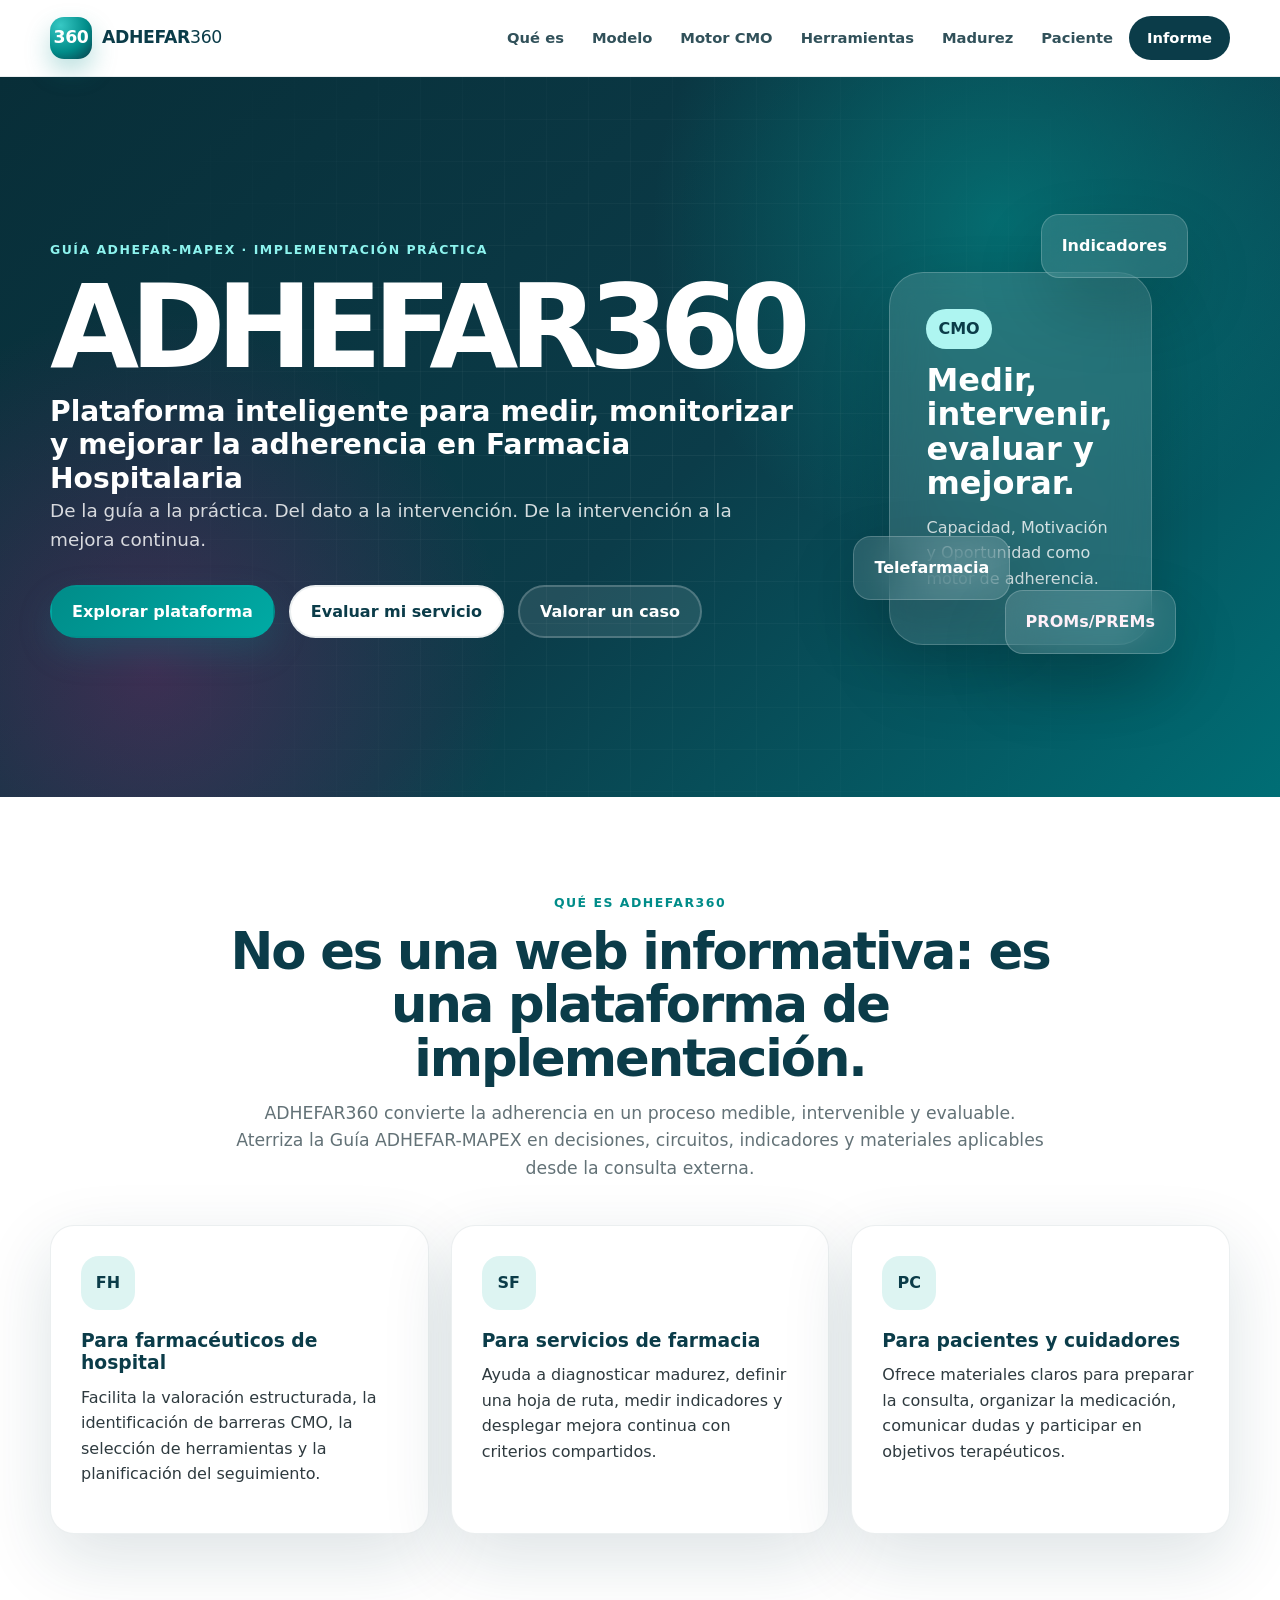
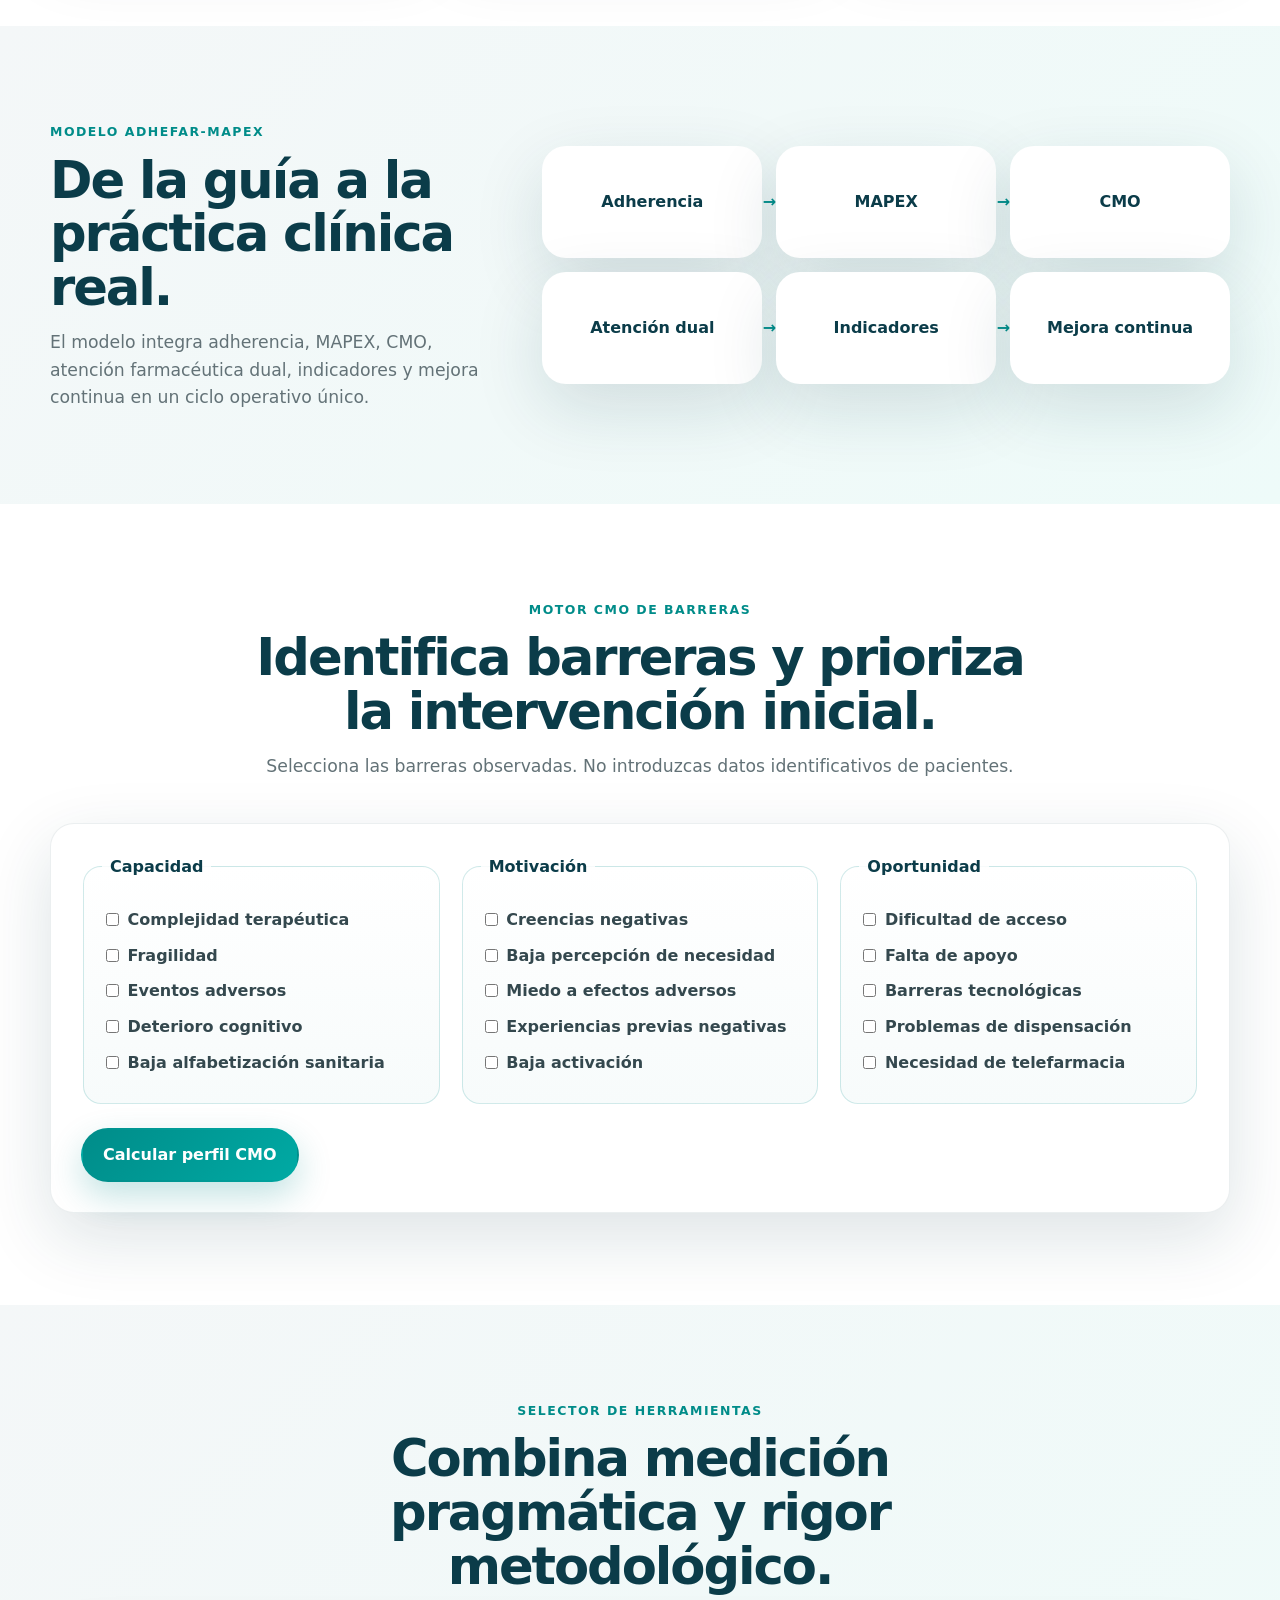
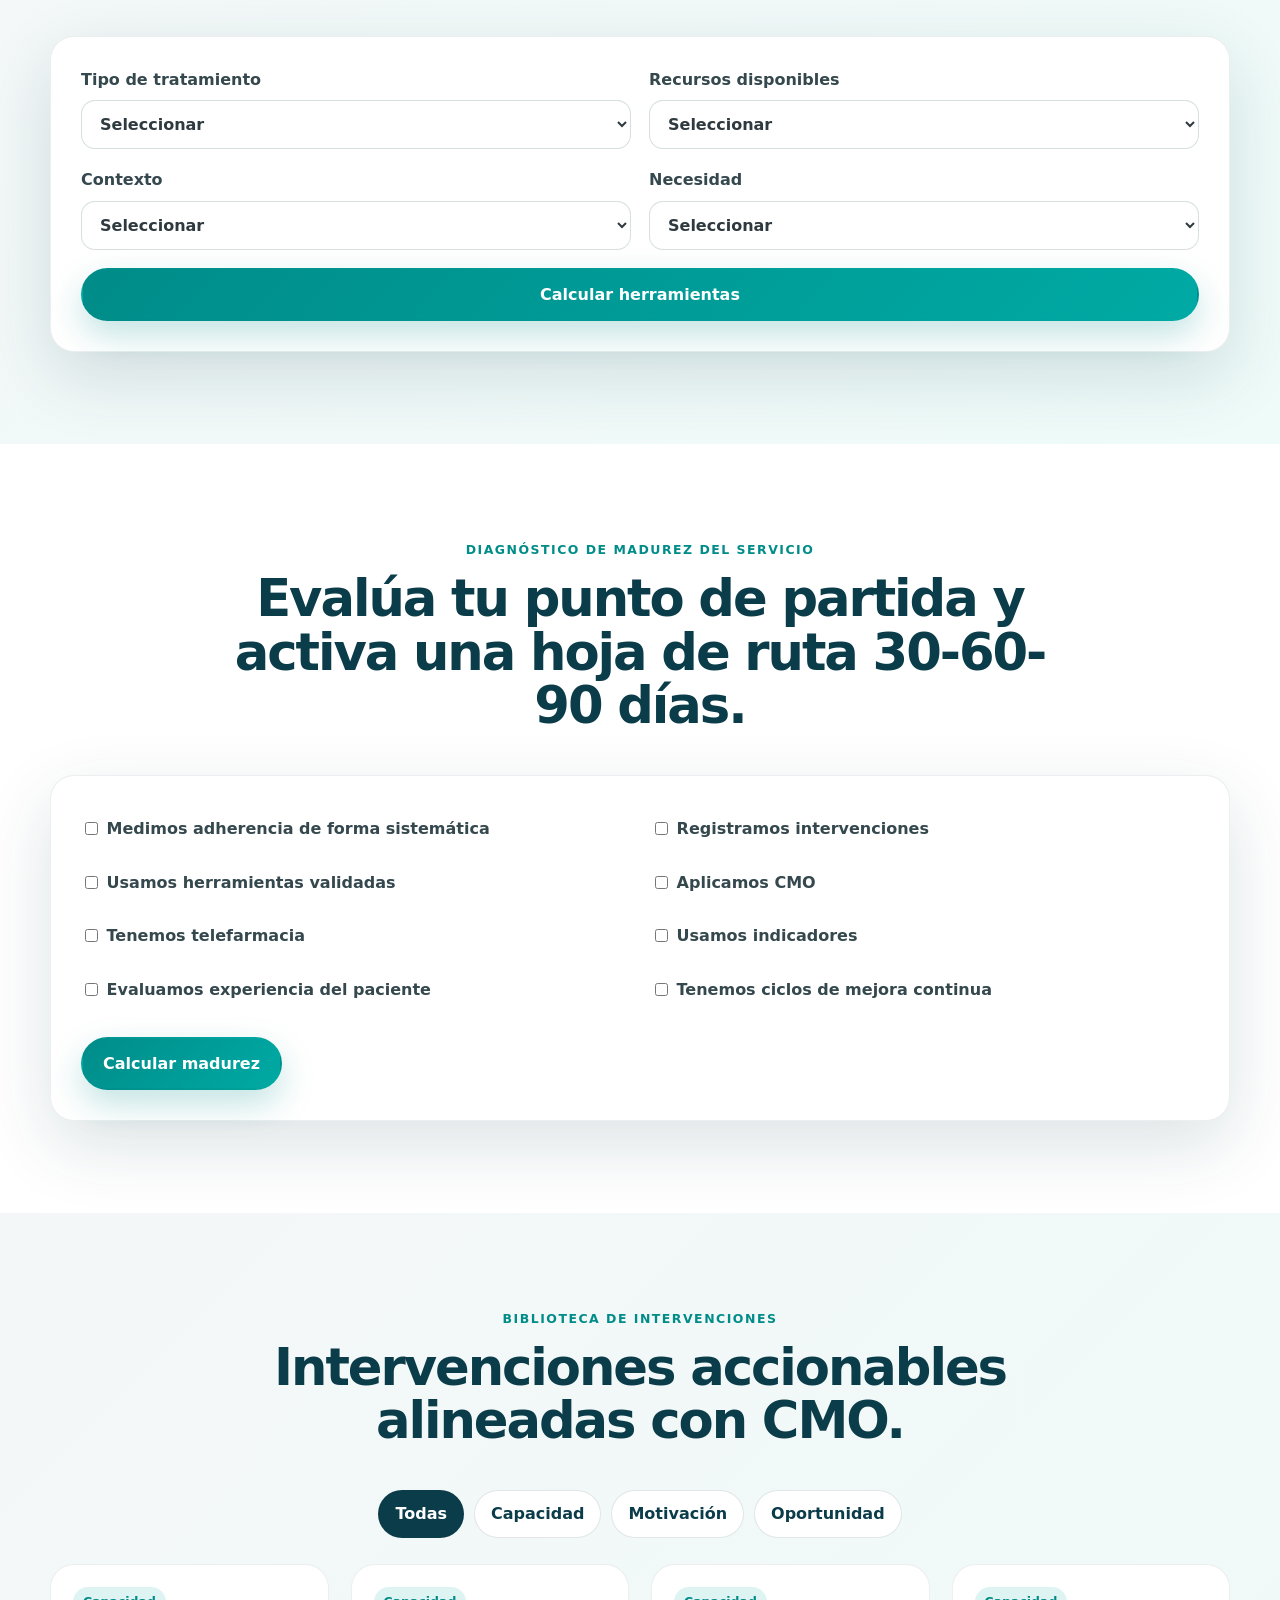
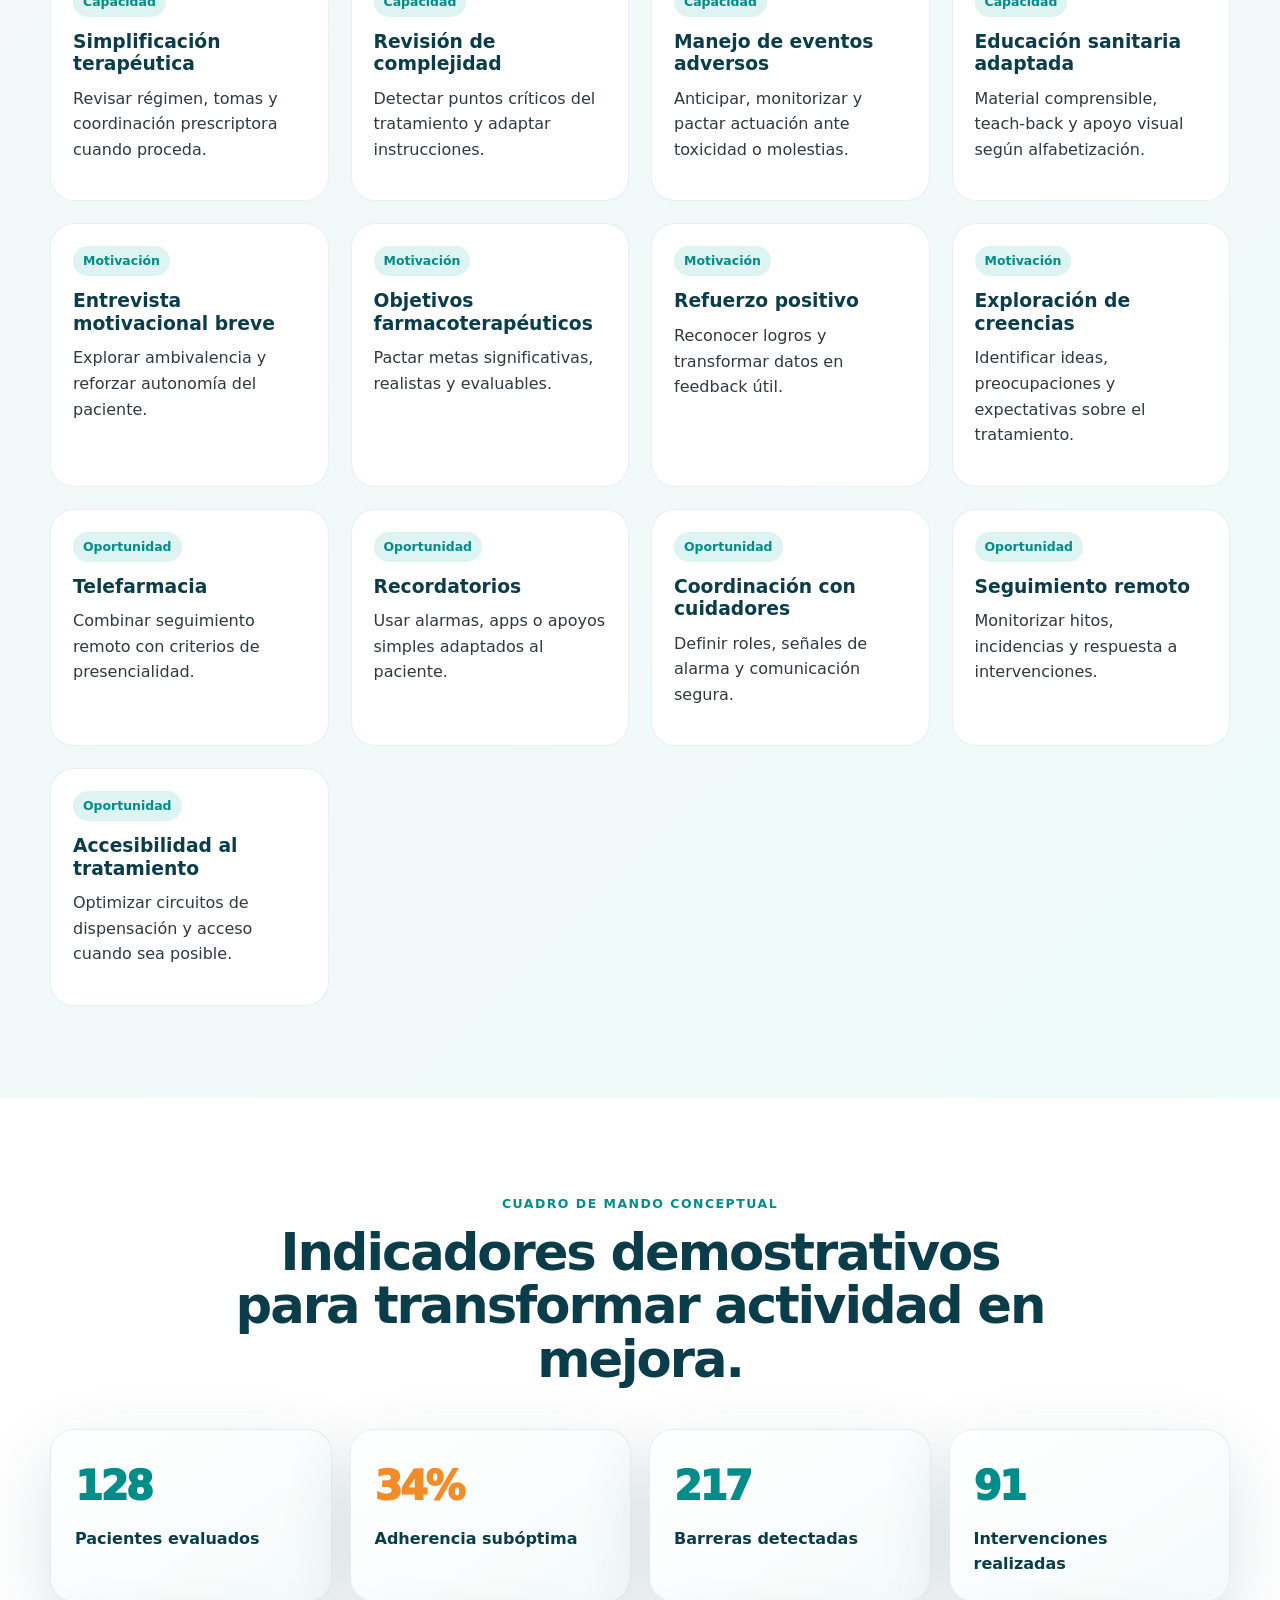
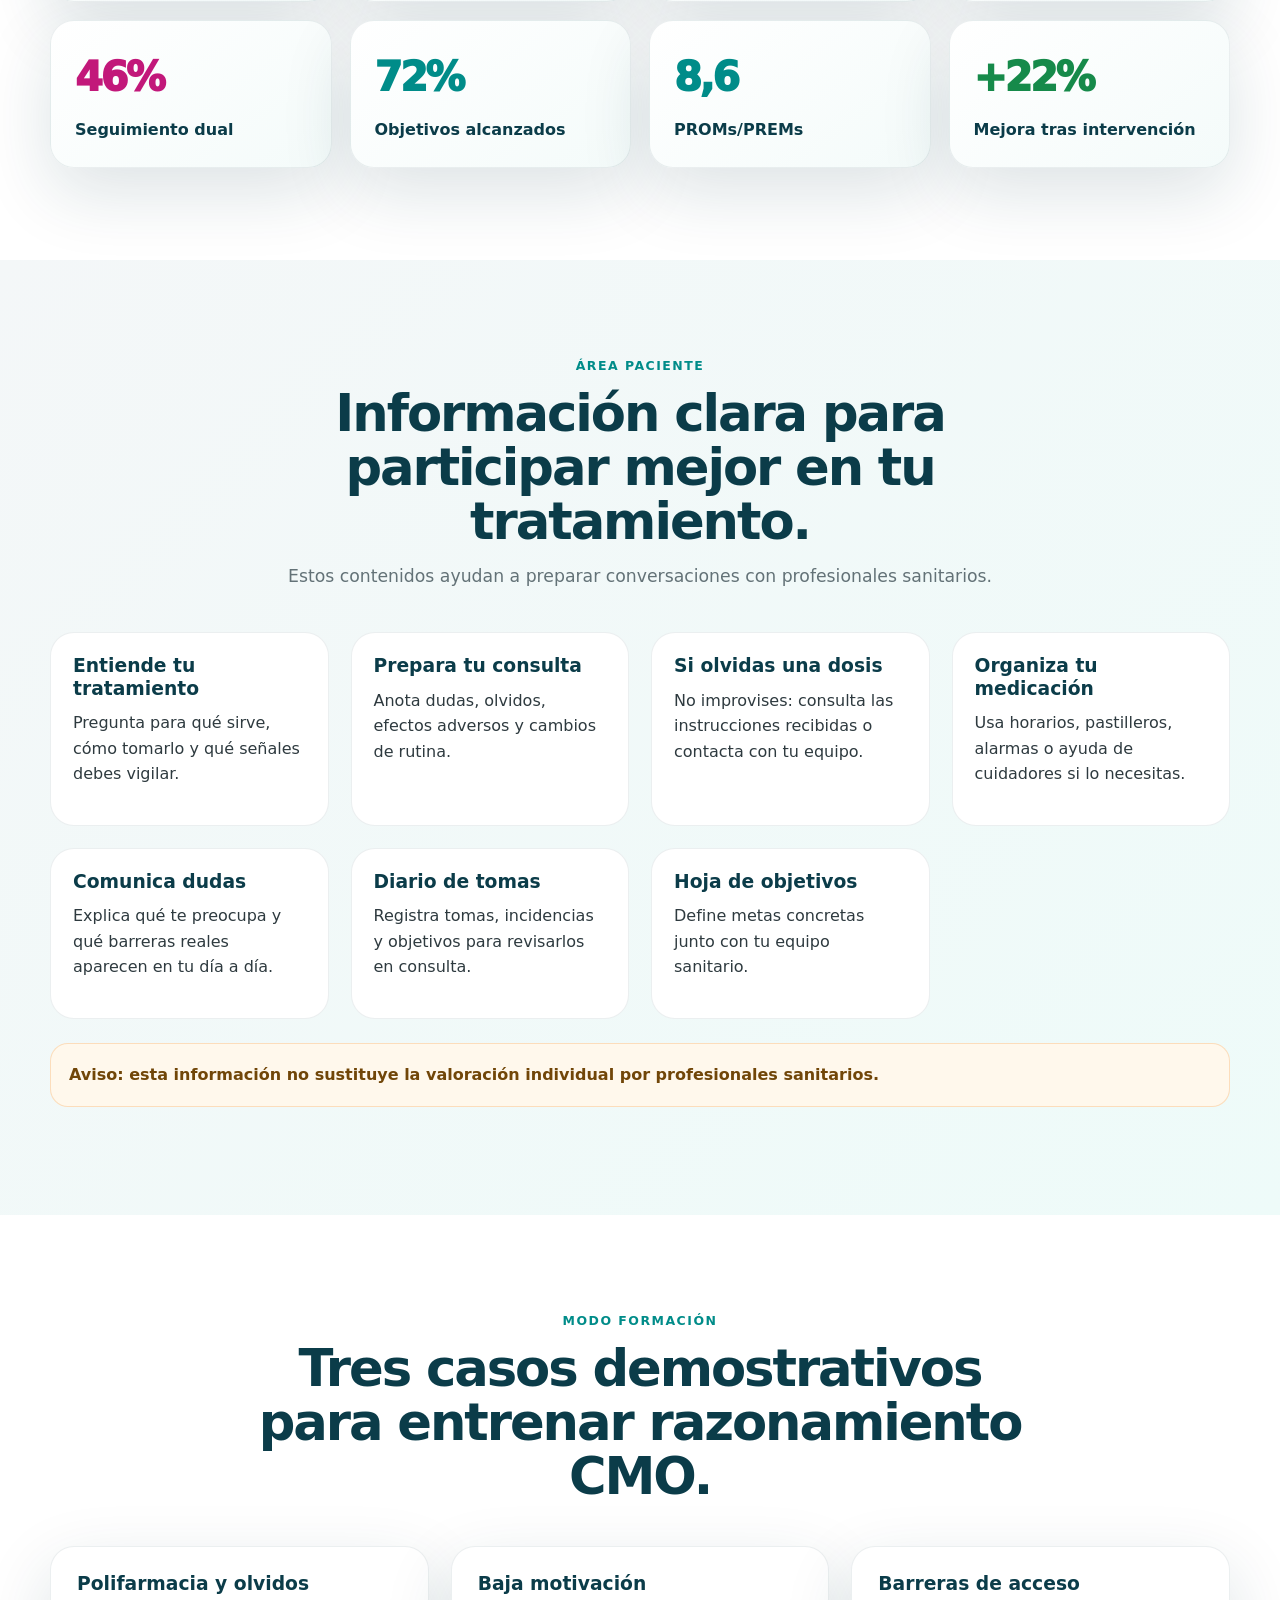
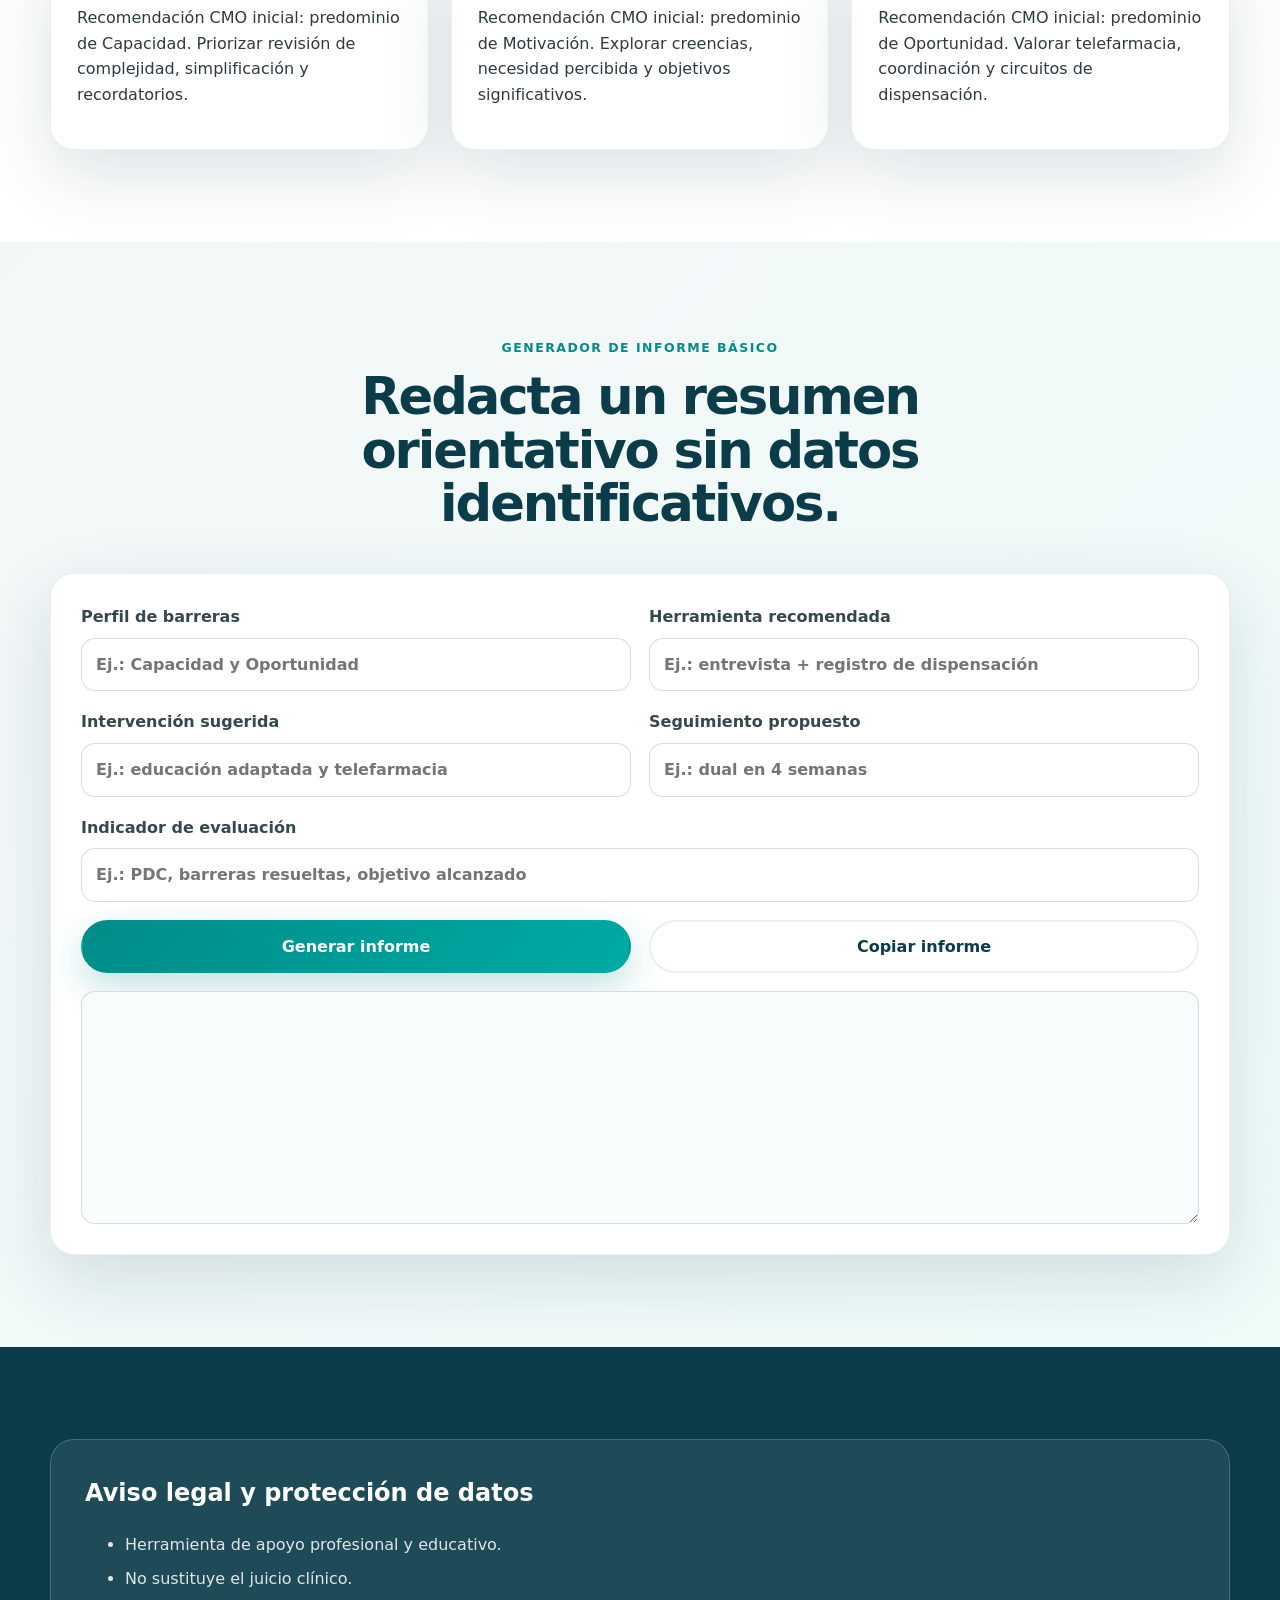
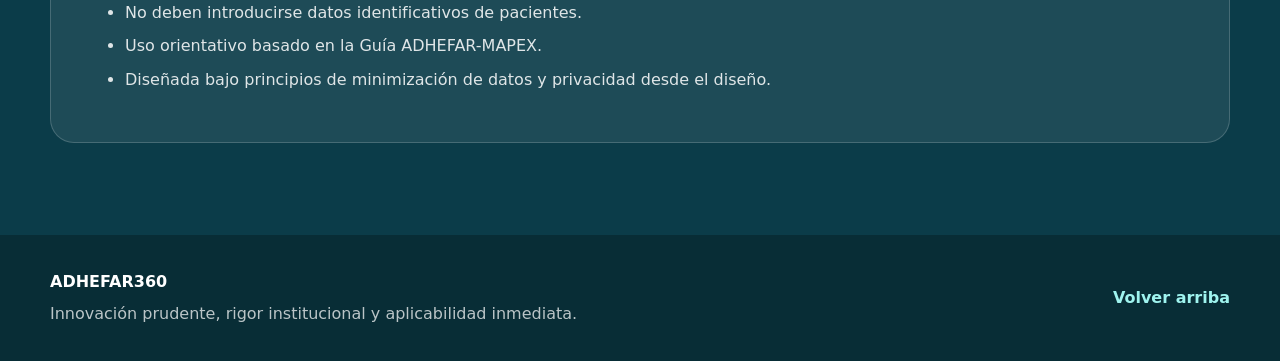
==== index.html @ 3535f15d "Add static ADHEFAR360 GitHub Pages site" ====
<!DOCTYPE html>
<html lang="es">
<head>
  <meta charset="UTF-8">
  <meta name="viewport" content="width=device-width, initial-scale=1.0">
  <meta name="description" content="ADHEFAR360: plataforma inteligente para medir, monitorizar y mejorar la adherencia en consultas externas de Farmacia Hospitalaria.">
  <title>ADHEFAR360 | Adherencia en Farmacia Hospitalaria</title>
  <link rel="stylesheet" href="./styles.css">
</head>
<body>
  <header class="site-header" id="top">
    <nav class="navbar" aria-label="Navegación principal">
      <a class="brand" href="#inicio" aria-label="ADHEFAR360 inicio">
        <span class="brand-mark">360</span>
        <span><strong>ADHEFAR</strong>360</span>
      </a>
      <button class="nav-toggle" type="button" aria-expanded="false" aria-controls="main-menu">
        <span></span><span></span><span></span>
        <span class="sr-only">Abrir menú</span>
      </button>
      <ul class="nav-menu" id="main-menu">
        <li><a href="#que-es">Qué es</a></li>
        <li><a href="#modelo">Modelo</a></li>
        <li><a href="#motor-cmo">Motor CMO</a></li>
        <li><a href="#herramientas">Herramientas</a></li>
        <li><a href="#madurez">Madurez</a></li>
        <li><a href="#paciente">Paciente</a></li>
        <li><a class="nav-cta" href="#informe">Informe</a></li>
      </ul>
    </nav>
  </header>

  <main>
    <section class="hero section" id="inicio">
      <div class="hero-bg"></div>
      <div class="container hero-grid">
        <div class="hero-copy reveal">
          <span class="eyebrow">Guía ADHEFAR-MAPEX · Implementación práctica</span>
          <h1>ADHEFAR360</h1>
          <p class="hero-subtitle">Plataforma inteligente para medir, monitorizar y mejorar la adherencia en Farmacia Hospitalaria</p>
          <p class="hero-text">De la guía a la práctica. Del dato a la intervención. De la intervención a la mejora continua.</p>
          <div class="hero-actions">
            <a class="btn btn-primary" href="#que-es">Explorar plataforma</a>
            <a class="btn btn-secondary" href="#madurez">Evaluar mi servicio</a>
            <a class="btn btn-ghost" href="#motor-cmo">Valorar un caso</a>
          </div>
        </div>
        <div class="hero-panel reveal" aria-label="Resumen visual ADHEFAR360">
          <div class="orbital-card main-card">
            <span class="badge">CMO</span>
            <h2>Medir, intervenir, evaluar y mejorar.</h2>
            <p>Capacidad, Motivación y Oportunidad como motor de adherencia.</p>
          </div>
          <div class="mini-card card-a">Indicadores</div>
          <div class="mini-card card-b">Telefarmacia</div>
          <div class="mini-card card-c">PROMs/PREMs</div>
        </div>
      </div>
    </section>

    <section class="section" id="que-es">
      <div class="container">
        <div class="section-heading reveal">
          <span class="eyebrow">Qué es ADHEFAR360</span>
          <h2>No es una web informativa: es una plataforma de implementación.</h2>
          <p>ADHEFAR360 convierte la adherencia en un proceso medible, intervenible y evaluable. Aterriza la Guía ADHEFAR-MAPEX en decisiones, circuitos, indicadores y materiales aplicables desde la consulta externa.</p>
        </div>
        <div class="card-grid three">
          <article class="feature-card reveal">
            <span class="icon">FH</span>
            <h3>Para farmacéuticos de hospital</h3>
            <p>Facilita la valoración estructurada, la identificación de barreras CMO, la selección de herramientas y la planificación del seguimiento.</p>
          </article>
          <article class="feature-card reveal">
            <span class="icon">SF</span>
            <h3>Para servicios de farmacia</h3>
            <p>Ayuda a diagnosticar madurez, definir una hoja de ruta, medir indicadores y desplegar mejora continua con criterios compartidos.</p>
          </article>
          <article class="feature-card reveal">
            <span class="icon">PC</span>
            <h3>Para pacientes y cuidadores</h3>
            <p>Ofrece materiales claros para preparar la consulta, organizar la medicación, comunicar dudas y participar en objetivos terapéuticos.</p>
          </article>
        </div>
      </div>
    </section>

    <section class="section alt" id="modelo">
      <div class="container">
        <div class="split">
          <div class="section-heading compact reveal">
            <span class="eyebrow">Modelo ADHEFAR-MAPEX</span>
            <h2>De la guía a la práctica clínica real.</h2>
            <p>El modelo integra adherencia, MAPEX, CMO, atención farmacéutica dual, indicadores y mejora continua en un ciclo operativo único.</p>
          </div>
          <div class="model-cycle reveal" aria-label="Ciclo ADHEFAR-MAPEX">
            <div>Adherencia</div><div>MAPEX</div><div>CMO</div><div>Atención dual</div><div>Indicadores</div><div>Mejora continua</div>
          </div>
        </div>
      </div>
    </section>

    <section class="section" id="motor-cmo">
      <div class="container">
        <div class="section-heading reveal">
          <span class="eyebrow">Motor CMO de barreras</span>
          <h2>Identifica barreras y prioriza la intervención inicial.</h2>
          <p>Selecciona las barreras observadas. No introduzcas datos identificativos de pacientes.</p>
        </div>
        <form class="interactive-card reveal" id="cmo-form">
          <div class="barrier-grid">
            <fieldset>
              <legend>Capacidad</legend>
              <label><input type="checkbox" name="capacidad" value="Complejidad terapéutica"> Complejidad terapéutica</label>
              <label><input type="checkbox" name="capacidad" value="Fragilidad"> Fragilidad</label>
              <label><input type="checkbox" name="capacidad" value="Eventos adversos"> Eventos adversos</label>
              <label><input type="checkbox" name="capacidad" value="Deterioro cognitivo"> Deterioro cognitivo</label>
              <label><input type="checkbox" name="capacidad" value="Baja alfabetización sanitaria"> Baja alfabetización sanitaria</label>
            </fieldset>
            <fieldset>
              <legend>Motivación</legend>
              <label><input type="checkbox" name="motivacion" value="Creencias negativas"> Creencias negativas</label>
              <label><input type="checkbox" name="motivacion" value="Baja percepción de necesidad"> Baja percepción de necesidad</label>
              <label><input type="checkbox" name="motivacion" value="Miedo a efectos adversos"> Miedo a efectos adversos</label>
              <label><input type="checkbox" name="motivacion" value="Experiencias previas negativas"> Experiencias previas negativas</label>
              <label><input type="checkbox" name="motivacion" value="Baja activación"> Baja activación</label>
            </fieldset>
            <fieldset>
              <legend>Oportunidad</legend>
              <label><input type="checkbox" name="oportunidad" value="Dificultad de acceso"> Dificultad de acceso</label>
              <label><input type="checkbox" name="oportunidad" value="Falta de apoyo"> Falta de apoyo</label>
              <label><input type="checkbox" name="oportunidad" value="Barreras tecnológicas"> Barreras tecnológicas</label>
              <label><input type="checkbox" name="oportunidad" value="Problemas de dispensación"> Problemas de dispensación</label>
              <label><input type="checkbox" name="oportunidad" value="Necesidad de telefarmacia"> Necesidad de telefarmacia</label>
            </fieldset>
          </div>
          <button class="btn btn-primary" type="submit">Calcular perfil CMO</button>
          <div class="result-box" id="cmo-result" aria-live="polite"></div>
        </form>
      </div>
    </section>

    <section class="section alt" id="herramientas">
      <div class="container">
        <div class="section-heading reveal">
          <span class="eyebrow">Selector de herramientas</span>
          <h2>Combina medición pragmática y rigor metodológico.</h2>
        </div>
        <form class="interactive-card form-grid reveal" id="tools-form">
          <label>Tipo de tratamiento
            <select name="tratamiento" required>
              <option value="">Seleccionar</option><option value="oral">Oral</option><option value="inyectable">Inyectable</option><option value="mixto">Mixto</option>
            </select>
          </label>
          <label>Recursos disponibles
            <select name="recursos" required>
              <option value="">Seleccionar</option><option value="basicos">Básicos</option><option value="intermedios">Intermedios</option><option value="avanzados">Avanzados</option>
            </select>
          </label>
          <label>Contexto
            <select name="contexto" required>
              <option value="">Seleccionar</option><option value="presencial">Presencial</option><option value="telematico">Telemático</option><option value="dual">Dual</option>
            </select>
          </label>
          <label>Necesidad
            <select name="necesidad" required>
              <option value="">Seleccionar</option><option value="cribado">Cribado</option><option value="seguimiento">Seguimiento</option><option value="evaluacion">Evaluación de intervención</option>
            </select>
          </label>
          <button class="btn btn-primary span-all" type="submit">Calcular herramientas</button>
          <div class="result-box span-all" id="tools-result" aria-live="polite"></div>
        </form>
      </div>
    </section>

    <section class="section" id="madurez">
      <div class="container">
        <div class="section-heading reveal">
          <span class="eyebrow">Diagnóstico de madurez del servicio</span>
          <h2>Evalúa tu punto de partida y activa una hoja de ruta 30-60-90 días.</h2>
        </div>
        <form class="interactive-card reveal" id="maturity-form">
          <div class="check-grid">
            <label><input type="checkbox" value="1"> Medimos adherencia de forma sistemática</label>
            <label><input type="checkbox" value="1"> Registramos intervenciones</label>
            <label><input type="checkbox" value="1"> Usamos herramientas validadas</label>
            <label><input type="checkbox" value="1"> Aplicamos CMO</label>
            <label><input type="checkbox" value="1"> Tenemos telefarmacia</label>
            <label><input type="checkbox" value="1"> Usamos indicadores</label>
            <label><input type="checkbox" value="1"> Evaluamos experiencia del paciente</label>
            <label><input type="checkbox" value="1"> Tenemos ciclos de mejora continua</label>
          </div>
          <button class="btn btn-primary" type="submit">Calcular madurez</button>
          <div class="result-box" id="maturity-result" aria-live="polite"></div>
        </form>
      </div>
    </section>

    <section class="section alt" id="intervenciones">
      <div class="container">
        <div class="section-heading reveal">
          <span class="eyebrow">Biblioteca de intervenciones</span>
          <h2>Intervenciones accionables alineadas con CMO.</h2>
        </div>
        <div class="filter-bar reveal" role="group" aria-label="Filtros de intervención">
          <button class="filter-btn active" type="button" data-filter="all">Todas</button>
          <button class="filter-btn" type="button" data-filter="capacidad">Capacidad</button>
          <button class="filter-btn" type="button" data-filter="motivacion">Motivación</button>
          <button class="filter-btn" type="button" data-filter="oportunidad">Oportunidad</button>
        </div>
        <div class="card-grid interventions" id="intervention-grid">
          <article class="intervention-card" data-category="capacidad"><span>Capacidad</span><h3>Simplificación terapéutica</h3><p>Revisar régimen, tomas y coordinación prescriptora cuando proceda.</p></article>
          <article class="intervention-card" data-category="capacidad"><span>Capacidad</span><h3>Revisión de complejidad</h3><p>Detectar puntos críticos del tratamiento y adaptar instrucciones.</p></article>
          <article class="intervention-card" data-category="capacidad"><span>Capacidad</span><h3>Manejo de eventos adversos</h3><p>Anticipar, monitorizar y pactar actuación ante toxicidad o molestias.</p></article>
          <article class="intervention-card" data-category="capacidad"><span>Capacidad</span><h3>Educación sanitaria adaptada</h3><p>Material comprensible, teach-back y apoyo visual según alfabetización.</p></article>
          <article class="intervention-card" data-category="motivacion"><span>Motivación</span><h3>Entrevista motivacional breve</h3><p>Explorar ambivalencia y reforzar autonomía del paciente.</p></article>
          <article class="intervention-card" data-category="motivacion"><span>Motivación</span><h3>Objetivos farmacoterapéuticos</h3><p>Pactar metas significativas, realistas y evaluables.</p></article>
          <article class="intervention-card" data-category="motivacion"><span>Motivación</span><h3>Refuerzo positivo</h3><p>Reconocer logros y transformar datos en feedback útil.</p></article>
          <article class="intervention-card" data-category="motivacion"><span>Motivación</span><h3>Exploración de creencias</h3><p>Identificar ideas, preocupaciones y expectativas sobre el tratamiento.</p></article>
          <article class="intervention-card" data-category="oportunidad"><span>Oportunidad</span><h3>Telefarmacia</h3><p>Combinar seguimiento remoto con criterios de presencialidad.</p></article>
          <article class="intervention-card" data-category="oportunidad"><span>Oportunidad</span><h3>Recordatorios</h3><p>Usar alarmas, apps o apoyos simples adaptados al paciente.</p></article>
          <article class="intervention-card" data-category="oportunidad"><span>Oportunidad</span><h3>Coordinación con cuidadores</h3><p>Definir roles, señales de alarma y comunicación segura.</p></article>
          <article class="intervention-card" data-category="oportunidad"><span>Oportunidad</span><h3>Seguimiento remoto</h3><p>Monitorizar hitos, incidencias y respuesta a intervenciones.</p></article>
          <article class="intervention-card" data-category="oportunidad"><span>Oportunidad</span><h3>Accesibilidad al tratamiento</h3><p>Optimizar circuitos de dispensación y acceso cuando sea posible.</p></article>
        </div>
      </div>
    </section>

    <section class="section" id="dashboard">
      <div class="container">
        <div class="section-heading reveal">
          <span class="eyebrow">Cuadro de mando conceptual</span>
          <h2>Indicadores demostrativos para transformar actividad en mejora.</h2>
        </div>
        <div class="dashboard-grid reveal">
          <div class="metric-card"><span>128</span><p>Pacientes evaluados</p></div>
          <div class="metric-card warning"><span>34%</span><p>Adherencia subóptima</p></div>
          <div class="metric-card"><span>217</span><p>Barreras detectadas</p></div>
          <div class="metric-card"><span>91</span><p>Intervenciones realizadas</p></div>
          <div class="metric-card accent"><span>46%</span><p>Seguimiento dual</p></div>
          <div class="metric-card"><span>72%</span><p>Objetivos alcanzados</p></div>
          <div class="metric-card"><span>8,6</span><p>PROMs/PREMs</p></div>
          <div class="metric-card success"><span>+22%</span><p>Mejora tras intervención</p></div>
        </div>
      </div>
    </section>

    <section class="section alt" id="paciente">
      <div class="container">
        <div class="section-heading reveal">
          <span class="eyebrow">Área paciente</span>
          <h2>Información clara para participar mejor en tu tratamiento.</h2>
          <p>Estos contenidos ayudan a preparar conversaciones con profesionales sanitarios.</p>
        </div>
        <div class="card-grid patient-grid reveal">
          <article><h3>Entiende tu tratamiento</h3><p>Pregunta para qué sirve, cómo tomarlo y qué señales debes vigilar.</p></article>
          <article><h3>Prepara tu consulta</h3><p>Anota dudas, olvidos, efectos adversos y cambios de rutina.</p></article>
          <article><h3>Si olvidas una dosis</h3><p>No improvises: consulta las instrucciones recibidas o contacta con tu equipo.</p></article>
          <article><h3>Organiza tu medicación</h3><p>Usa horarios, pastilleros, alarmas o ayuda de cuidadores si lo necesitas.</p></article>
          <article><h3>Comunica dudas</h3><p>Explica qué te preocupa y qué barreras reales aparecen en tu día a día.</p></article>
          <article><h3>Diario de tomas</h3><p>Registra tomas, incidencias y objetivos para revisarlos en consulta.</p></article>
          <article><h3>Hoja de objetivos</h3><p>Define metas concretas junto con tu equipo sanitario.</p></article>
        </div>
        <p class="notice reveal">Aviso: esta información no sustituye la valoración individual por profesionales sanitarios.</p>
      </div>
    </section>

    <section class="section" id="formacion">
      <div class="container">
        <div class="section-heading reveal">
          <span class="eyebrow">Modo formación</span>
          <h2>Tres casos demostrativos para entrenar razonamiento CMO.</h2>
        </div>
        <div class="card-grid three reveal">
          <article class="case-card"><h3>Polifarmacia y olvidos</h3><p>Recomendación CMO inicial: predominio de Capacidad. Priorizar revisión de complejidad, simplificación y recordatorios.</p></article>
          <article class="case-card"><h3>Baja motivación</h3><p>Recomendación CMO inicial: predominio de Motivación. Explorar creencias, necesidad percibida y objetivos significativos.</p></article>
          <article class="case-card"><h3>Barreras de acceso</h3><p>Recomendación CMO inicial: predominio de Oportunidad. Valorar telefarmacia, coordinación y circuitos de dispensación.</p></article>
        </div>
      </div>
    </section>

    <section class="section alt" id="informe">
      <div class="container">
        <div class="section-heading reveal">
          <span class="eyebrow">Generador de informe básico</span>
          <h2>Redacta un resumen orientativo sin datos identificativos.</h2>
        </div>
        <form class="interactive-card form-grid reveal" id="report-form">
          <label>Perfil de barreras<input name="perfil" type="text" placeholder="Ej.: Capacidad y Oportunidad" required></label>
          <label>Herramienta recomendada<input name="herramienta" type="text" placeholder="Ej.: entrevista + registro de dispensación" required></label>
          <label>Intervención sugerida<input name="intervencion" type="text" placeholder="Ej.: educación adaptada y telefarmacia" required></label>
          <label>Seguimiento propuesto<input name="seguimiento" type="text" placeholder="Ej.: dual en 4 semanas" required></label>
          <label class="span-all">Indicador de evaluación<input name="indicador" type="text" placeholder="Ej.: PDC, barreras resueltas, objetivo alcanzado" required></label>
          <button class="btn btn-primary" type="submit">Generar informe</button>
          <button class="btn btn-secondary" type="button" id="copy-report">Copiar informe</button>
          <textarea class="span-all report-output" id="report-output" rows="8" readonly aria-label="Informe generado"></textarea>
          <div class="result-box span-all" id="report-message" aria-live="polite"></div>
        </form>
      </div>
    </section>

    <section class="section legal" id="legal">
      <div class="container">
        <div class="legal-card reveal">
          <h2>Aviso legal y protección de datos</h2>
          <ul>
            <li>Herramienta de apoyo profesional y educativo.</li>
            <li>No sustituye el juicio clínico.</li>
            <li>No deben introducirse datos identificativos de pacientes.</li>
            <li>Uso orientativo basado en la Guía ADHEFAR-MAPEX.</li>
            <li>Diseñada bajo principios de minimización de datos y privacidad desde el diseño.</li>
          </ul>
        </div>
      </div>
    </section>
  </main>

  <footer class="site-footer">
    <div class="container footer-grid">
      <div><strong>ADHEFAR360</strong><p>Innovación prudente, rigor institucional y aplicabilidad inmediata.</p></div>
      <a href="#top">Volver arriba</a>
    </div>
  </footer>

  <script src="./script.js"></script>
</body>
</html>
---- styles.css ----
:root {
  --turquoise: #008c89;
  --petrol: #0b3c49;
  --light-turquoise: #ddf4f2;
  --light-gray: #f4f7f8;
  --text: #2e3a3f;
  --muted: #637277;
  --magenta: #c2187a;
  --orange: #f28c28;
  --white: #ffffff;
  --shadow: 0 24px 70px rgba(11, 60, 73, 0.14);
  --radius: 24px;
  --max-width: 1180px;
}

* { box-sizing: border-box; }
html { scroll-behavior: smooth; }
body {
  margin: 0;
  color: var(--text);
  font-family: system-ui, -apple-system, BlinkMacSystemFont, "Segoe UI", sans-serif;
  line-height: 1.6;
  background: var(--white);
}
body.menu-open { overflow: hidden; }
a { color: inherit; text-decoration: none; }
button, input, select, textarea { font: inherit; }
.container { width: min(100% - 32px, var(--max-width)); margin: 0 auto; }
.section { padding: 92px 0; position: relative; overflow: hidden; }
.section.alt { background: linear-gradient(135deg, var(--light-gray), #eefbf9); }
.sr-only { position: absolute; width: 1px; height: 1px; padding: 0; margin: -1px; overflow: hidden; clip: rect(0, 0, 0, 0); border: 0; }

.site-header {
  position: sticky;
  top: 0;
  z-index: 50;
  background: rgba(255, 255, 255, 0.9);
  backdrop-filter: blur(18px);
  border-bottom: 1px solid rgba(11, 60, 73, 0.08);
}
.navbar {
  width: min(100% - 32px, var(--max-width));
  min-height: 76px;
  margin: 0 auto;
  display: flex;
  align-items: center;
  justify-content: space-between;
  gap: 20px;
}
.brand { display: inline-flex; align-items: center; gap: 10px; color: var(--petrol); font-size: 1.08rem; letter-spacing: -0.02em; }
.brand-mark {
  display: grid;
  place-items: center;
  width: 42px;
  height: 42px;
  color: var(--white);
  background: radial-gradient(circle at 25% 20%, #37c8c4, var(--turquoise) 58%, var(--petrol));
  border-radius: 14px;
  font-weight: 800;
  box-shadow: 0 12px 26px rgba(0, 140, 137, 0.28);
}
.nav-menu { display: flex; align-items: center; gap: 4px; margin: 0; padding: 0; list-style: none; }
.nav-menu a { display: block; padding: 10px 12px; border-radius: 999px; color: #31515a; font-weight: 650; font-size: 0.92rem; transition: 0.2s ease; }
.nav-menu a:hover, .nav-menu a:focus { background: var(--light-turquoise); color: var(--petrol); }
.nav-menu .nav-cta { background: var(--petrol); color: var(--white); padding-inline: 18px; }
.nav-toggle { display: none; width: 44px; height: 44px; border: 0; background: var(--light-turquoise); border-radius: 12px; cursor: pointer; }
.nav-toggle span:not(.sr-only) { display: block; width: 21px; height: 2px; margin: 5px auto; background: var(--petrol); transition: 0.2s ease; }

.hero { min-height: 720px; display: flex; align-items: center; color: var(--white); background: var(--petrol); }
.hero-bg {
  position: absolute; inset: 0;
  background:
    radial-gradient(circle at 78% 20%, rgba(0, 140, 137, 0.58), transparent 30%),
    radial-gradient(circle at 12% 82%, rgba(194, 24, 122, 0.28), transparent 28%),
    linear-gradient(135deg, #082e38, #0b3c49 54%, #006e75);
}
.hero-bg::after {
  content: "";
  position: absolute; inset: 0;
  background-image: linear-gradient(rgba(255,255,255,0.05) 1px, transparent 1px), linear-gradient(90deg, rgba(255,255,255,0.05) 1px, transparent 1px);
  background-size: 42px 42px;
  mask-image: radial-gradient(circle at center, black, transparent 80%);
}
.hero-grid { position: relative; display: grid; grid-template-columns: 1.1fr 0.9fr; gap: 48px; align-items: center; }
.eyebrow { display: inline-flex; align-items: center; gap: 8px; color: var(--turquoise); text-transform: uppercase; letter-spacing: 0.12em; font-weight: 800; font-size: 0.78rem; }
.hero .eyebrow { color: #8df3ee; }
h1 { margin: 16px 0; font-size: clamp(3.6rem, 9vw, 7.8rem); line-height: 0.88; letter-spacing: -0.08em; }
.hero-subtitle { max-width: 780px; margin: 0; font-size: clamp(1.35rem, 2.2vw, 2.1rem); line-height: 1.2; font-weight: 750; }
.hero-text { max-width: 690px; color: rgba(255,255,255,0.82); font-size: 1.15rem; }
.hero-actions { display: flex; flex-wrap: wrap; gap: 14px; margin-top: 30px; }
.btn {
  display: inline-flex; align-items: center; justify-content: center; gap: 8px;
  min-height: 48px; padding: 12px 20px; border: 2px solid transparent;
  border-radius: 999px; cursor: pointer; font-weight: 800; transition: transform 0.2s ease, box-shadow 0.2s ease, background 0.2s ease;
}
.btn:hover { transform: translateY(-2px); }
.btn-primary { color: var(--white); background: linear-gradient(135deg, var(--turquoise), #00aaa4); box-shadow: 0 14px 34px rgba(0, 140, 137, 0.24); }
.btn-secondary { color: var(--petrol); background: var(--white); border-color: rgba(11, 60, 73, 0.08); }
.btn-ghost { color: var(--white); background: rgba(255,255,255,0.1); border-color: rgba(255,255,255,0.2); }
.hero-panel { min-height: 470px; position: relative; }
.orbital-card, .mini-card { position: absolute; border: 1px solid rgba(255,255,255,0.2); background: rgba(255,255,255,0.13); backdrop-filter: blur(18px); box-shadow: 0 30px 70px rgba(0,0,0,0.16); }
.main-card { inset: 70px 40px auto 40px; padding: 36px; border-radius: 34px; }
.main-card h2 { margin: 14px 0; font-size: 2rem; line-height: 1.08; }
.main-card p { color: rgba(255,255,255,0.8); }
.badge { display: inline-flex; padding: 7px 12px; border-radius: 999px; color: var(--petrol); background: #aef5f1; font-weight: 900; }
.mini-card { padding: 18px 20px; border-radius: 18px; font-weight: 850; }
.card-a { top: 12px; right: 4px; }
.card-b { left: 4px; bottom: 72px; }
.card-c { right: 16px; bottom: 18px; color: #fff0f8; }

.section-heading { max-width: 820px; margin: 0 auto 42px; text-align: center; }
.section-heading.compact { margin: 0; text-align: left; }
.section-heading h2 { margin: 10px 0 14px; color: var(--petrol); font-size: clamp(2rem, 4vw, 3.5rem); line-height: 1.05; letter-spacing: -0.04em; }
.section-heading p { margin: 0; color: var(--muted); font-size: 1.08rem; }
.card-grid { display: grid; grid-template-columns: repeat(3, 1fr); gap: 22px; }
.card-grid.three { grid-template-columns: repeat(3, 1fr); }
.feature-card, .interactive-card, .case-card, .patient-grid article, .legal-card, .intervention-card {
  background: var(--white); border: 1px solid rgba(11, 60, 73, 0.08); border-radius: var(--radius); box-shadow: var(--shadow);
}
.feature-card { padding: 30px; }
.feature-card .icon { display: grid; place-items: center; width: 54px; height: 54px; margin-bottom: 20px; border-radius: 18px; background: var(--light-turquoise); color: var(--petrol); font-weight: 900; }
h3 { margin: 0 0 10px; color: var(--petrol); line-height: 1.2; }
p { margin-top: 0; }
.split { display: grid; grid-template-columns: 0.8fr 1.2fr; gap: 34px; align-items: center; }
.model-cycle { display: grid; grid-template-columns: repeat(3, 1fr); gap: 14px; }
.model-cycle div { min-height: 112px; display: grid; place-items: center; text-align: center; padding: 18px; color: var(--petrol); background: var(--white); border-radius: 24px; box-shadow: var(--shadow); font-weight: 900; position: relative; }
.model-cycle div::after { content: "→"; position: absolute; right: -14px; color: var(--turquoise); }
.model-cycle div:nth-child(3)::after, .model-cycle div:last-child::after { content: ""; }

.interactive-card { padding: 30px; }
.barrier-grid { display: grid; grid-template-columns: repeat(3, 1fr); gap: 18px; margin-bottom: 24px; }
fieldset { border: 1px solid rgba(0, 140, 137, 0.18); border-radius: 18px; padding: 18px; background: linear-gradient(180deg, #fff, #f7fbfb); }
legend { padding: 0 8px; color: var(--petrol); font-weight: 900; }
label { display: block; color: #34484e; font-weight: 650; }
fieldset label, .check-grid label { margin: 10px 0; font-weight: 600; }
input[type="checkbox"] { accent-color: var(--turquoise); transform: translateY(1px); }
.form-grid { display: grid; grid-template-columns: repeat(2, 1fr); gap: 18px; }
.form-grid label { display: grid; gap: 8px; }
input[type="text"], select, textarea { width: 100%; border: 1px solid rgba(11, 60, 73, 0.16); border-radius: 14px; padding: 13px 14px; background: #fff; color: var(--text); outline: none; transition: 0.2s ease; }
input:focus, select:focus, textarea:focus { border-color: var(--turquoise); box-shadow: 0 0 0 4px rgba(0, 140, 137, 0.12); }
.span-all { grid-column: 1 / -1; }
.result-box { display: none; margin-top: 22px; padding: 20px; border-radius: 18px; background: var(--light-turquoise); border-left: 6px solid var(--turquoise); color: var(--petrol); }
.result-box.show { display: block; animation: pop 0.25s ease; }
.result-box.warning { background: #fff5e9; border-left-color: var(--orange); }
.result-box.danger { background: #fff0f6; border-left-color: var(--magenta); }
.result-box ul { margin-bottom: 0; }
.check-grid { display: grid; grid-template-columns: repeat(2, 1fr); gap: 8px 22px; margin-bottom: 24px; }

.filter-bar { display: flex; flex-wrap: wrap; justify-content: center; gap: 10px; margin-bottom: 26px; }
.filter-btn { border: 1px solid rgba(11,60,73,0.12); background: #fff; color: var(--petrol); padding: 10px 16px; border-radius: 999px; cursor: pointer; font-weight: 850; }
.filter-btn.active { background: var(--petrol); color: #fff; }
.interventions { grid-template-columns: repeat(4, 1fr); }
.intervention-card { padding: 22px; box-shadow: none; transition: 0.2s ease; }
.intervention-card:hover { transform: translateY(-4px); box-shadow: var(--shadow); }
.intervention-card span { display: inline-flex; margin-bottom: 14px; padding: 5px 10px; border-radius: 999px; color: var(--turquoise); background: var(--light-turquoise); font-size: 0.78rem; font-weight: 900; }
.intervention-card.hidden { display: none; }
.dashboard-grid { display: grid; grid-template-columns: repeat(4, 1fr); gap: 18px; }
.metric-card { padding: 24px; min-height: 146px; border-radius: 24px; background: linear-gradient(145deg, #fff, #f4fbfa); border: 1px solid rgba(11,60,73,0.08); box-shadow: var(--shadow); }
.metric-card span { color: var(--turquoise); font-size: 2.5rem; font-weight: 950; letter-spacing: -0.06em; }
.metric-card p { margin: 8px 0 0; color: var(--petrol); font-weight: 800; }
.metric-card.warning span { color: var(--orange); }
.metric-card.accent span { color: var(--magenta); }
.metric-card.success span { color: #168a4a; }
.patient-grid { grid-template-columns: repeat(4, 1fr); }
.patient-grid article { padding: 22px; box-shadow: none; }
.notice { margin-top: 24px; padding: 18px; border-radius: 18px; background: #fff8ec; border: 1px solid rgba(242,140,40,0.25); color: #714608; font-weight: 800; }
.case-card { padding: 26px; }
.report-output { min-height: 190px; resize: vertical; background: #f9fcfc; }
.legal { background: var(--petrol); color: var(--white); }
.legal-card { padding: 34px; background: rgba(255,255,255,0.08); border-color: rgba(255,255,255,0.18); box-shadow: none; }
.legal-card h2 { margin-top: 0; color: var(--white); }
.legal-card li { margin: 8px 0; color: rgba(255,255,255,0.86); }
.site-footer { padding: 34px 0; color: var(--white); background: #082d36; }
.footer-grid { display: flex; justify-content: space-between; gap: 20px; align-items: center; }
.footer-grid p { margin: 6px 0 0; color: rgba(255,255,255,0.72); }
.footer-grid a { color: #9ff4ef; font-weight: 850; }
.reveal { opacity: 0; transform: translateY(18px); transition: opacity 0.7s ease, transform 0.7s ease; }
.reveal.visible { opacity: 1; transform: translateY(0); }

@keyframes pop { from { transform: scale(0.98); opacity: 0; } to { transform: scale(1); opacity: 1; } }

@media (max-width: 1024px) {
  .hero-grid, .split { grid-template-columns: 1fr; }
  .hero-panel { min-height: 360px; }
  .main-card { inset: 30px 20px auto; }
  .card-grid, .card-grid.three, .interventions, .dashboard-grid, .patient-grid { grid-template-columns: repeat(2, 1fr); }
  .barrier-grid { grid-template-columns: 1fr; }
}

@media (max-width: 820px) {
  .nav-toggle { display: block; }
  .nav-menu {
    position: fixed; top: 76px; left: 16px; right: 16px;
    display: grid; gap: 8px; padding: 18px; border-radius: 22px;
    background: rgba(255,255,255,0.98); box-shadow: var(--shadow);
    transform: translateY(-16px); opacity: 0; pointer-events: none; transition: 0.2s ease;
  }
  .nav-menu.open { opacity: 1; transform: translateY(0); pointer-events: auto; }
  .nav-menu a { border-radius: 14px; }
  .nav-toggle.active span:nth-child(1) { transform: translateY(7px) rotate(45deg); }
  .nav-toggle.active span:nth-child(2) { opacity: 0; }
  .nav-toggle.active span:nth-child(3) { transform: translateY(-7px) rotate(-45deg); }
  .section { padding: 68px 0; }
  .hero { min-height: auto; padding-top: 40px; }
  .form-grid, .check-grid { grid-template-columns: 1fr; }
  .model-cycle { grid-template-columns: 1fr 1fr; }
  .model-cycle div::after { content: ""; }
}

@media (max-width: 560px) {
  .container, .navbar { width: min(100% - 24px, var(--max-width)); }
  .hero-actions, .footer-grid { align-items: stretch; flex-direction: column; }
  .btn { width: 100%; }
  .card-grid, .card-grid.three, .interventions, .dashboard-grid, .patient-grid, .model-cycle { grid-template-columns: 1fr; }
  .hero-panel { display: none; }
  .interactive-card, .feature-card, .legal-card { padding: 22px; }
  h1 { font-size: 3.5rem; }
}
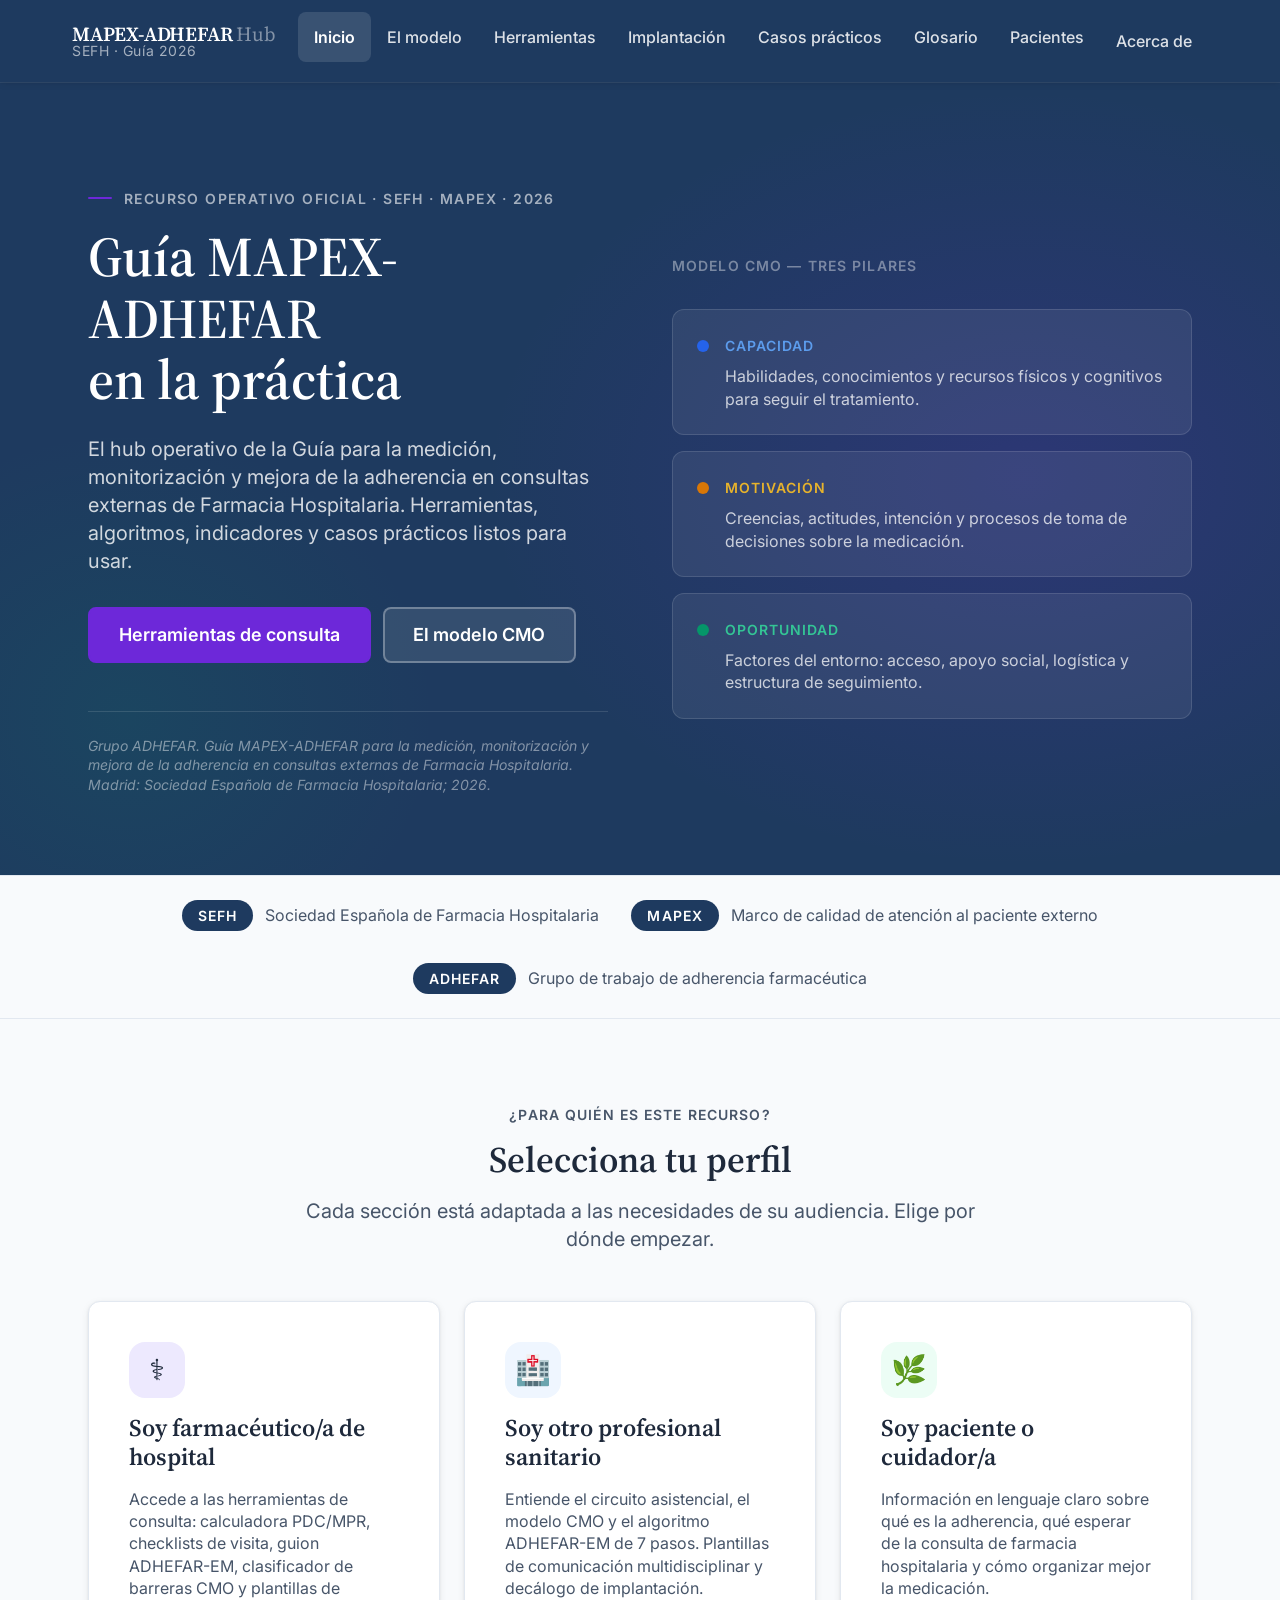
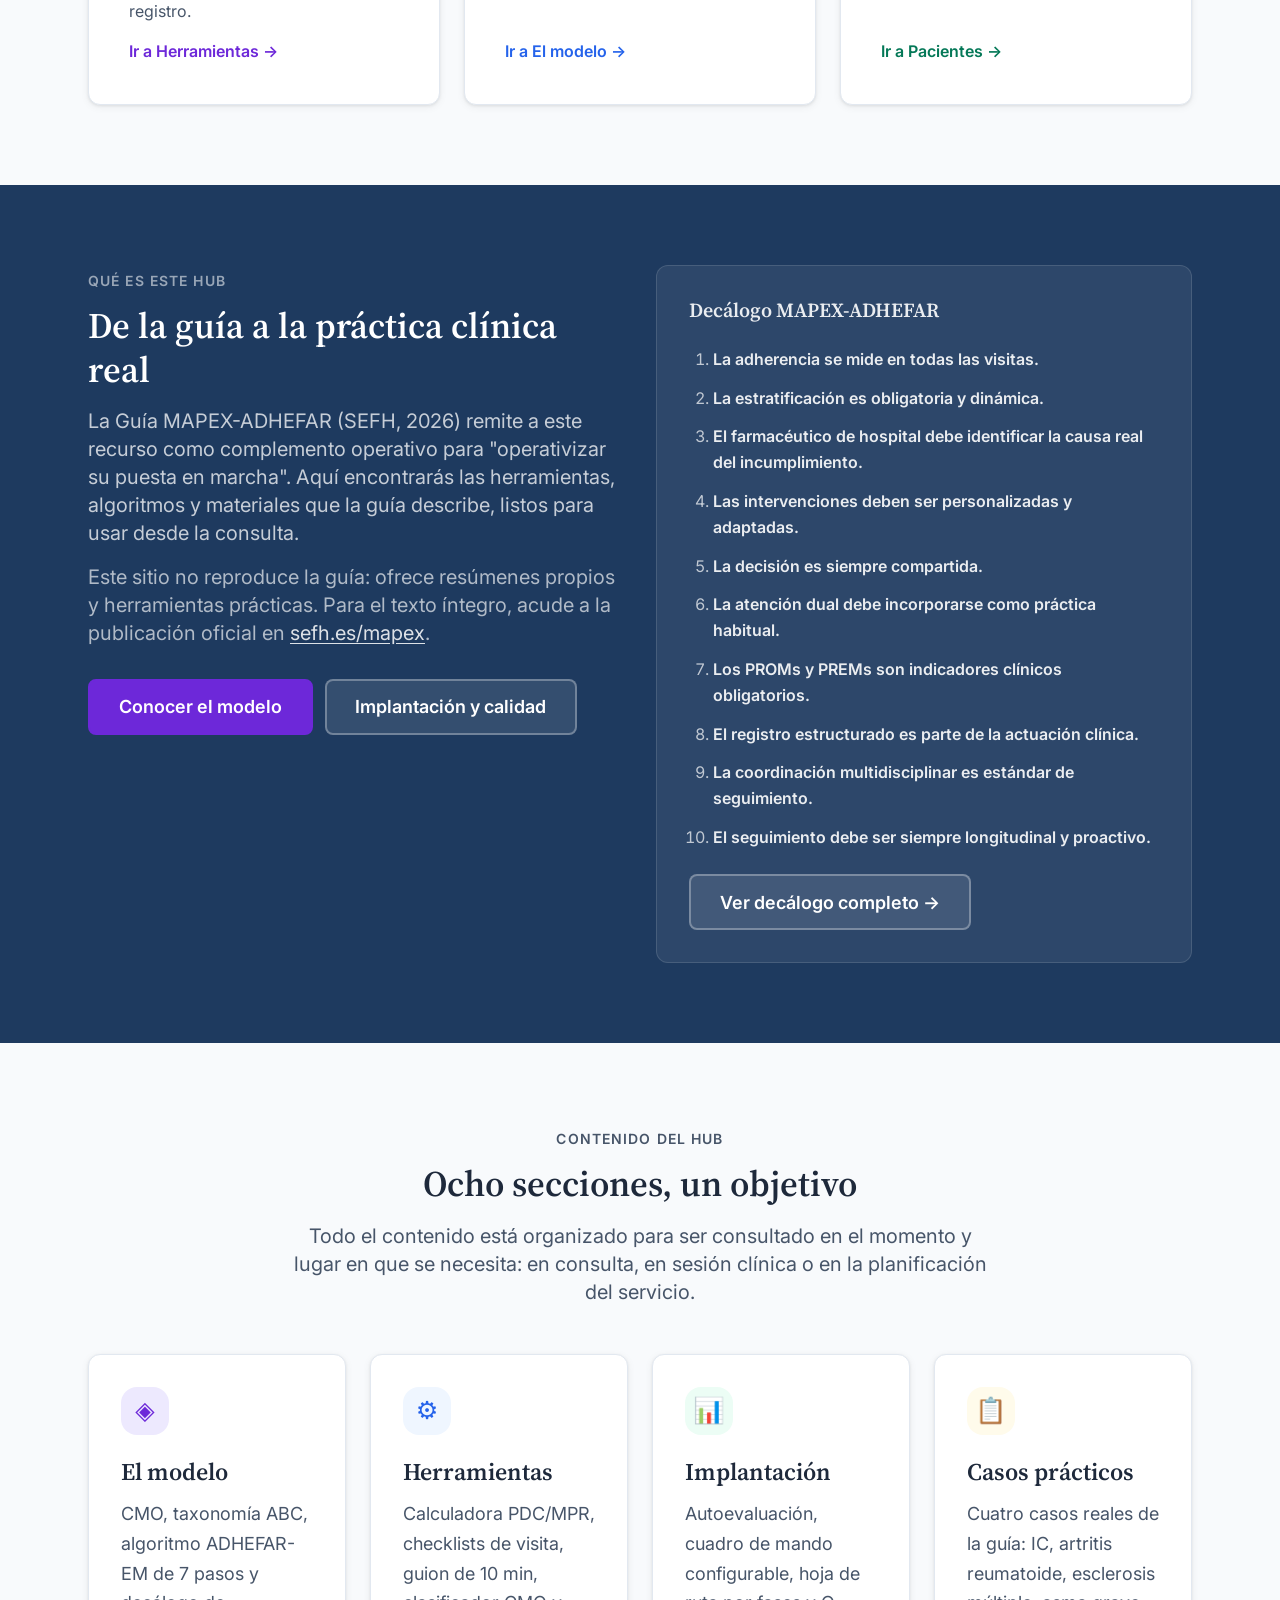
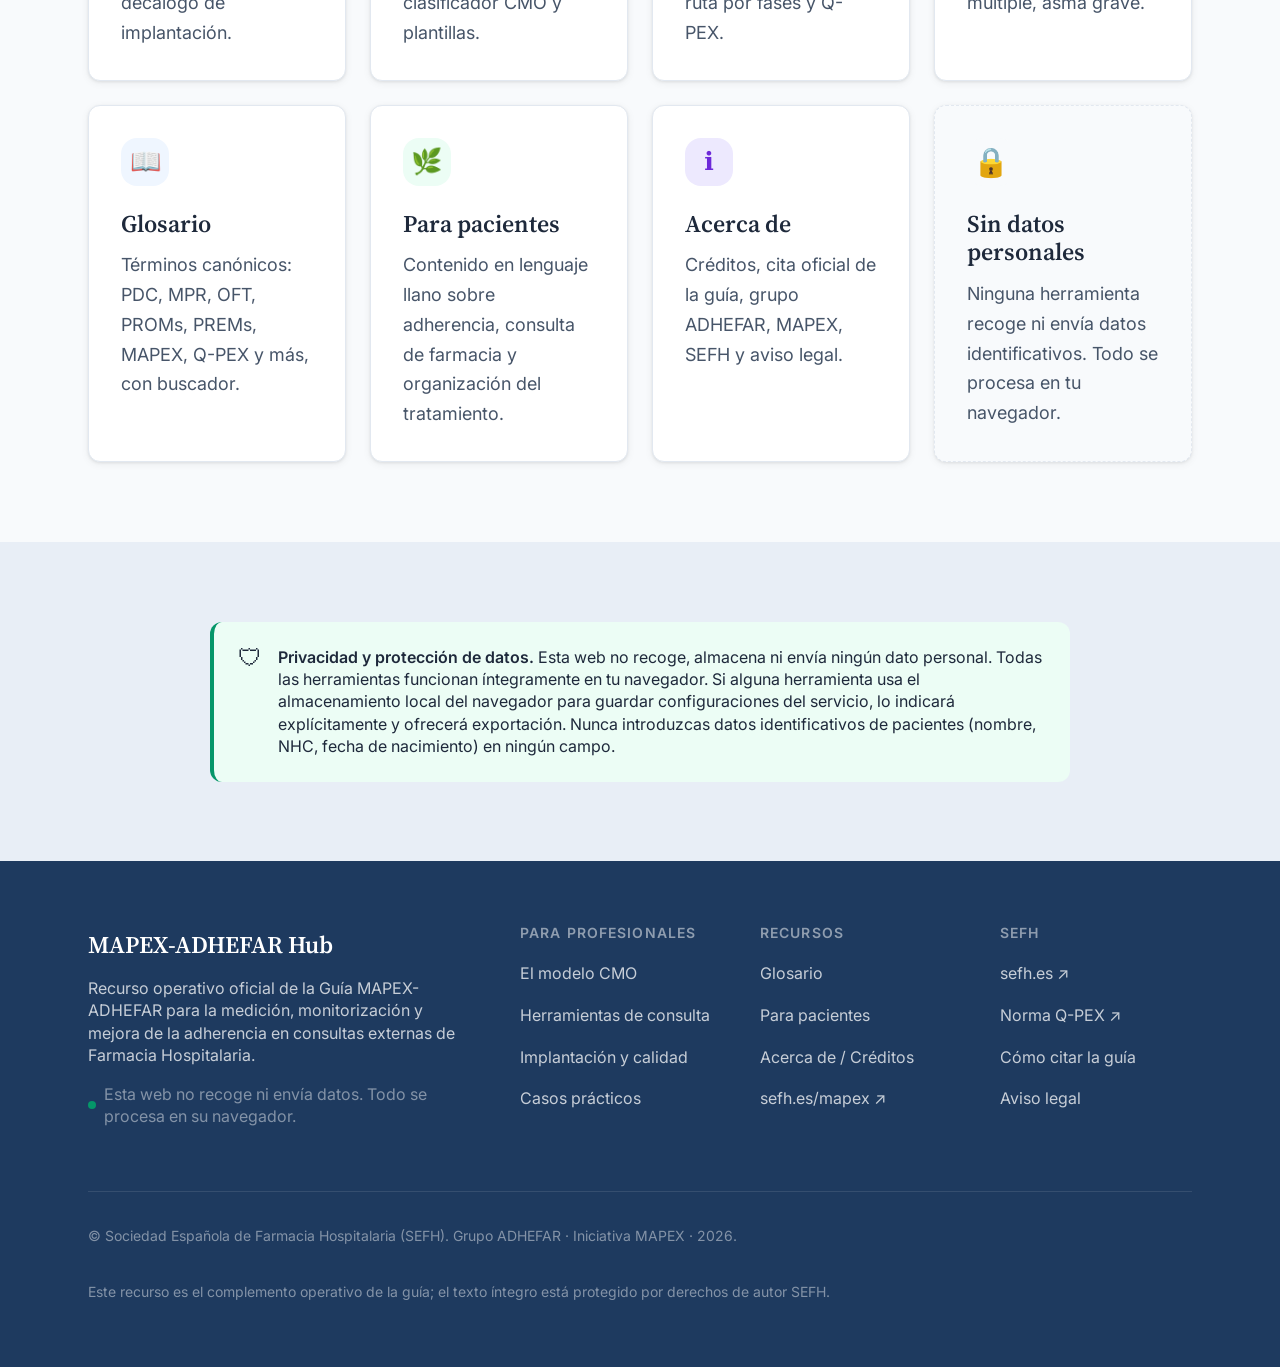
==== commit 14e69b4e: "Tanda 1: esqueleto, sistema de diseño y páginas base - Mueve contenido anterior a legacy/ (sin borra" ====
--- a/index.html
+++ b/index.html
@@ -3,325 +3,506 @@
 <head>
   <meta charset="UTF-8">
   <meta name="viewport" content="width=device-width, initial-scale=1.0">
-  <meta name="description" content="ADHEFAR360: plataforma inteligente para medir, monitorizar y mejorar la adherencia en consultas externas de Farmacia Hospitalaria.">
-  <title>ADHEFAR360 | Adherencia en Farmacia Hospitalaria</title>
-  <link rel="stylesheet" href="./styles.css">
+  <title>MAPEX-ADHEFAR Hub — Adherencia en Farmacia Hospitalaria</title>
+  <meta name="description" content="Recurso operativo oficial de la Guía MAPEX-ADHEFAR para la medición, monitorización y mejora de la adherencia en consultas externas de Farmacia Hospitalaria. SEFH · Grupo ADHEFAR · 2026.">
+  <meta property="og:title" content="MAPEX-ADHEFAR Hub">
+  <meta property="og:description" content="Herramientas operativas, casos prácticos y recursos de implantación de la Guía MAPEX-ADHEFAR (SEFH, 2026).">
+  <meta property="og:type" content="website">
+  <meta property="og:locale" content="es_ES">
+  <link rel="preconnect" href="https://fonts.googleapis.com">
+  <link rel="preconnect" href="https://fonts.gstatic.com" crossorigin>
+  <link href="https://fonts.googleapis.com/css2?family=Inter:wght@400;500;600&family=Source+Serif+4:wght@400;600&display=swap" rel="stylesheet">
+  <link rel="stylesheet" href="css/tokens.css">
+  <link rel="stylesheet" href="css/base.css">
+  <link rel="stylesheet" href="css/layout.css">
+  <link rel="stylesheet" href="css/components.css">
+  <link rel="stylesheet" href="css/print.css">
+  <style>
+    /* Estilos específicos de portada */
+    .hero {
+      background: var(--c-institucional);
+      color: #fff;
+      padding-block: var(--sp-14) var(--sp-12);
+      position: relative;
+      overflow: hidden;
+    }
+    .hero::before {
+      content: '';
+      position: absolute;
+      inset: 0;
+      background:
+        radial-gradient(ellipse 60% 70% at 80% 50%, rgba(109,40,217,.18) 0%, transparent 70%),
+        radial-gradient(ellipse 40% 60% at 10% 80%, rgba(5,150,105,.12) 0%, transparent 60%);
+      pointer-events: none;
+    }
+    .hero-inner {
+      position: relative;
+      display: grid;
+      gap: var(--sp-10);
+      align-items: center;
+    }
+    @media (min-width: 860px) {
+      .hero-inner { grid-template-columns: 1fr 1fr; }
+    }
+    .hero-eyebrow {
+      display: inline-flex;
+      align-items: center;
+      gap: var(--sp-3);
+      font-size: var(--fs-xs);
+      font-weight: var(--fw-semi);
+      text-transform: uppercase;
+      letter-spacing: .1em;
+      color: rgba(255,255,255,.6);
+      margin-bottom: var(--sp-4);
+    }
+    .hero-eyebrow::before {
+      content: '';
+      display: inline-block;
+      width: 24px;
+      height: 2px;
+      background: var(--c-acento);
+      border-radius: var(--radius-pill);
+    }
+    .hero h1 {
+      color: #fff;
+      font-size: clamp(var(--fs-2xl), 5vw, var(--fs-4xl));
+      margin-bottom: var(--sp-5);
+      line-height: 1.1;
+    }
+    .hero-subtitle {
+      font-size: var(--fs-md);
+      color: rgba(255,255,255,.8);
+      line-height: var(--lh-snug);
+      margin-bottom: var(--sp-6);
+      max-width: 52ch;
+    }
+    .hero-actions {
+      display: flex;
+      flex-wrap: wrap;
+      gap: var(--sp-3);
+      margin-bottom: var(--sp-8);
+    }
+    .btn-hero-primary {
+      background: var(--c-acento);
+      color: #fff;
+      border: 2px solid var(--c-acento);
+      padding: 0.75em 1.6em;
+      font-size: var(--fs-base);
+    }
+    .btn-hero-primary:hover {
+      background: var(--c-acento-texto);
+      border-color: var(--c-acento-texto);
+      color: #fff;
+    }
+    .btn-hero-secondary {
+      background: rgba(255,255,255,.1);
+      color: #fff;
+      border: 2px solid rgba(255,255,255,.3);
+      padding: 0.75em 1.6em;
+      font-size: var(--fs-base);
+    }
+    .btn-hero-secondary:hover {
+      background: rgba(255,255,255,.18);
+      border-color: rgba(255,255,255,.5);
+      color: #fff;
+    }
+    .hero-citation {
+      font-size: var(--fs-xs);
+      color: rgba(255,255,255,.45);
+      line-height: var(--lh-snug);
+      border-top: 1px solid rgba(255,255,255,.12);
+      padding-top: var(--sp-5);
+    }
+    .hero-citation cite { font-style: italic; }
+
+    /* Panel CMO lateral */
+    .cmo-panel {
+      display: grid;
+      gap: var(--sp-4);
+    }
+    .cmo-item {
+      background: rgba(255,255,255,.07);
+      border: 1px solid rgba(255,255,255,.12);
+      border-radius: var(--radius-card);
+      padding: var(--sp-5);
+      display: flex;
+      align-items: flex-start;
+      gap: var(--sp-4);
+    }
+    .cmo-dot {
+      width: 12px;
+      height: 12px;
+      border-radius: var(--radius-pill);
+      flex-shrink: 0;
+      margin-top: 6px;
+    }
+    .cmo-item.cap .cmo-dot { background: var(--c-capacidad); }
+    .cmo-item.mot .cmo-dot { background: var(--c-motivacion); }
+    .cmo-item.opp .cmo-dot { background: var(--c-oportunidad); }
+    .cmo-label {
+      font-size: var(--fs-xs);
+      font-weight: var(--fw-semi);
+      text-transform: uppercase;
+      letter-spacing: .07em;
+      color: rgba(255,255,255,.5);
+      margin-bottom: var(--sp-2);
+    }
+    .cmo-item.cap .cmo-label { color: rgba(96,165,250,.9); }
+    .cmo-item.mot .cmo-label { color: rgba(251,191,36,.9); }
+    .cmo-item.opp .cmo-label { color: rgba(52,211,153,.9); }
+    .cmo-desc {
+      color: rgba(255,255,255,.75);
+      font-size: var(--fs-sm);
+      line-height: var(--lh-snug);
+    }
+    .cmo-panel-title {
+      font-size: var(--fs-xs);
+      text-transform: uppercase;
+      letter-spacing: .08em;
+      color: rgba(255,255,255,.4);
+      margin-bottom: var(--sp-4);
+      font-weight: var(--fw-semi);
+    }
+
+    /* Tres puertas de entrada */
+    .puertas {
+      padding-block: var(--sp-12);
+    }
+    .puertas-grid {
+      display: grid;
+      gap: var(--sp-5);
+    }
+    @media (min-width: 768px) {
+      .puertas-grid { grid-template-columns: repeat(3, 1fr); }
+    }
+    .puerta {
+      background: var(--c-superficie);
+      border-radius: var(--radius-card);
+      padding: var(--sp-7);
+      border: 1.5px solid var(--c-borde-claro);
+      box-shadow: var(--shadow-sm);
+      text-decoration: none;
+      color: var(--c-texto);
+      display: flex;
+      flex-direction: column;
+      gap: var(--sp-4);
+      transition: box-shadow var(--t-base), transform var(--t-base), border-color var(--t-base);
+    }
+    .puerta:hover {
+      box-shadow: var(--shadow-md);
+      transform: translateY(-3px);
+      color: var(--c-texto);
+    }
+    .puerta.farmaceutico:hover { border-color: var(--c-acento); }
+    .puerta.profesional:hover { border-color: var(--c-capacidad); }
+    .puerta.paciente:hover { border-color: var(--c-oportunidad); }
+    .puerta-icon {
+      width: 56px;
+      height: 56px;
+      border-radius: var(--radius-lg);
+      display: flex;
+      align-items: center;
+      justify-content: center;
+      font-size: 1.6rem;
+    }
+    .puerta.farmaceutico .puerta-icon { background: var(--c-acento-claro); }
+    .puerta.profesional .puerta-icon { background: var(--c-capacidad-claro); }
+    .puerta.paciente .puerta-icon { background: var(--c-oportunidad-claro); }
+    .puerta h3 {
+      font-size: var(--fs-lg);
+      margin: 0;
+    }
+    .puerta p {
+      color: var(--c-texto-secundario);
+      font-size: var(--fs-sm);
+      line-height: var(--lh-snug);
+      margin: 0;
+      flex: 1;
+    }
+    .puerta-cta {
+      font-size: var(--fs-sm);
+      font-weight: var(--fw-semi);
+      color: var(--c-acento);
+      display: flex;
+      align-items: center;
+      gap: var(--sp-2);
+    }
+    .puerta.farmaceutico .puerta-cta { color: var(--c-acento); }
+    .puerta.profesional .puerta-cta { color: var(--c-capacidad); }
+    .puerta.paciente .puerta-cta { color: var(--c-oportunidad-oscuro); }
+
+    /* Qué es */
+    .que-es {
+      background: var(--c-institucional);
+      color: #fff;
+      padding-block: var(--sp-12);
+    }
+    .que-es .section-header { color: #fff; }
+    .que-es .section-header h2 { color: #fff; }
+    .que-es .eyebrow { color: rgba(255,255,255,.55); }
+    .que-es .lead { color: rgba(255,255,255,.75); }
+    .decalogo-preview {
+      background: rgba(255,255,255,.07);
+      border: 1px solid rgba(255,255,255,.12);
+      border-radius: var(--radius-card);
+      padding: var(--sp-6);
+    }
+    .decalogo-preview h3 {
+      color: rgba(255,255,255,.9);
+      font-size: var(--fs-md);
+      margin-bottom: var(--sp-5);
+    }
+    .decalogo-preview ol {
+      padding-left: var(--sp-5);
+      margin: 0;
+    }
+    .decalogo-preview li {
+      color: rgba(255,255,255,.7);
+      font-size: var(--fs-sm);
+      margin-bottom: var(--sp-3);
+    }
+    .decalogo-preview li strong { color: rgba(255,255,255,.9); }
+
+    /* Qué ofrece la web */
+    .que-ofrece {
+      padding-block: var(--sp-12);
+    }
+
+    /* Sello SEFH */
+    .sello-strip {
+      background: var(--c-fondo);
+      border-top: 1px solid var(--c-borde-claro);
+      border-bottom: 1px solid var(--c-borde-claro);
+      padding-block: var(--sp-5);
+    }
+    .sello-inner {
+      display: flex;
+      flex-wrap: wrap;
+      align-items: center;
+      gap: var(--sp-6);
+      justify-content: center;
+    }
+    .sello-item {
+      display: flex;
+      align-items: center;
+      gap: var(--sp-3);
+      font-size: var(--fs-sm);
+      color: var(--c-texto-secundario);
+    }
+    .sello-badge {
+      font-size: var(--fs-xs);
+      font-weight: var(--fw-semi);
+      text-transform: uppercase;
+      letter-spacing: .08em;
+      padding: var(--sp-1) var(--sp-4);
+      border-radius: var(--radius-pill);
+      background: var(--c-institucional);
+      color: #fff;
+    }
+  </style>
 </head>
 <body>
-  <header class="site-header" id="top">
-    <nav class="navbar" aria-label="Navegación principal">
-      <a class="brand" href="#inicio" aria-label="ADHEFAR360 inicio">
-        <span class="brand-mark">360</span>
-        <span><strong>ADHEFAR</strong>360</span>
-      </a>
-      <button class="nav-toggle" type="button" aria-expanded="false" aria-controls="main-menu">
-        <span></span><span></span><span></span>
-        <span class="sr-only">Abrir menú</span>
-      </button>
-      <ul class="nav-menu" id="main-menu">
-        <li><a href="#que-es">Qué es</a></li>
-        <li><a href="#modelo">Modelo</a></li>
-        <li><a href="#motor-cmo">Motor CMO</a></li>
-        <li><a href="#herramientas">Herramientas</a></li>
-        <li><a href="#madurez">Madurez</a></li>
-        <li><a href="#paciente">Paciente</a></li>
-        <li><a class="nav-cta" href="#informe">Informe</a></li>
-      </ul>
-    </nav>
-  </header>
-
-  <main>
-    <section class="hero section" id="inicio">
-      <div class="hero-bg"></div>
-      <div class="container hero-grid">
-        <div class="hero-copy reveal">
-          <span class="eyebrow">Guía ADHEFAR-MAPEX · Implementación práctica</span>
-          <h1>ADHEFAR360</h1>
-          <p class="hero-subtitle">Plataforma inteligente para medir, monitorizar y mejorar la adherencia en Farmacia Hospitalaria</p>
-          <p class="hero-text">De la guía a la práctica. Del dato a la intervención. De la intervención a la mejora continua.</p>
+  <div id="site-header-placeholder"></div>
+
+  <main id="contenido-principal">
+
+    <!-- Hero -->
+    <section class="hero" aria-labelledby="hero-titulo">
+      <div class="container hero-inner">
+        <div>
+          <div class="hero-eyebrow">Recurso operativo oficial · SEFH · MAPEX · 2026</div>
+          <h1 id="hero-titulo">Guía MAPEX-ADHEFAR<br>en la práctica</h1>
+          <p class="hero-subtitle">
+            El hub operativo de la Guía para la medición, monitorización y mejora de la adherencia en consultas externas de Farmacia Hospitalaria. Herramientas, algoritmos, indicadores y casos prácticos listos para usar.
+          </p>
           <div class="hero-actions">
-            <a class="btn btn-primary" href="#que-es">Explorar plataforma</a>
-            <a class="btn btn-secondary" href="#madurez">Evaluar mi servicio</a>
-            <a class="btn btn-ghost" href="#motor-cmo">Valorar un caso</a>
-          </div>
-        </div>
-        <div class="hero-panel reveal" aria-label="Resumen visual ADHEFAR360">
-          <div class="orbital-card main-card">
-            <span class="badge">CMO</span>
-            <h2>Medir, intervenir, evaluar y mejorar.</h2>
-            <p>Capacidad, Motivación y Oportunidad como motor de adherencia.</p>
-          </div>
-          <div class="mini-card card-a">Indicadores</div>
-          <div class="mini-card card-b">Telefarmacia</div>
-          <div class="mini-card card-c">PROMs/PREMs</div>
+            <a class="btn btn-hero-primary" href="herramientas.html">Herramientas de consulta</a>
+            <a class="btn btn-hero-secondary" href="modelo.html">El modelo CMO</a>
+          </div>
+          <div class="hero-citation">
+            <cite>Grupo ADHEFAR. Guía MAPEX-ADHEFAR para la medición, monitorización y mejora de la adherencia en consultas externas de Farmacia Hospitalaria. Madrid: Sociedad Española de Farmacia Hospitalaria; 2026.</cite>
+          </div>
+        </div>
+        <div class="cmo-panel" aria-label="Los tres pilares del modelo CMO">
+          <p class="cmo-panel-title">Modelo CMO — tres pilares</p>
+          <div class="cmo-item cap">
+            <div class="cmo-dot"></div>
+            <div>
+              <div class="cmo-label">Capacidad</div>
+              <div class="cmo-desc">Habilidades, conocimientos y recursos físicos y cognitivos para seguir el tratamiento.</div>
+            </div>
+          </div>
+          <div class="cmo-item mot">
+            <div class="cmo-dot"></div>
+            <div>
+              <div class="cmo-label">Motivación</div>
+              <div class="cmo-desc">Creencias, actitudes, intención y procesos de toma de decisiones sobre la medicación.</div>
+            </div>
+          </div>
+          <div class="cmo-item opp">
+            <div class="cmo-dot"></div>
+            <div>
+              <div class="cmo-label">Oportunidad</div>
+              <div class="cmo-desc">Factores del entorno: acceso, apoyo social, logística y estructura de seguimiento.</div>
+            </div>
+          </div>
         </div>
       </div>
     </section>
 
-    <section class="section" id="que-es">
+    <!-- Sello institucional -->
+    <div class="sello-strip">
+      <div class="container sello-inner">
+        <div class="sello-item">
+          <span class="sello-badge">SEFH</span>
+          <span>Sociedad Española de Farmacia Hospitalaria</span>
+        </div>
+        <div class="sello-item">
+          <span class="sello-badge">MAPEX</span>
+          <span>Marco de calidad de atención al paciente externo</span>
+        </div>
+        <div class="sello-item">
+          <span class="sello-badge">ADHEFAR</span>
+          <span>Grupo de trabajo de adherencia farmacéutica</span>
+        </div>
+      </div>
+    </div>
+
+    <!-- Tres puertas de entrada -->
+    <section class="puertas section" aria-labelledby="puertas-titulo">
       <div class="container">
-        <div class="section-heading reveal">
-          <span class="eyebrow">Qué es ADHEFAR360</span>
-          <h2>No es una web informativa: es una plataforma de implementación.</h2>
-          <p>ADHEFAR360 convierte la adherencia en un proceso medible, intervenible y evaluable. Aterriza la Guía ADHEFAR-MAPEX en decisiones, circuitos, indicadores y materiales aplicables desde la consulta externa.</p>
-        </div>
-        <div class="card-grid three">
-          <article class="feature-card reveal">
-            <span class="icon">FH</span>
-            <h3>Para farmacéuticos de hospital</h3>
-            <p>Facilita la valoración estructurada, la identificación de barreras CMO, la selección de herramientas y la planificación del seguimiento.</p>
-          </article>
-          <article class="feature-card reveal">
-            <span class="icon">SF</span>
-            <h3>Para servicios de farmacia</h3>
-            <p>Ayuda a diagnosticar madurez, definir una hoja de ruta, medir indicadores y desplegar mejora continua con criterios compartidos.</p>
-          </article>
-          <article class="feature-card reveal">
-            <span class="icon">PC</span>
-            <h3>Para pacientes y cuidadores</h3>
-            <p>Ofrece materiales claros para preparar la consulta, organizar la medicación, comunicar dudas y participar en objetivos terapéuticos.</p>
-          </article>
+        <div class="section-header centered">
+          <span class="eyebrow">¿Para quién es este recurso?</span>
+          <h2 id="puertas-titulo">Selecciona tu perfil</h2>
+          <p class="lead">Cada sección está adaptada a las necesidades de su audiencia. Elige por dónde empezar.</p>
+        </div>
+        <div class="puertas-grid">
+          <a class="puerta farmaceutico" href="herramientas.html">
+            <div class="puerta-icon" aria-hidden="true">⚕</div>
+            <h3>Soy farmacéutico/a de hospital</h3>
+            <p>Accede a las herramientas de consulta: calculadora PDC/MPR, checklists de visita, guion ADHEFAR-EM, clasificador de barreras CMO y plantillas de registro.</p>
+            <span class="puerta-cta">Ir a Herramientas →</span>
+          </a>
+          <a class="puerta profesional" href="modelo.html">
+            <div class="puerta-icon" aria-hidden="true">🏥</div>
+            <h3>Soy otro profesional sanitario</h3>
+            <p>Entiende el circuito asistencial, el modelo CMO y el algoritmo ADHEFAR-EM de 7 pasos. Plantillas de comunicación multidisciplinar y decálogo de implantación.</p>
+            <span class="puerta-cta">Ir a El modelo →</span>
+          </a>
+          <a class="puerta paciente" href="pacientes.html">
+            <div class="puerta-icon" aria-hidden="true">🌿</div>
+            <h3>Soy paciente o cuidador/a</h3>
+            <p>Información en lenguaje claro sobre qué es la adherencia, qué esperar de la consulta de farmacia hospitalaria y cómo organizar mejor la medicación.</p>
+            <span class="puerta-cta">Ir a Pacientes →</span>
+          </a>
         </div>
       </div>
     </section>
 
-    <section class="section alt" id="modelo">
+    <!-- Qué es -->
+    <section class="que-es section" aria-labelledby="que-es-titulo">
       <div class="container">
-        <div class="split">
-          <div class="section-heading compact reveal">
-            <span class="eyebrow">Modelo ADHEFAR-MAPEX</span>
-            <h2>De la guía a la práctica clínica real.</h2>
-            <p>El modelo integra adherencia, MAPEX, CMO, atención farmacéutica dual, indicadores y mejora continua en un ciclo operativo único.</p>
-          </div>
-          <div class="model-cycle reveal" aria-label="Ciclo ADHEFAR-MAPEX">
-            <div>Adherencia</div><div>MAPEX</div><div>CMO</div><div>Atención dual</div><div>Indicadores</div><div>Mejora continua</div>
+        <div class="grid-2">
+          <div class="section-header">
+            <span class="eyebrow">Qué es este hub</span>
+            <h2 id="que-es-titulo">De la guía a la práctica clínica real</h2>
+            <p class="lead">La Guía MAPEX-ADHEFAR (SEFH, 2026) remite a este recurso como complemento operativo para "operativizar su puesta en marcha". Aquí encontrarás las herramientas, algoritmos y materiales que la guía describe, listos para usar desde la consulta.</p>
+            <p class="lead" style="color:rgba(255,255,255,.65)">Este sitio no reproduce la guía: ofrece resúmenes propios y herramientas prácticas. Para el texto íntegro, acude a la publicación oficial en <a href="https://www.sefh.es/mapex" target="_blank" rel="noopener" style="color:rgba(255,255,255,.85)">sefh.es/mapex</a>.</p>
+            <div class="btn-group" style="margin-top:var(--sp-6)">
+              <a class="btn btn-hero-primary" href="modelo.html">Conocer el modelo</a>
+              <a class="btn btn-hero-secondary" href="implantacion.html">Implantación y calidad</a>
+            </div>
+          </div>
+          <div class="decalogo-preview" aria-labelledby="decalogo-preview-titulo">
+            <h3 id="decalogo-preview-titulo">Decálogo MAPEX-ADHEFAR</h3>
+            <ol>
+              <li><strong>La adherencia se mide en todas las visitas.</strong></li>
+              <li><strong>La estratificación es obligatoria y dinámica.</strong></li>
+              <li><strong>El farmacéutico de hospital debe identificar la causa real del incumplimiento.</strong></li>
+              <li><strong>Las intervenciones deben ser personalizadas y adaptadas.</strong></li>
+              <li><strong>La decisión es siempre compartida.</strong></li>
+              <li><strong>La atención dual debe incorporarse como práctica habitual.</strong></li>
+              <li><strong>Los PROMs y PREMs son indicadores clínicos obligatorios.</strong></li>
+              <li><strong>El registro estructurado es parte de la actuación clínica.</strong></li>
+              <li><strong>La coordinación multidisciplinar es estándar de seguimiento.</strong></li>
+              <li><strong>El seguimiento debe ser siempre longitudinal y proactivo.</strong></li>
+            </ol>
+            <div style="margin-top:var(--sp-5)">
+              <a class="btn btn-hero-secondary btn-sm" href="modelo.html#decalogo">Ver decálogo completo →</a>
+            </div>
           </div>
         </div>
       </div>
     </section>
 
-    <section class="section" id="motor-cmo">
+    <!-- Qué ofrece -->
+    <section class="que-ofrece section" aria-labelledby="ofrece-titulo">
       <div class="container">
-        <div class="section-heading reveal">
-          <span class="eyebrow">Motor CMO de barreras</span>
-          <h2>Identifica barreras y prioriza la intervención inicial.</h2>
-          <p>Selecciona las barreras observadas. No introduzcas datos identificativos de pacientes.</p>
-        </div>
-        <form class="interactive-card reveal" id="cmo-form">
-          <div class="barrier-grid">
-            <fieldset>
-              <legend>Capacidad</legend>
-              <label><input type="checkbox" name="capacidad" value="Complejidad terapéutica"> Complejidad terapéutica</label>
-              <label><input type="checkbox" name="capacidad" value="Fragilidad"> Fragilidad</label>
-              <label><input type="checkbox" name="capacidad" value="Eventos adversos"> Eventos adversos</label>
-              <label><input type="checkbox" name="capacidad" value="Deterioro cognitivo"> Deterioro cognitivo</label>
-              <label><input type="checkbox" name="capacidad" value="Baja alfabetización sanitaria"> Baja alfabetización sanitaria</label>
-            </fieldset>
-            <fieldset>
-              <legend>Motivación</legend>
-              <label><input type="checkbox" name="motivacion" value="Creencias negativas"> Creencias negativas</label>
-              <label><input type="checkbox" name="motivacion" value="Baja percepción de necesidad"> Baja percepción de necesidad</label>
-              <label><input type="checkbox" name="motivacion" value="Miedo a efectos adversos"> Miedo a efectos adversos</label>
-              <label><input type="checkbox" name="motivacion" value="Experiencias previas negativas"> Experiencias previas negativas</label>
-              <label><input type="checkbox" name="motivacion" value="Baja activación"> Baja activación</label>
-            </fieldset>
-            <fieldset>
-              <legend>Oportunidad</legend>
-              <label><input type="checkbox" name="oportunidad" value="Dificultad de acceso"> Dificultad de acceso</label>
-              <label><input type="checkbox" name="oportunidad" value="Falta de apoyo"> Falta de apoyo</label>
-              <label><input type="checkbox" name="oportunidad" value="Barreras tecnológicas"> Barreras tecnológicas</label>
-              <label><input type="checkbox" name="oportunidad" value="Problemas de dispensación"> Problemas de dispensación</label>
-              <label><input type="checkbox" name="oportunidad" value="Necesidad de telefarmacia"> Necesidad de telefarmacia</label>
-            </fieldset>
-          </div>
-          <button class="btn btn-primary" type="submit">Calcular perfil CMO</button>
-          <div class="result-box" id="cmo-result" aria-live="polite"></div>
-        </form>
+        <div class="section-header centered">
+          <span class="eyebrow">Contenido del hub</span>
+          <h2 id="ofrece-titulo">Ocho secciones, un objetivo</h2>
+          <p class="lead">Todo el contenido está organizado para ser consultado en el momento y lugar en que se necesita: en consulta, en sesión clínica o en la planificación del servicio.</p>
+        </div>
+        <div class="grid-4">
+          <a class="feature-card" href="modelo.html" style="text-decoration:none">
+            <div class="feature-icon violeta" aria-hidden="true">◈</div>
+            <h3>El modelo</h3>
+            <p>CMO, taxonomía ABC, algoritmo ADHEFAR-EM de 7 pasos y decálogo de implantación.</p>
+          </a>
+          <a class="feature-card" href="herramientas.html" style="text-decoration:none">
+            <div class="feature-icon azul" aria-hidden="true">⚙</div>
+            <h3>Herramientas</h3>
+            <p>Calculadora PDC/MPR, checklists de visita, guion de 10 min, clasificador CMO y plantillas.</p>
+          </a>
+          <a class="feature-card" href="implantacion.html" style="text-decoration:none">
+            <div class="feature-icon verde" aria-hidden="true">📊</div>
+            <h3>Implantación</h3>
+            <p>Autoevaluación, cuadro de mando configurable, hoja de ruta por fases y Q-PEX.</p>
+          </a>
+          <a class="feature-card" href="casos.html" style="text-decoration:none">
+            <div class="feature-icon ambar" aria-hidden="true">📋</div>
+            <h3>Casos prácticos</h3>
+            <p>Cuatro casos reales de la guía: IC, artritis reumatoide, esclerosis múltiple, asma grave.</p>
+          </a>
+          <a class="feature-card" href="glosario.html" style="text-decoration:none">
+            <div class="feature-icon azul" aria-hidden="true">📖</div>
+            <h3>Glosario</h3>
+            <p>Términos canónicos: PDC, MPR, OFT, PROMs, PREMs, MAPEX, Q-PEX y más, con buscador.</p>
+          </a>
+          <a class="feature-card" href="pacientes.html" style="text-decoration:none">
+            <div class="feature-icon verde" aria-hidden="true">🌿</div>
+            <h3>Para pacientes</h3>
+            <p>Contenido en lenguaje llano sobre adherencia, consulta de farmacia y organización del tratamiento.</p>
+          </a>
+          <a class="feature-card" href="acerca.html" style="text-decoration:none">
+            <div class="feature-icon violeta" aria-hidden="true">ℹ</div>
+            <h3>Acerca de</h3>
+            <p>Créditos, cita oficial de la guía, grupo ADHEFAR, MAPEX, SEFH y aviso legal.</p>
+          </a>
+          <div class="feature-card" style="background:var(--c-fondo);border-style:dashed">
+            <div class="feature-icon" style="background:var(--c-fondo);font-size:1.6rem" aria-hidden="true">🔒</div>
+            <h3>Sin datos personales</h3>
+            <p>Ninguna herramienta recoge ni envía datos identificativos. Todo se procesa en tu navegador.</p>
+          </div>
+        </div>
       </div>
     </section>
 
-    <section class="section alt" id="herramientas">
+    <!-- Aviso de privacidad -->
+    <section class="section section-alt" aria-label="Aviso de privacidad y uso">
       <div class="container">
-        <div class="section-heading reveal">
-          <span class="eyebrow">Selector de herramientas</span>
-          <h2>Combina medición pragmática y rigor metodológico.</h2>
-        </div>
-        <form class="interactive-card form-grid reveal" id="tools-form">
-          <label>Tipo de tratamiento
-            <select name="tratamiento" required>
-              <option value="">Seleccionar</option><option value="oral">Oral</option><option value="inyectable">Inyectable</option><option value="mixto">Mixto</option>
-            </select>
-          </label>
-          <label>Recursos disponibles
-            <select name="recursos" required>
-              <option value="">Seleccionar</option><option value="basicos">Básicos</option><option value="intermedios">Intermedios</option><option value="avanzados">Avanzados</option>
-            </select>
-          </label>
-          <label>Contexto
-            <select name="contexto" required>
-              <option value="">Seleccionar</option><option value="presencial">Presencial</option><option value="telematico">Telemático</option><option value="dual">Dual</option>
-            </select>
-          </label>
-          <label>Necesidad
-            <select name="necesidad" required>
-              <option value="">Seleccionar</option><option value="cribado">Cribado</option><option value="seguimiento">Seguimiento</option><option value="evaluacion">Evaluación de intervención</option>
-            </select>
-          </label>
-          <button class="btn btn-primary span-all" type="submit">Calcular herramientas</button>
-          <div class="result-box span-all" id="tools-result" aria-live="polite"></div>
-        </form>
+        <div class="notice notice-privacidad" style="max-width:860px;margin-inline:auto">
+          <div class="notice-icon" aria-hidden="true">🛡</div>
+          <div>
+            <strong>Privacidad y protección de datos.</strong> Esta web no recoge, almacena ni envía ningún dato personal. Todas las herramientas funcionan íntegramente en tu navegador. Si alguna herramienta usa el almacenamiento local del navegador para guardar configuraciones del servicio, lo indicará explícitamente y ofrecerá exportación. Nunca introduzcas datos identificativos de pacientes (nombre, NHC, fecha de nacimiento) en ningún campo.
+          </div>
+        </div>
       </div>
     </section>
 
-    <section class="section" id="madurez">
-      <div class="container">
-        <div class="section-heading reveal">
-          <span class="eyebrow">Diagnóstico de madurez del servicio</span>
-          <h2>Evalúa tu punto de partida y activa una hoja de ruta 30-60-90 días.</h2>
-        </div>
-        <form class="interactive-card reveal" id="maturity-form">
-          <div class="check-grid">
-            <label><input type="checkbox" value="1"> Medimos adherencia de forma sistemática</label>
-            <label><input type="checkbox" value="1"> Registramos intervenciones</label>
-            <label><input type="checkbox" value="1"> Usamos herramientas validadas</label>
-            <label><input type="checkbox" value="1"> Aplicamos CMO</label>
-            <label><input type="checkbox" value="1"> Tenemos telefarmacia</label>
-            <label><input type="checkbox" value="1"> Usamos indicadores</label>
-            <label><input type="checkbox" value="1"> Evaluamos experiencia del paciente</label>
-            <label><input type="checkbox" value="1"> Tenemos ciclos de mejora continua</label>
-          </div>
-          <button class="btn btn-primary" type="submit">Calcular madurez</button>
-          <div class="result-box" id="maturity-result" aria-live="polite"></div>
-        </form>
-      </div>
-    </section>
-
-    <section class="section alt" id="intervenciones">
-      <div class="container">
-        <div class="section-heading reveal">
-          <span class="eyebrow">Biblioteca de intervenciones</span>
-          <h2>Intervenciones accionables alineadas con CMO.</h2>
-        </div>
-        <div class="filter-bar reveal" role="group" aria-label="Filtros de intervención">
-          <button class="filter-btn active" type="button" data-filter="all">Todas</button>
-          <button class="filter-btn" type="button" data-filter="capacidad">Capacidad</button>
-          <button class="filter-btn" type="button" data-filter="motivacion">Motivación</button>
-          <button class="filter-btn" type="button" data-filter="oportunidad">Oportunidad</button>
-        </div>
-        <div class="card-grid interventions" id="intervention-grid">
-          <article class="intervention-card" data-category="capacidad"><span>Capacidad</span><h3>Simplificación terapéutica</h3><p>Revisar régimen, tomas y coordinación prescriptora cuando proceda.</p></article>
-          <article class="intervention-card" data-category="capacidad"><span>Capacidad</span><h3>Revisión de complejidad</h3><p>Detectar puntos críticos del tratamiento y adaptar instrucciones.</p></article>
-          <article class="intervention-card" data-category="capacidad"><span>Capacidad</span><h3>Manejo de eventos adversos</h3><p>Anticipar, monitorizar y pactar actuación ante toxicidad o molestias.</p></article>
-          <article class="intervention-card" data-category="capacidad"><span>Capacidad</span><h3>Educación sanitaria adaptada</h3><p>Material comprensible, teach-back y apoyo visual según alfabetización.</p></article>
-          <article class="intervention-card" data-category="motivacion"><span>Motivación</span><h3>Entrevista motivacional breve</h3><p>Explorar ambivalencia y reforzar autonomía del paciente.</p></article>
-          <article class="intervention-card" data-category="motivacion"><span>Motivación</span><h3>Objetivos farmacoterapéuticos</h3><p>Pactar metas significativas, realistas y evaluables.</p></article>
-          <article class="intervention-card" data-category="motivacion"><span>Motivación</span><h3>Refuerzo positivo</h3><p>Reconocer logros y transformar datos en feedback útil.</p></article>
-          <article class="intervention-card" data-category="motivacion"><span>Motivación</span><h3>Exploración de creencias</h3><p>Identificar ideas, preocupaciones y expectativas sobre el tratamiento.</p></article>
-          <article class="intervention-card" data-category="oportunidad"><span>Oportunidad</span><h3>Telefarmacia</h3><p>Combinar seguimiento remoto con criterios de presencialidad.</p></article>
-          <article class="intervention-card" data-category="oportunidad"><span>Oportunidad</span><h3>Recordatorios</h3><p>Usar alarmas, apps o apoyos simples adaptados al paciente.</p></article>
-          <article class="intervention-card" data-category="oportunidad"><span>Oportunidad</span><h3>Coordinación con cuidadores</h3><p>Definir roles, señales de alarma y comunicación segura.</p></article>
-          <article class="intervention-card" data-category="oportunidad"><span>Oportunidad</span><h3>Seguimiento remoto</h3><p>Monitorizar hitos, incidencias y respuesta a intervenciones.</p></article>
-          <article class="intervention-card" data-category="oportunidad"><span>Oportunidad</span><h3>Accesibilidad al tratamiento</h3><p>Optimizar circuitos de dispensación y acceso cuando sea posible.</p></article>
-        </div>
-      </div>
-    </section>
-
-    <section class="section" id="dashboard">
-      <div class="container">
-        <div class="section-heading reveal">
-          <span class="eyebrow">Cuadro de mando conceptual</span>
-          <h2>Indicadores demostrativos para transformar actividad en mejora.</h2>
-        </div>
-        <div class="dashboard-grid reveal">
-          <div class="metric-card"><span>128</span><p>Pacientes evaluados</p></div>
-          <div class="metric-card warning"><span>34%</span><p>Adherencia subóptima</p></div>
-          <div class="metric-card"><span>217</span><p>Barreras detectadas</p></div>
-          <div class="metric-card"><span>91</span><p>Intervenciones realizadas</p></div>
-          <div class="metric-card accent"><span>46%</span><p>Seguimiento dual</p></div>
-          <div class="metric-card"><span>72%</span><p>Objetivos alcanzados</p></div>
-          <div class="metric-card"><span>8,6</span><p>PROMs/PREMs</p></div>
-          <div class="metric-card success"><span>+22%</span><p>Mejora tras intervención</p></div>
-        </div>
-      </div>
-    </section>
-
-    <section class="section alt" id="paciente">
-      <div class="container">
-        <div class="section-heading reveal">
-          <span class="eyebrow">Área paciente</span>
-          <h2>Información clara para participar mejor en tu tratamiento.</h2>
-          <p>Estos contenidos ayudan a preparar conversaciones con profesionales sanitarios.</p>
-        </div>
-        <div class="card-grid patient-grid reveal">
-          <article><h3>Entiende tu tratamiento</h3><p>Pregunta para qué sirve, cómo tomarlo y qué señales debes vigilar.</p></article>
-          <article><h3>Prepara tu consulta</h3><p>Anota dudas, olvidos, efectos adversos y cambios de rutina.</p></article>
-          <article><h3>Si olvidas una dosis</h3><p>No improvises: consulta las instrucciones recibidas o contacta con tu equipo.</p></article>
-          <article><h3>Organiza tu medicación</h3><p>Usa horarios, pastilleros, alarmas o ayuda de cuidadores si lo necesitas.</p></article>
-          <article><h3>Comunica dudas</h3><p>Explica qué te preocupa y qué barreras reales aparecen en tu día a día.</p></article>
-          <article><h3>Diario de tomas</h3><p>Registra tomas, incidencias y objetivos para revisarlos en consulta.</p></article>
-          <article><h3>Hoja de objetivos</h3><p>Define metas concretas junto con tu equipo sanitario.</p></article>
-        </div>
-        <p class="notice reveal">Aviso: esta información no sustituye la valoración individual por profesionales sanitarios.</p>
-      </div>
-    </section>
-
-    <section class="section" id="formacion">
-      <div class="container">
-        <div class="section-heading reveal">
-          <span class="eyebrow">Modo formación</span>
-          <h2>Tres casos demostrativos para entrenar razonamiento CMO.</h2>
-        </div>
-        <div class="card-grid three reveal">
-          <article class="case-card"><h3>Polifarmacia y olvidos</h3><p>Recomendación CMO inicial: predominio de Capacidad. Priorizar revisión de complejidad, simplificación y recordatorios.</p></article>
-          <article class="case-card"><h3>Baja motivación</h3><p>Recomendación CMO inicial: predominio de Motivación. Explorar creencias, necesidad percibida y objetivos significativos.</p></article>
-          <article class="case-card"><h3>Barreras de acceso</h3><p>Recomendación CMO inicial: predominio de Oportunidad. Valorar telefarmacia, coordinación y circuitos de dispensación.</p></article>
-        </div>
-      </div>
-    </section>
-
-    <section class="section alt" id="informe">
-      <div class="container">
-        <div class="section-heading reveal">
-          <span class="eyebrow">Generador de informe básico</span>
-          <h2>Redacta un resumen orientativo sin datos identificativos.</h2>
-        </div>
-        <form class="interactive-card form-grid reveal" id="report-form">
-          <label>Perfil de barreras<input name="perfil" type="text" placeholder="Ej.: Capacidad y Oportunidad" required></label>
-          <label>Herramienta recomendada<input name="herramienta" type="text" placeholder="Ej.: entrevista + registro de dispensación" required></label>
-          <label>Intervención sugerida<input name="intervencion" type="text" placeholder="Ej.: educación adaptada y telefarmacia" required></label>
-          <label>Seguimiento propuesto<input name="seguimiento" type="text" placeholder="Ej.: dual en 4 semanas" required></label>
-          <label class="span-all">Indicador de evaluación<input name="indicador" type="text" placeholder="Ej.: PDC, barreras resueltas, objetivo alcanzado" required></label>
-          <button class="btn btn-primary" type="submit">Generar informe</button>
-          <button class="btn btn-secondary" type="button" id="copy-report">Copiar informe</button>
-          <textarea class="span-all report-output" id="report-output" rows="8" readonly aria-label="Informe generado"></textarea>
-          <div class="result-box span-all" id="report-message" aria-live="polite"></div>
-        </form>
-      </div>
-    </section>
-
-    <section class="section legal" id="legal">
-      <div class="container">
-        <div class="legal-card reveal">
-          <h2>Aviso legal y protección de datos</h2>
-          <ul>
-            <li>Herramienta de apoyo profesional y educativo.</li>
-            <li>No sustituye el juicio clínico.</li>
-            <li>No deben introducirse datos identificativos de pacientes.</li>
-            <li>Uso orientativo basado en la Guía ADHEFAR-MAPEX.</li>
-            <li>Diseñada bajo principios de minimización de datos y privacidad desde el diseño.</li>
-          </ul>
-        </div>
-      </div>
-    </section>
   </main>
 
-  <footer class="site-footer">
-    <div class="container footer-grid">
-      <div><strong>ADHEFAR360</strong><p>Innovación prudente, rigor institucional y aplicabilidad inmediata.</p></div>
-      <a href="#top">Volver arriba</a>
-    </div>
-  </footer>
-
-  <script src="./script.js"></script>
+  <div id="site-footer-placeholder"></div>
+  <script src="js/nav.js"></script>
 </body>
 </html>
--- a/css/tokens.css
+++ b/css/tokens.css
@@ -0,0 +1,108 @@
+:root {
+  /* Pilares CMO */
+  --c-capacidad: #2563EB;
+  --c-capacidad-claro: #EFF6FF;
+  --c-capacidad-oscuro: #1D4ED8;
+  --c-capacidad-texto: #1E40AF;
+
+  --c-motivacion: #D97706;
+  --c-motivacion-claro: #FFFBEB;
+  --c-motivacion-oscuro: #B45309;
+  --c-motivacion-texto: #92400E;
+
+  --c-oportunidad: #059669;
+  --c-oportunidad-claro: #ECFDF5;
+  --c-oportunidad-oscuro: #047857;
+  --c-oportunidad-texto: #065F46;
+
+  /* Institucional */
+  --c-institucional: #1E3A5F;
+  --c-institucional-claro: #E8EEF6;
+  --c-acento: #6D28D9;
+  --c-acento-claro: #EDE9FE;
+  --c-acento-texto: #4C1D95;
+
+  /* Semáforo */
+  --c-ok: #059669;
+  --c-ok-claro: #D1FAE5;
+  --c-parcial: #D97706;
+  --c-parcial-claro: #FEF3C7;
+  --c-no: #DC2626;
+  --c-no-claro: #FEE2E2;
+
+  /* Neutros */
+  --c-fondo: #F8FAFC;
+  --c-superficie: #FFFFFF;
+  --c-texto: #1E293B;
+  --c-texto-secundario: #475569;
+  --c-texto-tenue: #94A3B8;
+  --c-borde: #CBD5E1;
+  --c-borde-claro: #E2E8F0;
+
+  /* Tipografía */
+  --ff-display: 'Source Serif 4', Georgia, serif;
+  --ff-body: 'Inter', system-ui, -apple-system, sans-serif;
+
+  --fs-xs:   0.778rem;  /* ~14px */
+  --fs-sm:   0.889rem;  /* ~16px */
+  --fs-base: 1rem;      /* 18px  */
+  --fs-md:   1.111rem;  /* ~20px */
+  --fs-lg:   1.333rem;  /* ~24px */
+  --fs-xl:   1.556rem;  /* ~28px */
+  --fs-2xl:  2rem;      /* ~36px */
+  --fs-3xl:  2.444rem;  /* ~44px */
+  --fs-4xl:  3.111rem;  /* ~56px */
+
+  --fw-regular: 400;
+  --fw-medium:  500;
+  --fw-semi:    600;
+
+  --lh-tight:  1.2;
+  --lh-snug:   1.4;
+  --lh-base:   1.65;
+  --lh-loose:  1.8;
+
+  /* Espaciado (base 4px) */
+  --sp-1:  0.222rem;  /* 4px  */
+  --sp-2:  0.444rem;  /* 8px  */
+  --sp-3:  0.667rem;  /* 12px */
+  --sp-4:  0.889rem;  /* 16px */
+  --sp-5:  1.333rem;  /* 24px */
+  --sp-6:  1.778rem;  /* 32px */
+  --sp-7:  2.222rem;  /* 40px */
+  --sp-8:  2.667rem;  /* 48px */
+  --sp-10: 3.556rem;  /* 64px */
+  --sp-12: 4.444rem;  /* 80px */
+  --sp-14: 5.333rem;  /* 96px */
+  --sp-16: 7.111rem;  /* 128px */
+
+  /* Radios */
+  --radius-sm:    4px;
+  --radius:       8px;
+  --radius-card:  12px;
+  --radius-lg:    16px;
+  --radius-pill:  999px;
+
+  /* Sombras */
+  --shadow-xs: 0 1px 2px rgba(0,0,0,.06);
+  --shadow-sm: 0 1px 3px rgba(0,0,0,.08), 0 2px 8px rgba(0,0,0,.06);
+  --shadow-md: 0 2px 6px rgba(0,0,0,.08), 0 8px 24px rgba(0,0,0,.08);
+  --shadow-lg: 0 4px 12px rgba(0,0,0,.08), 0 16px 48px rgba(0,0,0,.1);
+
+  /* Anchura máxima */
+  --max-w: 1200px;
+  --max-w-prose: 72ch;
+
+  /* Transiciones */
+  --t-fast:   150ms ease;
+  --t-base:   250ms ease;
+  --t-slow:   400ms ease;
+}
+
+@media (prefers-reduced-motion: reduce) {
+  :root {
+    --t-fast: 0ms;
+    --t-base: 0ms;
+    --t-slow: 0ms;
+  }
+}
--- a/css/base.css
+++ b/css/base.css
@@ -0,0 +1,181 @@
+/* Reset y base */
+*, *::before, *::after {
+  box-sizing: border-box;
+  margin: 0;
+  padding: 0;
+}
+
+html {
+  font-size: 18px;
+  scroll-behavior: smooth;
+  -webkit-text-size-adjust: 100%;
+}
+
+body {
+  font-family: var(--ff-body);
+  font-size: var(--fs-base);
+  line-height: var(--lh-base);
+  color: var(--c-texto);
+  background-color: var(--c-fondo);
+  min-height: 100vh;
+  display: flex;
+  flex-direction: column;
+}
+
+main { flex: 1; }
+
+/* Tipografía */
+h1, h2, h3, h4, h5, h6 {
+  font-family: var(--ff-display);
+  font-weight: var(--fw-semi);
+  line-height: var(--lh-tight);
+  color: var(--c-texto);
+}
+
+h1 { font-size: var(--fs-3xl); }
+h2 { font-size: var(--fs-2xl); }
+h3 { font-size: var(--fs-xl); }
+h4 { font-size: var(--fs-lg); }
+h5 { font-size: var(--fs-md); }
+h6 { font-size: var(--fs-base); }
+
+p { margin-bottom: var(--sp-4); }
+p:last-child { margin-bottom: 0; }
+
+a {
+  color: var(--c-capacidad);
+  text-decoration: underline;
+  text-underline-offset: 3px;
+  transition: color var(--t-fast);
+}
+a:hover { color: var(--c-capacidad-oscuro); }
+
+strong { font-weight: var(--fw-semi); }
+
+/* Listas */
+ul, ol {
+  padding-left: var(--sp-5);
+}
+li { margin-bottom: var(--sp-2); }
+li:last-child { margin-bottom: 0; }
+
+/* Imágenes */
+img, svg {
+  display: block;
+  max-width: 100%;
+}
+
+/* Inputs base */
+input, select, textarea, button {
+  font-family: inherit;
+  font-size: inherit;
+}
+
+/* Accesibilidad: foco visible */
+:focus-visible {
+  outline: 3px solid var(--c-acento);
+  outline-offset: 2px;
+  border-radius: var(--radius-sm);
+}
+
+/* Skip link */
+.skip-link {
+  position: absolute;
+  top: -100%;
+  left: var(--sp-4);
+  background: var(--c-acento);
+  color: #fff;
+  padding: var(--sp-3) var(--sp-5);
+  border-radius: var(--radius);
+  font-weight: var(--fw-semi);
+  z-index: 9999;
+  text-decoration: none;
+  transition: top var(--t-fast);
+}
+.skip-link:focus { top: var(--sp-4); }
+
+/* Visualmente oculto pero accesible */
+.sr-only {
+  position: absolute;
+  width: 1px;
+  height: 1px;
+  padding: 0;
+  margin: -1px;
+  overflow: hidden;
+  clip: rect(0,0,0,0);
+  white-space: nowrap;
+  border: 0;
+}
+
+/* Contenedor */
+.container {
+  width: 100%;
+  max-width: var(--max-w);
+  margin-inline: auto;
+  padding-inline: var(--sp-5);
+}
+
+@media (min-width: 768px) {
+  .container { padding-inline: var(--sp-6); }
+}
+@media (min-width: 1200px) {
+  .container { padding-inline: var(--sp-8); }
+}
+
+/* Sección base */
+.section {
+  padding-block: var(--sp-12);
+}
+.section-alt {
+  background-color: var(--c-institucional-claro);
+}
+
+/* Encabezado de sección */
+.section-header {
+  max-width: 64ch;
+  margin-bottom: var(--sp-8);
+}
+.section-header.centered {
+  margin-inline: auto;
+  text-align: center;
+}
+.eyebrow {
+  display: inline-block;
+  font-family: var(--ff-body);
+  font-size: var(--fs-xs);
+  font-weight: var(--fw-semi);
+  letter-spacing: .08em;
+  text-transform: uppercase;
+  color: var(--c-texto-secundario);
+  margin-bottom: var(--sp-3);
+}
+.section-header h2 {
+  margin-bottom: var(--sp-4);
+}
+.lead {
+  font-size: var(--fs-md);
+  color: var(--c-texto-secundario);
+  line-height: var(--lh-snug);
+  max-width: var(--max-w-prose);
+}
+
+/* Tabla base */
+table {
+  width: 100%;
+  border-collapse: collapse;
+  font-size: var(--fs-sm);
+}
+th, td {
+  padding: var(--sp-3) var(--sp-4);
+  text-align: left;
+  border-bottom: 1px solid var(--c-borde-claro);
+}
+th {
+  font-weight: var(--fw-semi);
+  background: var(--c-fondo);
+  color: var(--c-texto-secundario);
+  font-size: var(--fs-xs);
+  text-transform: uppercase;
+  letter-spacing: .05em;
+}
+tr:last-child td { border-bottom: none; }
--- a/css/layout.css
+++ b/css/layout.css
@@ -0,0 +1,299 @@
+/* ===== HEADER / NAV ===== */
+.site-header {
+  position: sticky;
+  top: 0;
+  z-index: 100;
+  background: var(--c-institucional);
+  box-shadow: 0 1px 0 rgba(255,255,255,.08), var(--shadow-sm);
+}
+
+.navbar {
+  display: flex;
+  align-items: center;
+  gap: var(--sp-4);
+  padding-block: var(--sp-3);
+  max-width: var(--max-w);
+  margin-inline: auto;
+  padding-inline: var(--sp-5);
+}
+
+.nav-brand {
+  display: flex;
+  align-items: center;
+  gap: var(--sp-3);
+  text-decoration: none;
+  flex-shrink: 0;
+}
+.nav-logo {
+  display: flex;
+  flex-direction: column;
+  line-height: 1;
+}
+.nav-logo-title {
+  font-family: var(--ff-display);
+  font-size: var(--fs-md);
+  font-weight: var(--fw-semi);
+  color: #fff;
+  letter-spacing: -.01em;
+}
+.nav-logo-sub {
+  font-size: var(--fs-xs);
+  color: rgba(255,255,255,.6);
+  letter-spacing: .04em;
+}
+
+.nav-menu {
+  display: none;
+  list-style: none;
+  padding: 0;
+  margin: 0;
+  gap: 0;
+}
+
+.nav-menu a {
+  display: block;
+  padding: var(--sp-3) var(--sp-4);
+  font-size: var(--fs-sm);
+  font-weight: var(--fw-medium);
+  color: rgba(255,255,255,.85);
+  text-decoration: none;
+  border-radius: var(--radius);
+  transition: color var(--t-fast), background var(--t-fast);
+  white-space: nowrap;
+}
+.nav-menu a:hover,
+.nav-menu a[aria-current="page"] {
+  color: #fff;
+  background: rgba(255,255,255,.12);
+}
+.nav-menu a[aria-current="page"] {
+  font-weight: var(--fw-semi);
+}
+
+.nav-toggle {
+  display: flex;
+  flex-direction: column;
+  justify-content: center;
+  gap: 5px;
+  width: 40px;
+  height: 40px;
+  background: none;
+  border: none;
+  cursor: pointer;
+  padding: var(--sp-2);
+  border-radius: var(--radius);
+  margin-left: auto;
+  flex-shrink: 0;
+}
+.nav-toggle span {
+  display: block;
+  width: 22px;
+  height: 2px;
+  background: #fff;
+  border-radius: var(--radius-pill);
+  transition: transform var(--t-base), opacity var(--t-base);
+}
+.nav-toggle[aria-expanded="true"] span:nth-child(1) {
+  transform: translateY(7px) rotate(45deg);
+}
+.nav-toggle[aria-expanded="true"] span:nth-child(2) {
+  opacity: 0;
+}
+.nav-toggle[aria-expanded="true"] span:nth-child(3) {
+  transform: translateY(-7px) rotate(-45deg);
+}
+
+/* Mobile nav open */
+.nav-menu.is-open {
+  display: flex;
+  flex-direction: column;
+  position: absolute;
+  top: 100%;
+  left: 0;
+  right: 0;
+  background: var(--c-institucional);
+  padding: var(--sp-4) var(--sp-5) var(--sp-5);
+  border-top: 1px solid rgba(255,255,255,.1);
+  box-shadow: var(--shadow-lg);
+}
+.nav-menu.is-open li { border-bottom: 1px solid rgba(255,255,255,.06); }
+.nav-menu.is-open li:last-child { border-bottom: none; }
+
+@media (min-width: 900px) {
+  .navbar { padding-inline: var(--sp-6); }
+  .nav-menu {
+    display: flex;
+    flex-direction: row;
+    align-items: center;
+    margin-left: auto;
+  }
+  .nav-toggle { display: none; }
+}
+
+/* ===== FOOTER ===== */
+.site-footer {
+  background: var(--c-institucional);
+  color: rgba(255,255,255,.75);
+  padding-block: var(--sp-10);
+  margin-top: auto;
+}
+
+.footer-grid {
+  display: grid;
+  gap: var(--sp-8);
+}
+@media (min-width: 640px) {
+  .footer-grid { grid-template-columns: 1fr 1fr; }
+}
+@media (min-width: 960px) {
+  .footer-grid { grid-template-columns: 2fr 1fr 1fr 1fr; }
+}
+
+.footer-brand .footer-logo {
+  font-family: var(--ff-display);
+  font-size: var(--fs-lg);
+  font-weight: var(--fw-semi);
+  color: #fff;
+  text-decoration: none;
+  display: inline-block;
+  margin-bottom: var(--sp-3);
+}
+.footer-brand p {
+  font-size: var(--fs-sm);
+  line-height: var(--lh-snug);
+  margin-bottom: var(--sp-4);
+}
+
+.footer-col h4 {
+  font-family: var(--ff-body);
+  font-size: var(--fs-xs);
+  font-weight: var(--fw-semi);
+  text-transform: uppercase;
+  letter-spacing: .08em;
+  color: rgba(255,255,255,.5);
+  margin-bottom: var(--sp-4);
+}
+.footer-col ul {
+  list-style: none;
+  padding: 0;
+  margin: 0;
+}
+.footer-col li { margin-bottom: var(--sp-3); }
+.footer-col a {
+  font-size: var(--fs-sm);
+  color: rgba(255,255,255,.75);
+  text-decoration: none;
+  transition: color var(--t-fast);
+}
+.footer-col a:hover { color: #fff; }
+
+.footer-bottom {
+  margin-top: var(--sp-8);
+  padding-top: var(--sp-6);
+  border-top: 1px solid rgba(255,255,255,.1);
+  display: flex;
+  flex-wrap: wrap;
+  gap: var(--sp-4);
+  justify-content: space-between;
+  align-items: center;
+}
+.footer-bottom p, .footer-bottom a {
+  font-size: var(--fs-xs);
+  color: rgba(255,255,255,.45);
+}
+.footer-bottom a:hover { color: rgba(255,255,255,.75); }
+.footer-privacy-notice {
+  font-size: var(--fs-xs);
+  color: rgba(255,255,255,.45);
+  display: flex;
+  align-items: center;
+  gap: var(--sp-2);
+}
+.footer-privacy-notice::before {
+  content: '';
+  display: inline-block;
+  width: 8px;
+  height: 8px;
+  border-radius: var(--radius-pill);
+  background: var(--c-oportunidad);
+  flex-shrink: 0;
+}
+
+/* ===== GRIDS ===== */
+.grid-2 {
+  display: grid;
+  gap: var(--sp-6);
+}
+.grid-3 {
+  display: grid;
+  gap: var(--sp-5);
+}
+.grid-4 {
+  display: grid;
+  gap: var(--sp-5);
+}
+
+@media (min-width: 640px) {
+  .grid-2 { grid-template-columns: repeat(2, 1fr); }
+  .grid-4 { grid-template-columns: repeat(2, 1fr); }
+}
+@media (min-width: 768px) {
+  .grid-3 { grid-template-columns: repeat(3, 1fr); }
+}
+@media (min-width: 960px) {
+  .grid-4 { grid-template-columns: repeat(4, 1fr); }
+}
+
+/* Span helpers */
+@media (min-width: 640px) {
+  .span-2 { grid-column: span 2; }
+}
+@media (min-width: 768px) {
+  .span-3 { grid-column: span 3; }
+}
+
+/* Prose */
+.prose {
+  max-width: var(--max-w-prose);
+}
+.prose h2, .prose h3, .prose h4 {
+  margin-top: var(--sp-7);
+  margin-bottom: var(--sp-4);
+}
+.prose h2:first-child { margin-top: 0; }
+.prose p { margin-bottom: var(--sp-4); }
+.prose ul, .prose ol { margin-bottom: var(--sp-4); }
+
+/* Breadcrumb */
+.breadcrumb {
+  display: flex;
+  align-items: center;
+  gap: var(--sp-2);
+  font-size: var(--fs-sm);
+  color: var(--c-texto-secundario);
+  margin-bottom: var(--sp-6);
+  flex-wrap: wrap;
+}
+.breadcrumb a {
+  color: var(--c-texto-secundario);
+}
+.breadcrumb a:hover { color: var(--c-texto); }
+.breadcrumb-sep { color: var(--c-borde); }
+
+/* Page hero (interior pages) */
+.page-hero {
+  background: var(--c-institucional);
+  color: #fff;
+  padding-block: var(--sp-10) var(--sp-8);
+}
+.page-hero .eyebrow { color: rgba(255,255,255,.6); }
+.page-hero h1 {
+  color: #fff;
+  margin-bottom: var(--sp-4);
+  font-size: var(--fs-2xl);
+}
+.page-hero .lead { color: rgba(255,255,255,.8); }
+
+@media (min-width: 768px) {
+  .page-hero h1 { font-size: var(--fs-3xl); }
+}
--- a/css/components.css
+++ b/css/components.css
@@ -0,0 +1,447 @@
+/* ===== BOTONES ===== */
+.btn {
+  display: inline-flex;
+  align-items: center;
+  justify-content: center;
+  gap: var(--sp-2);
+  padding: 0.667em 1.333em;
+  font-family: var(--ff-body);
+  font-size: var(--fs-sm);
+  font-weight: var(--fw-semi);
+  line-height: 1.4;
+  border-radius: var(--radius);
+  border: 2px solid transparent;
+  cursor: pointer;
+  text-decoration: none;
+  white-space: nowrap;
+  transition: background var(--t-fast), color var(--t-fast), border-color var(--t-fast), box-shadow var(--t-fast);
+}
+
+.btn-primary {
+  background: var(--c-acento);
+  color: #fff;
+  border-color: var(--c-acento);
+}
+.btn-primary:hover {
+  background: var(--c-acento-texto);
+  border-color: var(--c-acento-texto);
+  color: #fff;
+}
+
+.btn-secondary {
+  background: transparent;
+  color: var(--c-acento);
+  border-color: var(--c-acento);
+}
+.btn-secondary:hover {
+  background: var(--c-acento-claro);
+}
+
+.btn-ghost {
+  background: transparent;
+  color: var(--c-texto-secundario);
+  border-color: var(--c-borde);
+}
+.btn-ghost:hover {
+  background: var(--c-fondo);
+  color: var(--c-texto);
+  border-color: var(--c-texto-secundario);
+}
+
+.btn-sm {
+  font-size: var(--fs-xs);
+  padding: 0.4em 0.9em;
+}
+.btn-lg {
+  font-size: var(--fs-md);
+  padding: 0.75em 1.5em;
+}
+
+.btn[disabled], .btn:disabled {
+  opacity: .45;
+  cursor: not-allowed;
+}
+
+/* Grupo de botones */
+.btn-group {
+  display: flex;
+  flex-wrap: wrap;
+  gap: var(--sp-3);
+  align-items: center;
+}
+
+/* ===== TARJETAS ===== */
+.card {
+  background: var(--c-superficie);
+  border-radius: var(--radius-card);
+  box-shadow: var(--shadow-sm);
+  padding: var(--sp-6);
+  border: 1px solid var(--c-borde-claro);
+}
+
+.card-bordered {
+  box-shadow: none;
+  border: 1.5px solid var(--c-borde);
+}
+
+/* Tarjeta de pilar CMO */
+.pillar-card {
+  border-radius: var(--radius-card);
+  padding: var(--sp-6);
+  border: 1.5px solid transparent;
+}
+.pillar-card.capacidad {
+  background: var(--c-capacidad-claro);
+  border-color: rgba(37,99,235,.2);
+}
+.pillar-card.motivacion {
+  background: var(--c-motivacion-claro);
+  border-color: rgba(217,119,6,.2);
+}
+.pillar-card.oportunidad {
+  background: var(--c-oportunidad-claro);
+  border-color: rgba(5,150,105,.2);
+}
+
+.pillar-badge {
+  display: inline-flex;
+  align-items: center;
+  gap: var(--sp-2);
+  font-size: var(--fs-xs);
+  font-weight: var(--fw-semi);
+  text-transform: uppercase;
+  letter-spacing: .07em;
+  padding: var(--sp-1) var(--sp-3);
+  border-radius: var(--radius-pill);
+  margin-bottom: var(--sp-4);
+}
+.pillar-badge.capacidad {
+  background: var(--c-capacidad);
+  color: #fff;
+}
+.pillar-badge.motivacion {
+  background: var(--c-motivacion);
+  color: #fff;
+}
+.pillar-badge.oportunidad {
+  background: var(--c-oportunidad);
+  color: #fff;
+}
+.pillar-badge.institucional {
+  background: var(--c-institucional);
+  color: #fff;
+}
+.pillar-badge.acento {
+  background: var(--c-acento);
+  color: #fff;
+}
+
+.pillar-card h3 {
+  margin-bottom: var(--sp-3);
+}
+.pillar-card.capacidad h3 { color: var(--c-capacidad-texto); }
+.pillar-card.motivacion h3 { color: var(--c-motivacion-texto); }
+.pillar-card.oportunidad h3 { color: var(--c-oportunidad-texto); }
+
+/* Tarjeta de característica (inicio) */
+.feature-card {
+  background: var(--c-superficie);
+  border-radius: var(--radius-card);
+  padding: var(--sp-6);
+  border: 1.5px solid var(--c-borde-claro);
+  box-shadow: var(--shadow-sm);
+  transition: box-shadow var(--t-base), transform var(--t-base);
+}
+.feature-card:hover {
+  box-shadow: var(--shadow-md);
+  transform: translateY(-2px);
+}
+.feature-icon {
+  width: 48px;
+  height: 48px;
+  border-radius: var(--radius-lg);
+  display: flex;
+  align-items: center;
+  justify-content: center;
+  margin-bottom: var(--sp-5);
+  font-size: 1.4rem;
+}
+.feature-icon.azul { background: var(--c-capacidad-claro); color: var(--c-capacidad); }
+.feature-icon.ambar { background: var(--c-motivacion-claro); color: var(--c-motivacion-oscuro); }
+.feature-icon.verde { background: var(--c-oportunidad-claro); color: var(--c-oportunidad-oscuro); }
+.feature-icon.violeta { background: var(--c-acento-claro); color: var(--c-acento); }
+
+.feature-card h3 { margin-bottom: var(--sp-3); font-size: var(--fs-lg); }
+.feature-card p { color: var(--c-texto-secundario); margin: 0; }
+
+/* ===== FORMULARIOS ===== */
+.form-group {
+  display: flex;
+  flex-direction: column;
+  gap: var(--sp-2);
+}
+.form-group label {
+  font-size: var(--fs-sm);
+  font-weight: var(--fw-medium);
+  color: var(--c-texto);
+}
+.form-group .hint {
+  font-size: var(--fs-xs);
+  color: var(--c-texto-secundario);
+}
+
+.input,
+.select,
+.textarea {
+  width: 100%;
+  padding: var(--sp-3) var(--sp-4);
+  font-size: var(--fs-sm);
+  color: var(--c-texto);
+  background: var(--c-superficie);
+  border: 1.5px solid var(--c-borde);
+  border-radius: var(--radius);
+  transition: border-color var(--t-fast), box-shadow var(--t-fast);
+  line-height: var(--lh-snug);
+}
+.input:focus, .select:focus, .textarea:focus {
+  outline: none;
+  border-color: var(--c-acento);
+  box-shadow: 0 0 0 3px rgba(109,40,217,.15);
+}
+.input::placeholder, .textarea::placeholder {
+  color: var(--c-texto-tenue);
+}
+.textarea { resize: vertical; min-height: 100px; }
+
+/* Checkbox y radio */
+.check-label {
+  display: flex;
+  align-items: flex-start;
+  gap: var(--sp-3);
+  cursor: pointer;
+  padding: var(--sp-3);
+  border-radius: var(--radius);
+  border: 1.5px solid transparent;
+  transition: background var(--t-fast), border-color var(--t-fast);
+}
+.check-label:hover {
+  background: var(--c-fondo);
+  border-color: var(--c-borde);
+}
+.check-label input[type="checkbox"],
+.check-label input[type="radio"] {
+  margin-top: 3px;
+  width: 18px;
+  height: 18px;
+  accent-color: var(--c-acento);
+  flex-shrink: 0;
+}
+.check-label.checked {
+  background: var(--c-acento-claro);
+  border-color: var(--c-acento);
+}
+
+/* Fieldset */
+fieldset {
+  border: none;
+  padding: 0;
+  margin: 0;
+}
+legend {
+  font-size: var(--fs-sm);
+  font-weight: var(--fw-semi);
+  color: var(--c-texto);
+  margin-bottom: var(--sp-4);
+  padding: 0;
+  width: 100%;
+}
+
+/* ===== RESULT BOX ===== */
+.result-box {
+  display: none;
+  background: var(--c-fondo);
+  border: 1.5px solid var(--c-borde);
+  border-radius: var(--radius-card);
+  padding: var(--sp-5);
+  font-size: var(--fs-sm);
+}
+.result-box.visible { display: block; }
+.result-box.ok { border-color: var(--c-ok); background: var(--c-ok-claro); }
+.result-box.alerta { border-color: var(--c-parcial); background: var(--c-parcial-claro); }
+.result-box.error { border-color: var(--c-no); background: var(--c-no-claro); }
+
+/* ===== BADGE/CHIP ===== */
+.badge {
+  display: inline-block;
+  font-size: var(--fs-xs);
+  font-weight: var(--fw-semi);
+  padding: 2px var(--sp-3);
+  border-radius: var(--radius-pill);
+  letter-spacing: .04em;
+}
+.badge-neutral { background: var(--c-fondo); color: var(--c-texto-secundario); border: 1px solid var(--c-borde); }
+.badge-ok { background: var(--c-ok-claro); color: var(--c-oportunidad-texto); }
+.badge-alerta { background: var(--c-parcial-claro); color: var(--c-motivacion-texto); }
+.badge-error { background: var(--c-no-claro); color: #991B1B; }
+
+/* ===== SEMÁFORO ===== */
+.semaforo-item {
+  display: flex;
+  align-items: center;
+  gap: var(--sp-4);
+  padding: var(--sp-4);
+  border-radius: var(--radius);
+  border-left: 4px solid;
+  background: var(--c-superficie);
+}
+.semaforo-item.ok { border-color: var(--c-ok); }
+.semaforo-item.parcial { border-color: var(--c-parcial); }
+.semaforo-item.no { border-color: var(--c-no); }
+.semaforo-dot {
+  width: 14px;
+  height: 14px;
+  border-radius: var(--radius-pill);
+  flex-shrink: 0;
+}
+.semaforo-item.ok .semaforo-dot { background: var(--c-ok); }
+.semaforo-item.parcial .semaforo-dot { background: var(--c-parcial); }
+.semaforo-item.no .semaforo-dot { background: var(--c-no); }
+
+/* ===== TABS ===== */
+.tabs {
+  border-bottom: 2px solid var(--c-borde-claro);
+  display: flex;
+  flex-wrap: wrap;
+  gap: 0;
+  margin-bottom: var(--sp-6);
+}
+.tab-btn {
+  background: none;
+  border: none;
+  padding: var(--sp-4) var(--sp-5);
+  font-size: var(--fs-sm);
+  font-weight: var(--fw-medium);
+  color: var(--c-texto-secundario);
+  cursor: pointer;
+  border-bottom: 2px solid transparent;
+  margin-bottom: -2px;
+  transition: color var(--t-fast), border-color var(--t-fast);
+  white-space: nowrap;
+}
+.tab-btn:hover { color: var(--c-texto); }
+.tab-btn[aria-selected="true"] {
+  color: var(--c-acento);
+  border-bottom-color: var(--c-acento);
+  font-weight: var(--fw-semi);
+}
+.tab-panel { display: none; }
+.tab-panel.active { display: block; }
+
+/* ===== NOTICE/AVISO ===== */
+.notice {
+  display: flex;
+  gap: var(--sp-4);
+  padding: var(--sp-5);
+  border-radius: var(--radius-card);
+  font-size: var(--fs-sm);
+  line-height: var(--lh-snug);
+}
+.notice-info {
+  background: var(--c-institucional-claro);
+  border-left: 4px solid var(--c-institucional);
+}
+.notice-warning {
+  background: var(--c-parcial-claro);
+  border-left: 4px solid var(--c-parcial);
+}
+.notice-privacidad {
+  background: var(--c-oportunidad-claro);
+  border-left: 4px solid var(--c-oportunidad);
+}
+.notice-disclaimer {
+  background: var(--c-capacidad-claro);
+  border-left: 4px solid var(--c-capacidad);
+}
+.notice-icon {
+  font-size: var(--fs-lg);
+  flex-shrink: 0;
+  line-height: 1;
+}
+
+/* ===== PASO / STEP ===== */
+.step {
+  display: flex;
+  gap: var(--sp-5);
+  align-items: flex-start;
+}
+.step-number {
+  display: flex;
+  align-items: center;
+  justify-content: center;
+  width: 36px;
+  height: 36px;
+  border-radius: var(--radius-pill);
+  background: var(--c-acento);
+  color: #fff;
+  font-size: var(--fs-sm);
+  font-weight: var(--fw-semi);
+  flex-shrink: 0;
+  font-family: var(--ff-body);
+}
+.step-content h4 { margin-bottom: var(--sp-2); font-size: var(--fs-md); }
+.step-content p { color: var(--c-texto-secundario); margin: 0; font-size: var(--fs-sm); }
+
+/* ===== TABLA DE CONTENIDOS (interior) ===== */
+.toc {
+  background: var(--c-fondo);
+  border: 1.5px solid var(--c-borde-claro);
+  border-radius: var(--radius-card);
+  padding: var(--sp-5);
+  margin-bottom: var(--sp-8);
+}
+.toc h3 {
+  font-size: var(--fs-sm);
+  font-weight: var(--fw-semi);
+  text-transform: uppercase;
+  letter-spacing: .07em;
+  color: var(--c-texto-secundario);
+  margin-bottom: var(--sp-4);
+}
+.toc ol {
+  margin: 0;
+  padding-left: var(--sp-5);
+}
+.toc li { margin-bottom: var(--sp-2); }
+.toc a {
+  font-size: var(--fs-sm);
+  color: var(--c-texto-secundario);
+  text-decoration: none;
+}
+.toc a:hover { color: var(--c-acento); text-decoration: underline; }
+
+/* Línea divisora */
+.divider {
+  border: none;
+  border-top: 1px solid var(--c-borde-claro);
+  margin-block: var(--sp-8);
+}
+
+/* Cita destacada */
+.blockquote-ref {
+  border-left: 4px solid var(--c-acento);
+  padding: var(--sp-4) var(--sp-5);
+  background: var(--c-acento-claro);
+  border-radius: 0 var(--radius) var(--radius) 0;
+  font-style: italic;
+  color: var(--c-texto-secundario);
+  font-size: var(--fs-sm);
+  line-height: var(--lh-snug);
+}
+.blockquote-ref cite {
+  display: block;
+  margin-top: var(--sp-3);
+  font-style: normal;
+  font-weight: var(--fw-semi);
+  font-size: var(--fs-xs);
+  color: var(--c-texto);
+}
--- a/css/print.css
+++ b/css/print.css
@@ -0,0 +1,107 @@
+@media print {
+  /* Ocultar navegación y controles */
+  .site-header,
+  .site-footer,
+  .nav-toggle,
+  .btn-group,
+  .no-print,
+  .btn:not(.print-visible) {
+    display: none !important;
+  }
+
+  /* Base de impresión */
+  body {
+    font-size: 11pt;
+    line-height: 1.5;
+    color: #000;
+    background: #fff;
+    font-family: Georgia, serif;
+  }
+
+  h1, h2, h3, h4 {
+    font-family: Georgia, serif;
+    color: #000;
+    page-break-after: avoid;
+  }
+
+  /* Mostrar URL en enlaces */
+  a::after {
+    content: " (" attr(href) ")";
+    font-size: 9pt;
+    color: #555;
+  }
+  a[href^="#"]::after,
+  a[href^="javascript"]::after {
+    content: "";
+  }
+
+  /* Tarjetas: sin sombra ni borde decorativo */
+  .card, .pillar-card, .feature-card {
+    box-shadow: none;
+    border: 1pt solid #ccc;
+    break-inside: avoid;
+  }
+
+  /* Evitar saltos de página dentro de elementos */
+  .step, .notice, .semaforo-item, tr {
+    break-inside: avoid;
+  }
+
+  /* Ocultar resultados vacíos */
+  .result-box:not(.visible) { display: none !important; }
+
+  /* Márgenes de página */
+  @page {
+    margin: 2cm 1.5cm;
+  }
+
+  /* Pie de impresión */
+  .print-footer {
+    display: block !important;
+    font-size: 9pt;
+    color: #666;
+    border-top: 1pt solid #ccc;
+    padding-top: 6pt;
+    margin-top: 24pt;
+  }
+
+  /* Herramientas de consulta: cabecera de impresión */
+  .print-header {
+    display: block !important;
+    margin-bottom: 16pt;
+    padding-bottom: 8pt;
+    border-bottom: 2pt solid #000;
+  }
+
+  /* Checklist: mostrar casillas claramente */
+  .check-label input[type="checkbox"] {
+    appearance: none;
+    -webkit-appearance: none;
+    width: 12pt;
+    height: 12pt;
+    border: 1.5pt solid #000;
+    display: inline-block;
+    vertical-align: middle;
+    margin-right: 6pt;
+  }
+  .check-label input[type="checkbox"]:checked::before {
+    content: "✓";
+    font-size: 10pt;
+    line-height: 1;
+  }
+
+  /* Tabla de indicadores */
+  table { font-size: 9pt; }
+  th { background: #f0f0f0 !important; }
+}
+
+/* Clase utilitaria para elementos solo visibles en impresión */
+.print-only {
+  display: none;
+}
+.print-footer { display: none; }
+.print-header { display: none; }
+
+@media print {
+  .print-only { display: block; }
+}
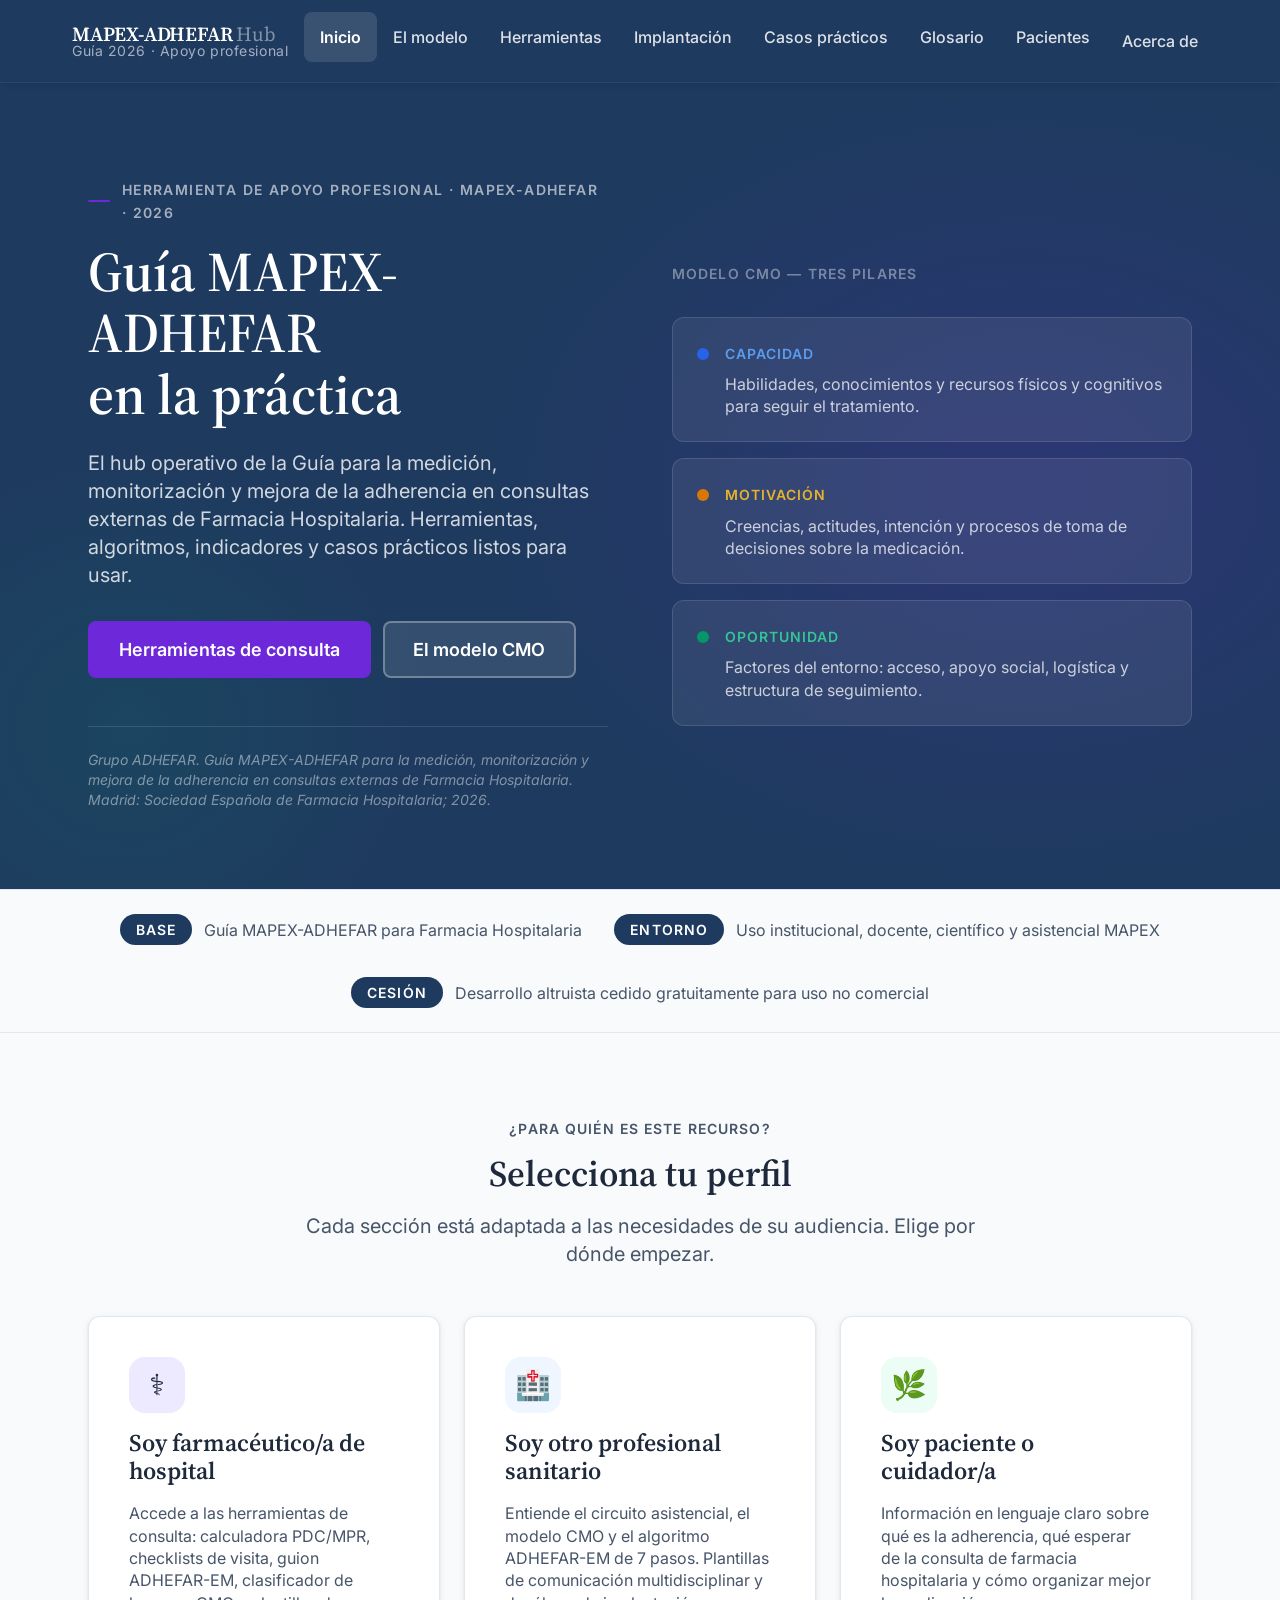
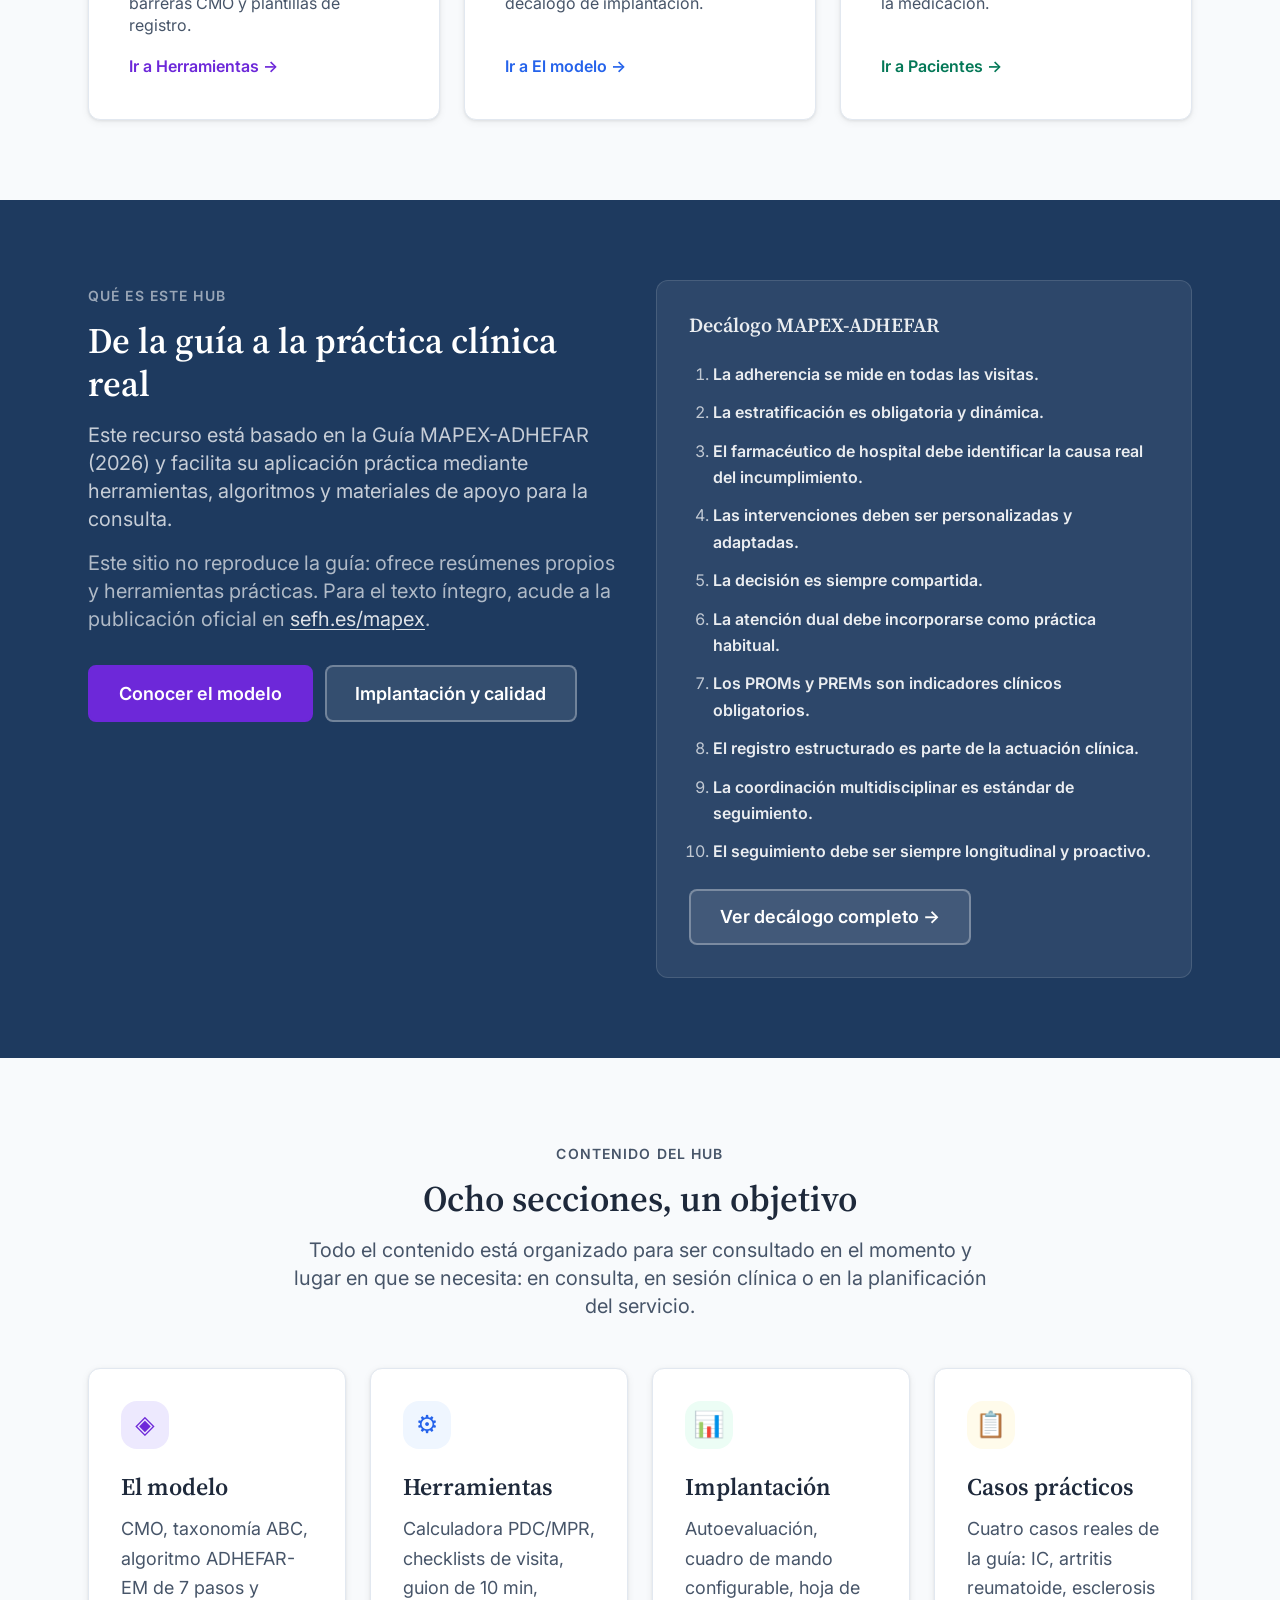
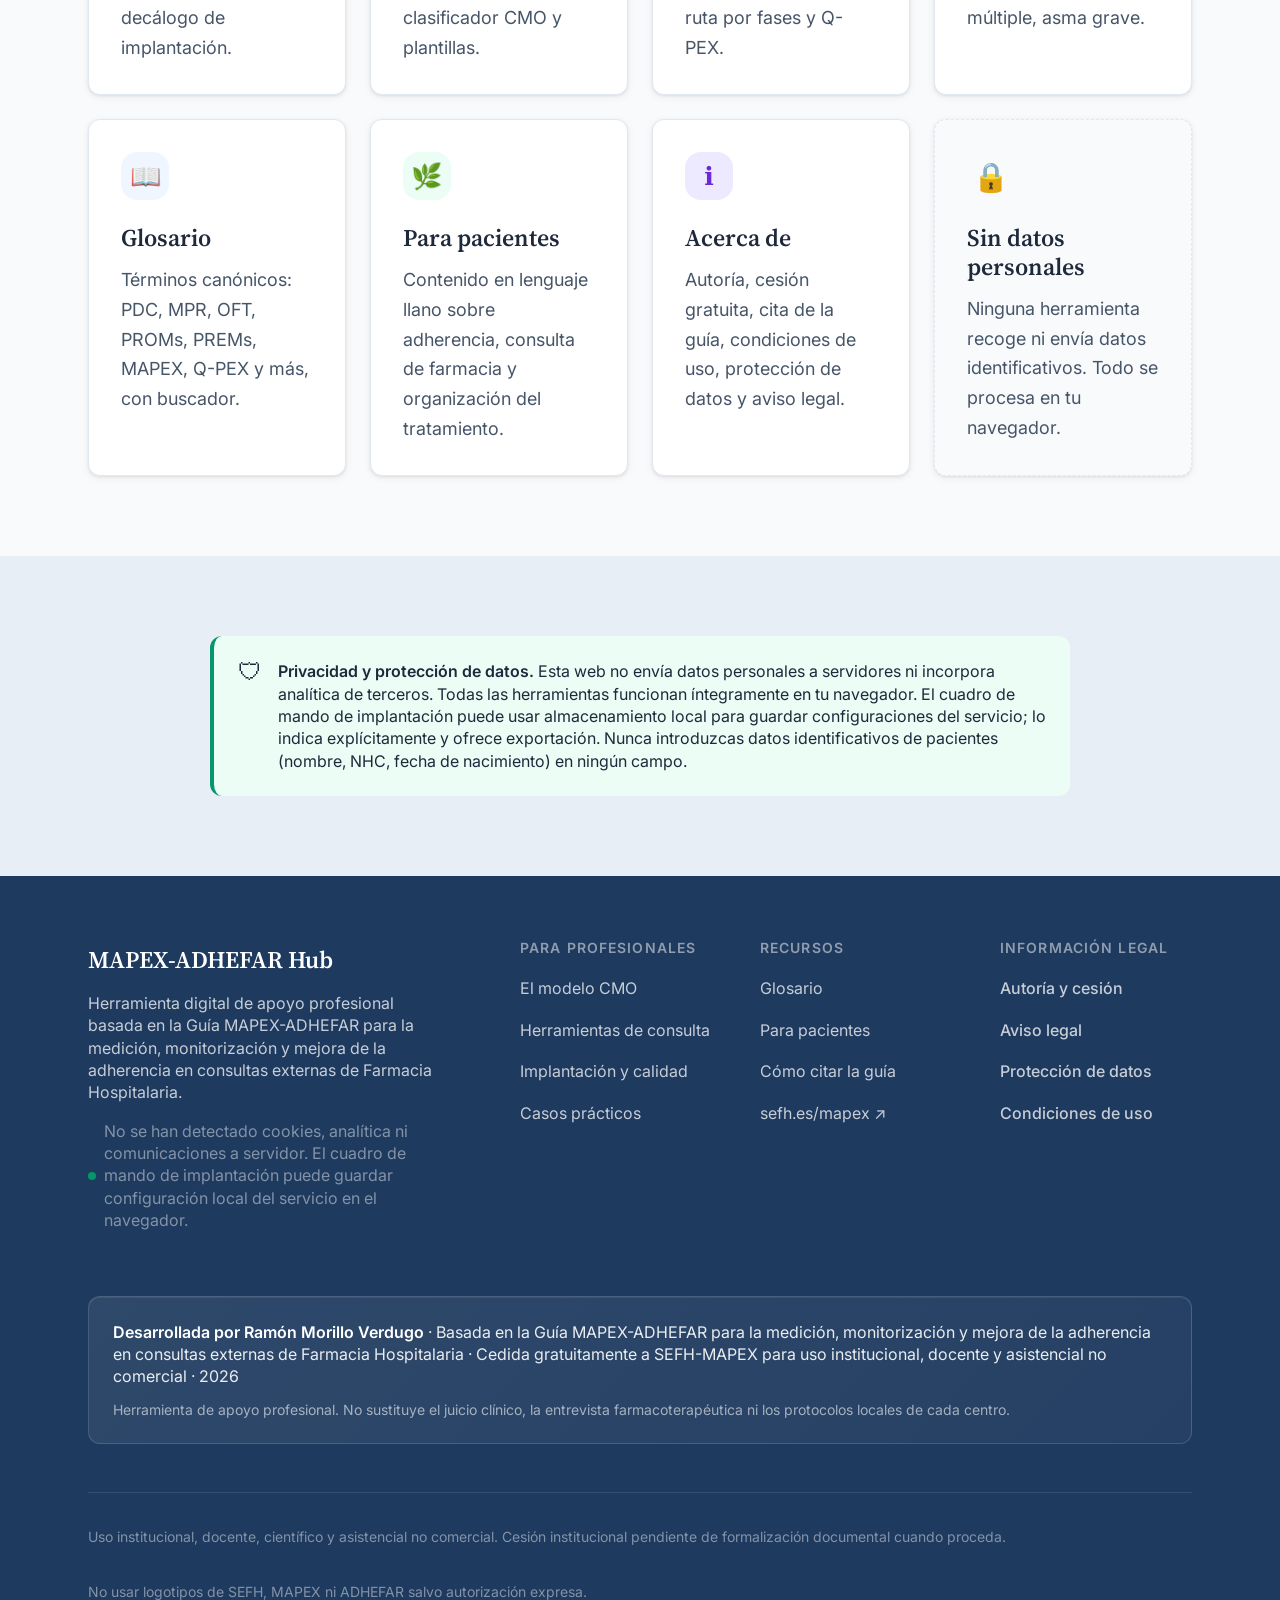
==== commit 4bb2ab2e: "Add institutional legal and authorship layer" ====
--- a/index.html
+++ b/index.html
@@ -4,7 +4,7 @@
   <meta charset="UTF-8">
   <meta name="viewport" content="width=device-width, initial-scale=1.0">
   <title>MAPEX-ADHEFAR Hub — Adherencia en Farmacia Hospitalaria</title>
-  <meta name="description" content="Recurso operativo oficial de la Guía MAPEX-ADHEFAR para la medición, monitorización y mejora de la adherencia en consultas externas de Farmacia Hospitalaria. SEFH · Grupo ADHEFAR · 2026.">
+  <meta name="description" content="Herramienta digital de apoyo profesional basada en la Guía MAPEX-ADHEFAR para la medición, monitorización y mejora de la adherencia en consultas externas de Farmacia Hospitalaria. 2026.">
   <meta property="og:title" content="MAPEX-ADHEFAR Hub">
   <meta property="og:description" content="Herramientas operativas, casos prácticos y recursos de implantación de la Guía MAPEX-ADHEFAR (SEFH, 2026).">
   <meta property="og:type" content="website">
@@ -268,7 +268,7 @@
       padding-block: var(--sp-12);
     }
 
-    /* Sello SEFH */
+    /* Referencias institucionales en texto (sin logotipos) */
     .sello-strip {
       background: var(--c-fondo);
       border-top: 1px solid var(--c-borde-claro);
@@ -310,7 +310,7 @@
     <section class="hero" aria-labelledby="hero-titulo">
       <div class="container hero-inner">
         <div>
-          <div class="hero-eyebrow">Recurso operativo oficial · SEFH · MAPEX · 2026</div>
+          <div class="hero-eyebrow">Herramienta de apoyo profesional · MAPEX-ADHEFAR · 2026</div>
           <h1 id="hero-titulo">Guía MAPEX-ADHEFAR<br>en la práctica</h1>
           <p class="hero-subtitle">
             El hub operativo de la Guía para la medición, monitorización y mejora de la adherencia en consultas externas de Farmacia Hospitalaria. Herramientas, algoritmos, indicadores y casos prácticos listos para usar.
@@ -350,20 +350,20 @@
       </div>
     </section>
 
-    <!-- Sello institucional -->
+    <!-- Referencias institucionales en texto (sin logotipos) -->
     <div class="sello-strip">
       <div class="container sello-inner">
         <div class="sello-item">
-          <span class="sello-badge">SEFH</span>
-          <span>Sociedad Española de Farmacia Hospitalaria</span>
+          <span class="sello-badge">Base</span>
+          <span>Guía MAPEX-ADHEFAR para Farmacia Hospitalaria</span>
         </div>
         <div class="sello-item">
-          <span class="sello-badge">MAPEX</span>
-          <span>Marco de calidad de atención al paciente externo</span>
+          <span class="sello-badge">Entorno</span>
+          <span>Uso institucional, docente, científico y asistencial MAPEX</span>
         </div>
         <div class="sello-item">
-          <span class="sello-badge">ADHEFAR</span>
-          <span>Grupo de trabajo de adherencia farmacéutica</span>
+          <span class="sello-badge">Cesión</span>
+          <span>Desarrollo altruista cedido gratuitamente para uso no comercial</span>
         </div>
       </div>
     </div>
@@ -406,7 +406,7 @@
           <div class="section-header">
             <span class="eyebrow">Qué es este hub</span>
             <h2 id="que-es-titulo">De la guía a la práctica clínica real</h2>
-            <p class="lead">La Guía MAPEX-ADHEFAR (SEFH, 2026) remite a este recurso como complemento operativo para "operativizar su puesta en marcha". Aquí encontrarás las herramientas, algoritmos y materiales que la guía describe, listos para usar desde la consulta.</p>
+            <p class="lead">Este recurso está basado en la Guía MAPEX-ADHEFAR (2026) y facilita su aplicación práctica mediante herramientas, algoritmos y materiales de apoyo para la consulta.</p>
             <p class="lead" style="color:rgba(255,255,255,.65)">Este sitio no reproduce la guía: ofrece resúmenes propios y herramientas prácticas. Para el texto íntegro, acude a la publicación oficial en <a href="https://www.sefh.es/mapex" target="_blank" rel="noopener" style="color:rgba(255,255,255,.85)">sefh.es/mapex</a>.</p>
             <div class="btn-group" style="margin-top:var(--sp-6)">
               <a class="btn btn-hero-primary" href="modelo.html">Conocer el modelo</a>
@@ -477,7 +477,7 @@
           <a class="feature-card" href="acerca.html" style="text-decoration:none">
             <div class="feature-icon violeta" aria-hidden="true">ℹ</div>
             <h3>Acerca de</h3>
-            <p>Créditos, cita oficial de la guía, grupo ADHEFAR, MAPEX, SEFH y aviso legal.</p>
+            <p>Autoría, cesión gratuita, cita de la guía, condiciones de uso, protección de datos y aviso legal.</p>
           </a>
           <div class="feature-card" style="background:var(--c-fondo);border-style:dashed">
             <div class="feature-icon" style="background:var(--c-fondo);font-size:1.6rem" aria-hidden="true">🔒</div>
@@ -494,7 +494,7 @@
         <div class="notice notice-privacidad" style="max-width:860px;margin-inline:auto">
           <div class="notice-icon" aria-hidden="true">🛡</div>
           <div>
-            <strong>Privacidad y protección de datos.</strong> Esta web no recoge, almacena ni envía ningún dato personal. Todas las herramientas funcionan íntegramente en tu navegador. Si alguna herramienta usa el almacenamiento local del navegador para guardar configuraciones del servicio, lo indicará explícitamente y ofrecerá exportación. Nunca introduzcas datos identificativos de pacientes (nombre, NHC, fecha de nacimiento) en ningún campo.
+            <strong>Privacidad y protección de datos.</strong> Esta web no envía datos personales a servidores ni incorpora analítica de terceros. Todas las herramientas funcionan íntegramente en tu navegador. El cuadro de mando de implantación puede usar almacenamiento local para guardar configuraciones del servicio; lo indica explícitamente y ofrece exportación. Nunca introduzcas datos identificativos de pacientes (nombre, NHC, fecha de nacimiento) en ningún campo.
           </div>
         </div>
       </div>
--- a/css/layout.css
+++ b/css/layout.css
@@ -297,3 +297,131 @@
 @media (min-width: 768px) {
   .page-hero h1 { font-size: var(--fs-3xl); }
 }
+
+/* ===== FOOTER LEGAL / AUTORÍA ===== */
+.footer-brand-wide p {
+  max-width: 62ch;
+}
+
+.footer-legal-links a {
+  font-weight: var(--fw-medium);
+}
+
+.footer-attribution {
+  margin-top: var(--sp-8);
+  padding: var(--sp-5);
+  border: 1px solid rgba(255,255,255,.14);
+  border-radius: var(--radius-card);
+  background: linear-gradient(135deg, rgba(255,255,255,.08), rgba(255,255,255,.035));
+  box-shadow: inset 0 1px 0 rgba(255,255,255,.08);
+}
+.footer-attribution p {
+  font-size: var(--fs-xs);
+  color: rgba(255,255,255,.72);
+  line-height: var(--lh-snug);
+  margin-bottom: var(--sp-3);
+}
+.footer-attribution p:first-child {
+  font-size: var(--fs-sm);
+  color: rgba(255,255,255,.9);
+}
+.footer-attribution p:last-child {
+  margin-bottom: 0;
+  color: rgba(255,255,255,.58);
+}
+.footer-attribution strong {
+  color: #fff;
+}
+
+@media (min-width: 960px) {
+  .footer-brand-wide {
+    padding-right: var(--sp-6);
+  }
+}
+
+/* ===== PÁGINA LEGAL / CESIÓN ===== */
+.legal-shell {
+  display: grid;
+  gap: var(--sp-6);
+}
+
+.legal-toc {
+  display: flex;
+  flex-wrap: wrap;
+  gap: var(--sp-3);
+  padding: var(--sp-4);
+  border: 1px solid var(--c-borde-claro);
+  border-radius: var(--radius-card);
+  background: var(--c-superficie);
+  box-shadow: var(--shadow-xs);
+}
+.legal-toc a {
+  display: inline-flex;
+  align-items: center;
+  min-height: 40px;
+  padding: var(--sp-2) var(--sp-4);
+  border-radius: var(--radius-pill);
+  background: var(--c-institucional-claro);
+  color: var(--c-institucional);
+  font-size: var(--fs-sm);
+  font-weight: var(--fw-semi);
+  text-decoration: none;
+}
+.legal-toc a:hover,
+.legal-toc a:focus-visible {
+  background: var(--c-acento-claro);
+  color: var(--c-acento-texto);
+}
+
+.legal-card {
+  background: var(--c-superficie);
+  border: 1px solid var(--c-borde-claro);
+  border-radius: var(--radius-card);
+  padding: clamp(var(--sp-5), 4vw, var(--sp-7));
+  box-shadow: var(--shadow-sm);
+  scroll-margin-top: 96px;
+}
+.legal-card h2 {
+  margin-bottom: var(--sp-4);
+}
+.legal-card h3 {
+  margin-top: var(--sp-6);
+  margin-bottom: var(--sp-3);
+  font-size: var(--fs-lg);
+}
+.legal-card .eyebrow {
+  margin-bottom: var(--sp-2);
+}
+.legal-card ul {
+  color: var(--c-texto-secundario);
+}
+
+.legal-highlight {
+  margin-block: var(--sp-5);
+  padding: var(--sp-4) var(--sp-5);
+  border-left: 4px solid var(--c-acento);
+  border-radius: var(--radius);
+  background: var(--c-acento-claro);
+  color: var(--c-acento-texto);
+  font-size: var(--fs-sm);
+}
+.legal-highlight strong {
+  color: var(--c-acento-texto);
+}
+
+.legal-field-list {
+  display: grid;
+  gap: var(--sp-3);
+  padding: 0;
+  list-style: none;
+}
+.legal-field-list li {
+  padding: var(--sp-3) var(--sp-4);
+  border: 1px solid var(--c-borde-claro);
+  border-radius: var(--radius);
+  background: var(--c-fondo);
+  color: var(--c-texto-secundario);
+}
+.legal-field-list strong {
+  color: var(--c-texto);
+}
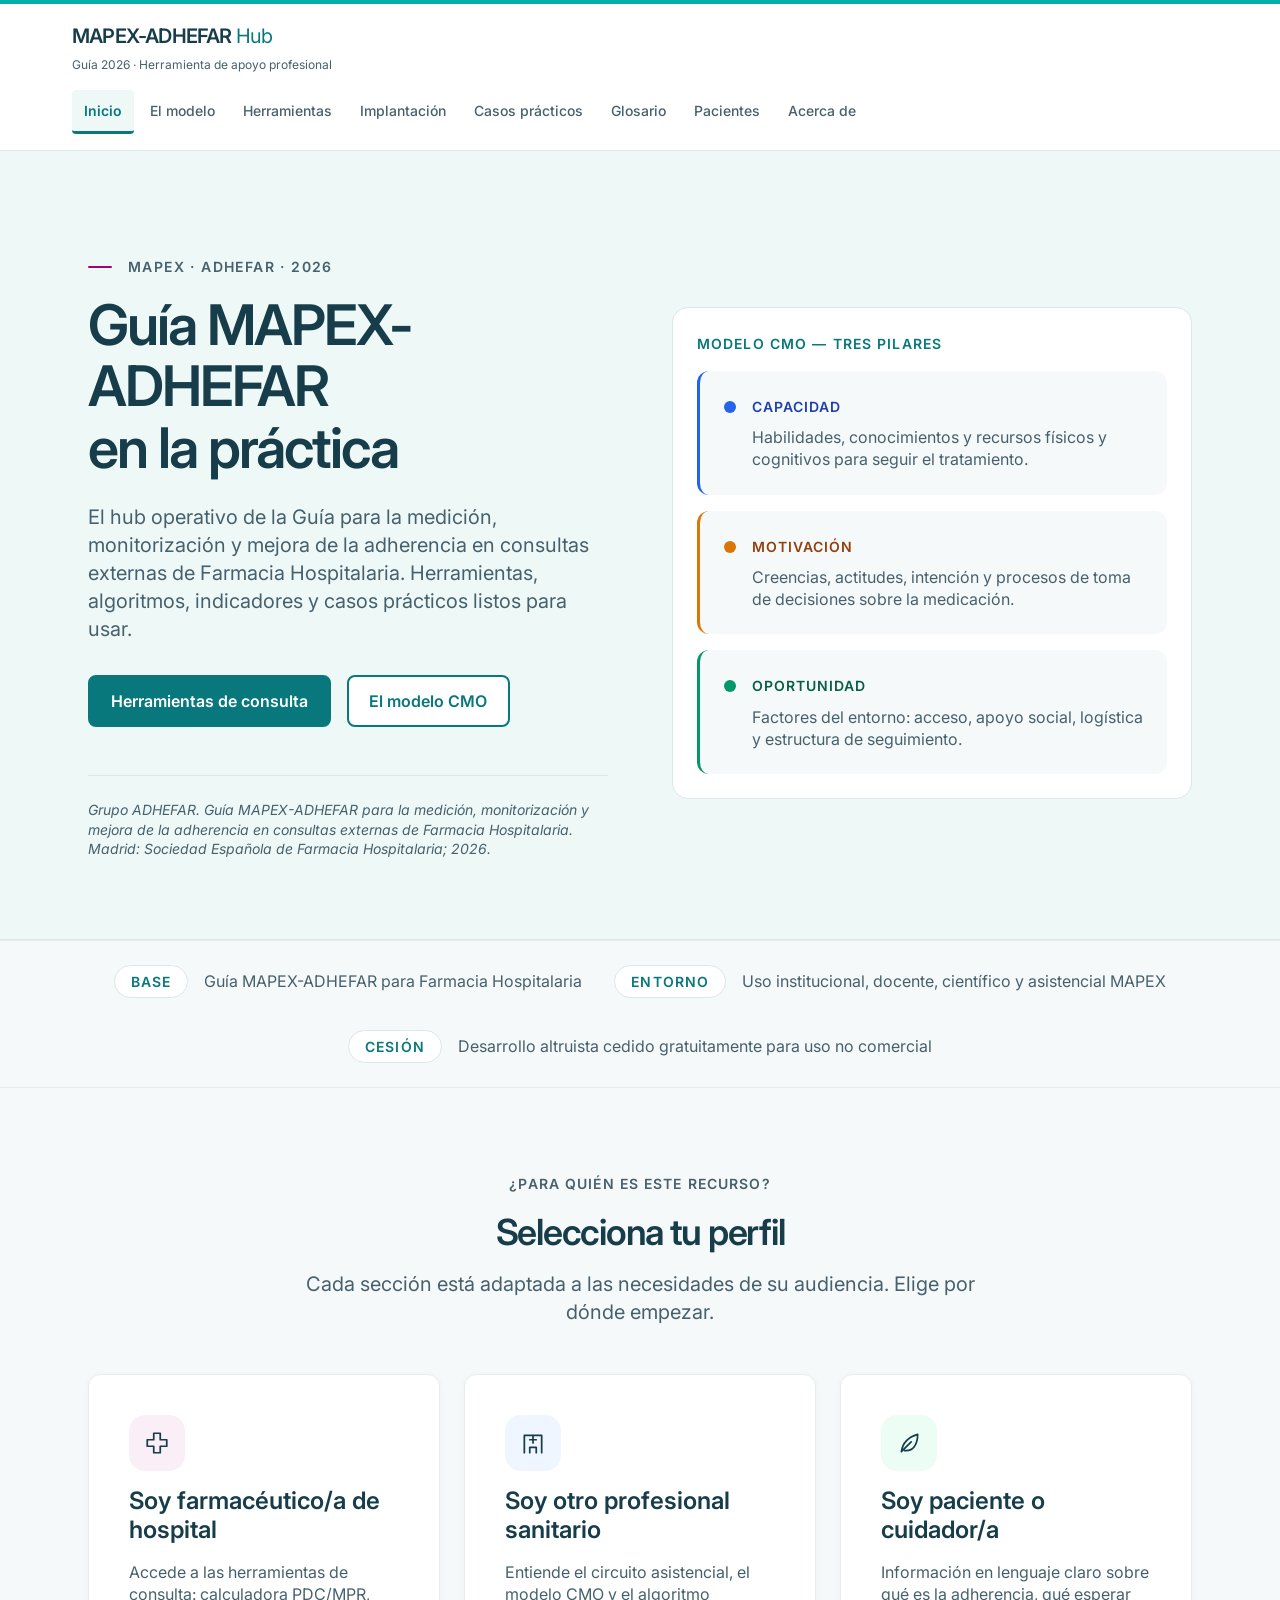
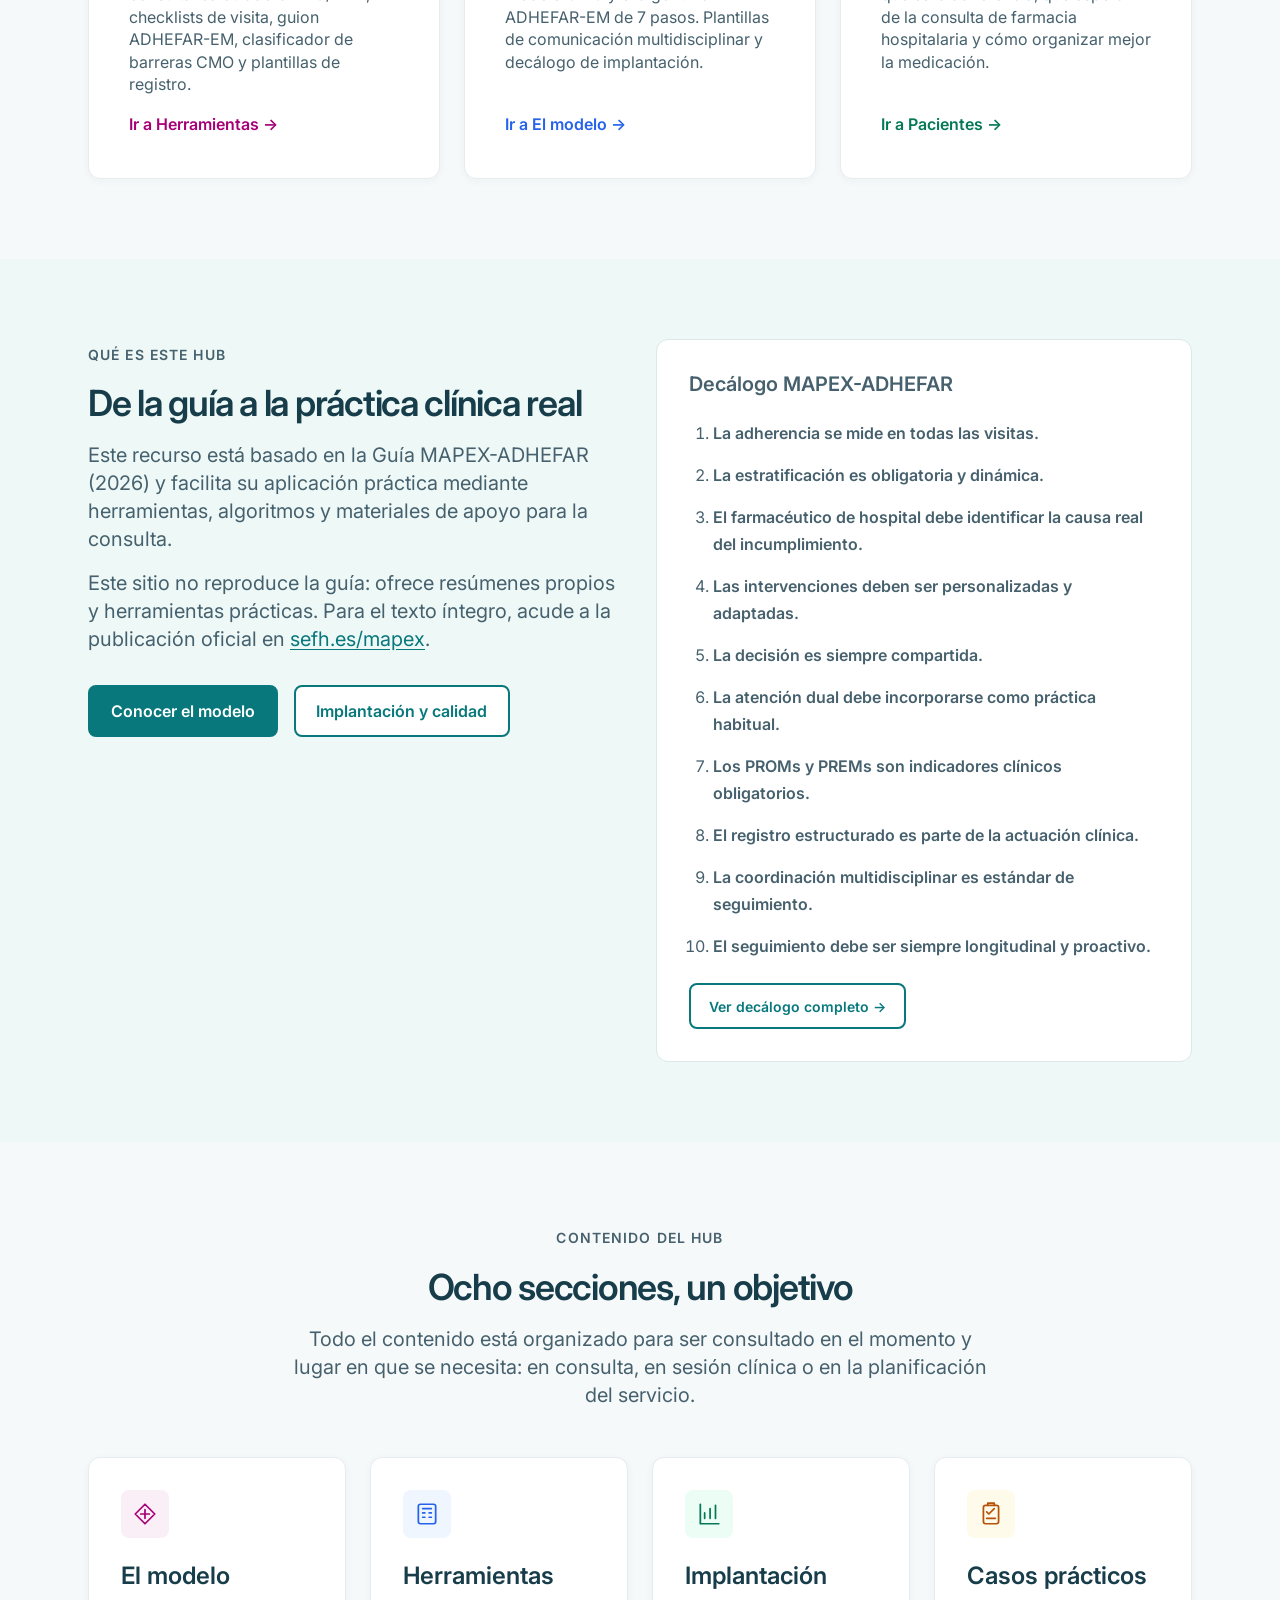
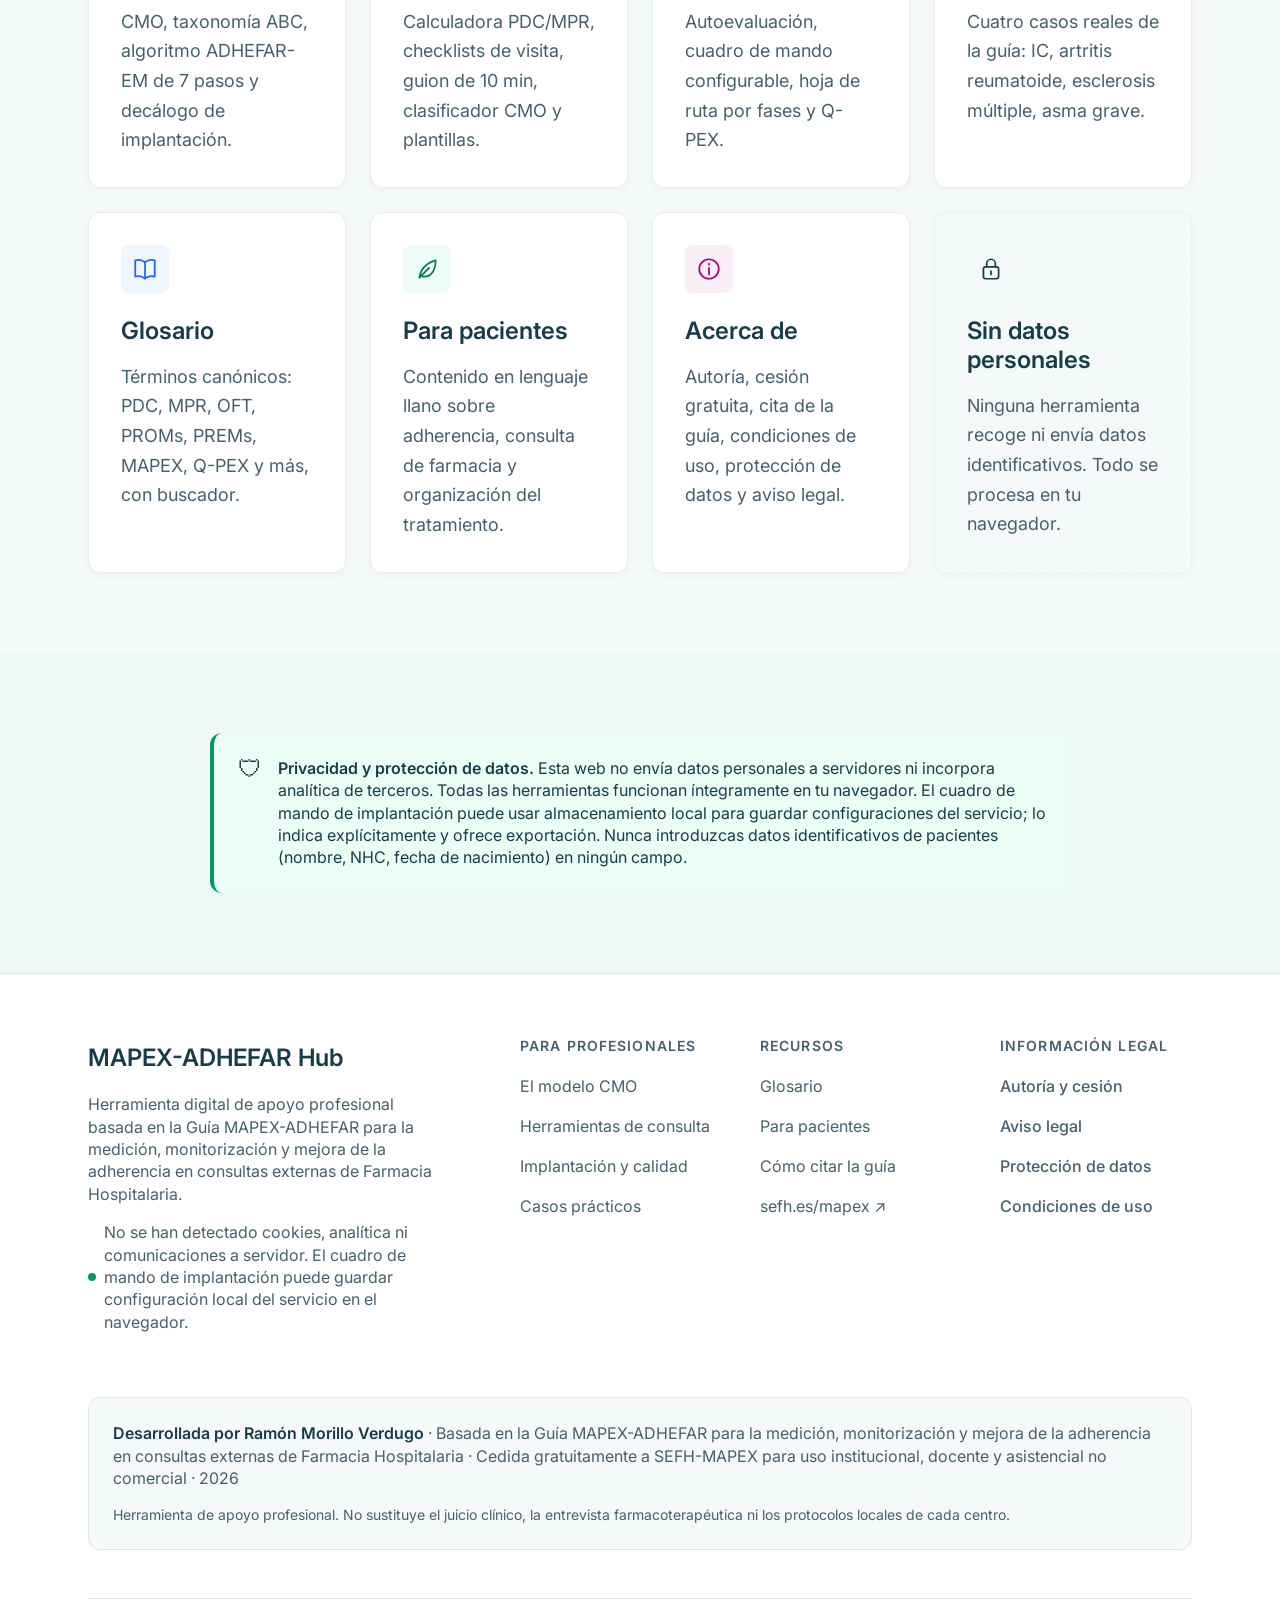
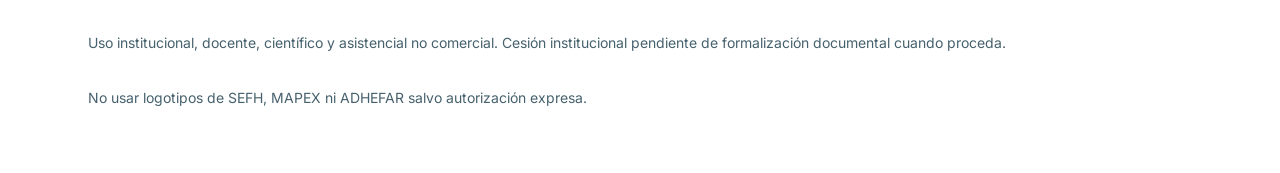
==== commit 410d9781: "Redesign MAPEX-ADHEFAR visual identity and accessibility" ====
--- a/index.html
+++ b/index.html
@@ -11,7 +11,7 @@
   <meta property="og:locale" content="es_ES">
   <link rel="preconnect" href="https://fonts.googleapis.com">
   <link rel="preconnect" href="https://fonts.gstatic.com" crossorigin>
-  <link href="https://fonts.googleapis.com/css2?family=Inter:wght@400;500;600&family=Source+Serif+4:wght@400;600&display=swap" rel="stylesheet">
+  <link href="https://fonts.googleapis.com/css2?family=Inter:wght@400;500;600&display=swap" rel="stylesheet">
   <link rel="stylesheet" href="css/tokens.css">
   <link rel="stylesheet" href="css/base.css">
   <link rel="stylesheet" href="css/layout.css">
@@ -20,21 +20,13 @@
   <style>
     /* Estilos específicos de portada */
     .hero {
-      background: var(--c-institucional);
-      color: #fff;
+      background: var(--c-marca-claro);
+      color: var(--c-texto);
       padding-block: var(--sp-14) var(--sp-12);
       position: relative;
       overflow: hidden;
     }
-    .hero::before {
-      content: '';
-      position: absolute;
-      inset: 0;
-      background:
-        radial-gradient(ellipse 60% 70% at 80% 50%, rgba(109,40,217,.18) 0%, transparent 70%),
-        radial-gradient(ellipse 40% 60% at 10% 80%, rgba(5,150,105,.12) 0%, transparent 60%);
-      pointer-events: none;
-    }
+    .hero::before { content: none; }
     .hero-inner {
       position: relative;
       display: grid;
@@ -52,7 +44,7 @@
       font-weight: var(--fw-semi);
       text-transform: uppercase;
       letter-spacing: .1em;
-      color: rgba(255,255,255,.6);
+      color: var(--c-texto-secundario);
       margin-bottom: var(--sp-4);
     }
     .hero-eyebrow::before {
@@ -64,14 +56,14 @@
       border-radius: var(--radius-pill);
     }
     .hero h1 {
-      color: #fff;
+      color: var(--c-texto);
       font-size: clamp(var(--fs-2xl), 5vw, var(--fs-4xl));
       margin-bottom: var(--sp-5);
       line-height: 1.1;
     }
     .hero-subtitle {
       font-size: var(--fs-md);
-      color: rgba(255,255,255,.8);
+      color: var(--c-texto-secundario);
       line-height: var(--lh-snug);
       margin-bottom: var(--sp-6);
       max-width: 52ch;
@@ -82,35 +74,15 @@
       gap: var(--sp-3);
       margin-bottom: var(--sp-8);
     }
-    .btn-hero-primary {
-      background: var(--c-acento);
-      color: #fff;
-      border: 2px solid var(--c-acento);
-      padding: 0.75em 1.6em;
-      font-size: var(--fs-base);
-    }
-    .btn-hero-primary:hover {
-      background: var(--c-acento-texto);
-      border-color: var(--c-acento-texto);
-      color: #fff;
-    }
-    .btn-hero-secondary {
-      background: rgba(255,255,255,.1);
-      color: #fff;
-      border: 2px solid rgba(255,255,255,.3);
-      padding: 0.75em 1.6em;
-      font-size: var(--fs-base);
-    }
-    .btn-hero-secondary:hover {
-      background: rgba(255,255,255,.18);
-      border-color: rgba(255,255,255,.5);
-      color: #fff;
-    }
+    .btn-hero-primary { background: var(--c-marca); color: #fff; border-color: var(--c-marca); padding: .8em 1.3em; }
+    .btn-hero-primary:hover { background: var(--c-marca-hover); border-color: var(--c-marca-hover); color: #fff; }
+    .btn-hero-secondary { background: var(--c-superficie); color: var(--c-marca); border-color: var(--c-marca); padding: .8em 1.3em; }
+    .btn-hero-secondary:hover { background: var(--c-marca-claro); color: var(--c-marca-hover); }
     .hero-citation {
       font-size: var(--fs-xs);
-      color: rgba(255,255,255,.45);
+      color: var(--c-texto-secundario);
       line-height: var(--lh-snug);
-      border-top: 1px solid rgba(255,255,255,.12);
+      border-top: 1px solid var(--c-borde);
       padding-top: var(--sp-5);
     }
     .hero-citation cite { font-style: italic; }
@@ -121,8 +93,8 @@
       gap: var(--sp-4);
     }
     .cmo-item {
-      background: rgba(255,255,255,.07);
-      border: 1px solid rgba(255,255,255,.12);
+      background: var(--c-superficie);
+      border: 1px solid var(--c-borde);
       border-radius: var(--radius-card);
       padding: var(--sp-5);
       display: flex;
@@ -144,14 +116,14 @@
       font-weight: var(--fw-semi);
       text-transform: uppercase;
       letter-spacing: .07em;
-      color: rgba(255,255,255,.5);
+      color: var(--c-texto-secundario);
       margin-bottom: var(--sp-2);
     }
-    .cmo-item.cap .cmo-label { color: rgba(96,165,250,.9); }
-    .cmo-item.mot .cmo-label { color: rgba(251,191,36,.9); }
-    .cmo-item.opp .cmo-label { color: rgba(52,211,153,.9); }
+    .cmo-item.cap .cmo-label { color: var(--c-capacidad-texto); }
+    .cmo-item.mot .cmo-label { color: var(--c-motivacion-texto); }
+    .cmo-item.opp .cmo-label { color: var(--c-oportunidad-texto); }
     .cmo-desc {
-      color: rgba(255,255,255,.75);
+      color: var(--c-texto-secundario);
       font-size: var(--fs-sm);
       line-height: var(--lh-snug);
     }
@@ -159,10 +131,22 @@
       font-size: var(--fs-xs);
       text-transform: uppercase;
       letter-spacing: .08em;
-      color: rgba(255,255,255,.4);
+      color: var(--c-texto-secundario);
       margin-bottom: var(--sp-4);
       font-weight: var(--fw-semi);
     }
+
+    .hero { border-bottom: 1px solid var(--c-borde); }
+    .hero h1 { max-width: 15ch; font-weight: 600; }
+    .cmo-panel { padding: var(--sp-5); border: 1px solid var(--c-borde); border-radius: var(--radius-lg); background: var(--c-superficie); }
+    .cmo-panel-title { margin-bottom: 0; color: var(--c-marca); }
+    .cmo-item { background: var(--c-fondo); border: 0; }
+    .cmo-item .cmo-label { margin-bottom: 8px; }
+    .cmo-item.cap { border-left: 3px solid var(--c-capacidad); }
+    .cmo-item.mot { border-left: 3px solid var(--c-motivacion); }
+    .cmo-item.opp { border-left: 3px solid var(--c-oportunidad); }
+    @media (max-width: 639px) { .hero { padding-block: var(--sp-8); } .hero-inner { gap: var(--sp-6); } .hero-actions .btn { width: 100%; } }
+    @media (prefers-reduced-motion: reduce) { .puerta:hover { transform: none; } }
 
     /* Tres puertas de entrada */
     .puertas {
@@ -172,7 +156,7 @@
       display: grid;
       gap: var(--sp-5);
     }
-    @media (min-width: 768px) {
+    @media (min-width: 1024px) {
       .puertas-grid { grid-template-columns: repeat(3, 1fr); }
     }
     .puerta {
@@ -233,22 +217,22 @@
 
     /* Qué es */
     .que-es {
-      background: var(--c-institucional);
-      color: #fff;
+      background: var(--c-marca-claro);
+      color: var(--c-texto);
       padding-block: var(--sp-12);
     }
-    .que-es .section-header { color: #fff; }
-    .que-es .section-header h2 { color: #fff; }
-    .que-es .eyebrow { color: rgba(255,255,255,.55); }
-    .que-es .lead { color: rgba(255,255,255,.75); }
+    .que-es .section-header { color: var(--c-texto); }
+    .que-es .section-header h2 { color: var(--c-texto); }
+    .que-es .eyebrow { color: var(--c-texto-secundario); }
+    .que-es .lead { color: var(--c-texto-secundario); }
     .decalogo-preview {
-      background: rgba(255,255,255,.07);
-      border: 1px solid rgba(255,255,255,.12);
+      background: var(--c-superficie);
+      border: 1px solid var(--c-borde);
       border-radius: var(--radius-card);
       padding: var(--sp-6);
     }
     .decalogo-preview h3 {
-      color: rgba(255,255,255,.9);
+      color: var(--c-texto-secundario);
       font-size: var(--fs-md);
       margin-bottom: var(--sp-5);
     }
@@ -257,11 +241,11 @@
       margin: 0;
     }
     .decalogo-preview li {
-      color: rgba(255,255,255,.7);
+      color: var(--c-texto-secundario);
       font-size: var(--fs-sm);
       margin-bottom: var(--sp-3);
     }
-    .decalogo-preview li strong { color: rgba(255,255,255,.9); }
+    .decalogo-preview li strong { color: var(--c-texto-secundario); }
 
     /* Qué ofrece la web */
     .que-ofrece {
@@ -296,8 +280,9 @@
       letter-spacing: .08em;
       padding: var(--sp-1) var(--sp-4);
       border-radius: var(--radius-pill);
-      background: var(--c-institucional);
-      color: #fff;
+      background: var(--c-superficie);
+      border: 1px solid var(--c-borde);
+      color: var(--c-marca);
     }
   </style>
 </head>
@@ -310,7 +295,7 @@
     <section class="hero" aria-labelledby="hero-titulo">
       <div class="container hero-inner">
         <div>
-          <div class="hero-eyebrow">Herramienta de apoyo profesional · MAPEX-ADHEFAR · 2026</div>
+          <div class="hero-eyebrow">MAPEX · ADHEFAR · 2026</div>
           <h1 id="hero-titulo">Guía MAPEX-ADHEFAR<br>en la práctica</h1>
           <p class="hero-subtitle">
             El hub operativo de la Guía para la medición, monitorización y mejora de la adherencia en consultas externas de Farmacia Hospitalaria. Herramientas, algoritmos, indicadores y casos prácticos listos para usar.
@@ -378,19 +363,19 @@
         </div>
         <div class="puertas-grid">
           <a class="puerta farmaceutico" href="herramientas.html">
-            <div class="puerta-icon" aria-hidden="true">⚕</div>
+            <div class="puerta-icon" aria-hidden="true"><svg viewBox="0 0 24 24" fill="none" stroke="currentColor" stroke-width="1.6" stroke-linecap="round" stroke-linejoin="round" focusable="false"><path d="M9 3h6v6h6v6h-6v6H9v-6H3V9h6z"/></svg></div>
             <h3>Soy farmacéutico/a de hospital</h3>
             <p>Accede a las herramientas de consulta: calculadora PDC/MPR, checklists de visita, guion ADHEFAR-EM, clasificador de barreras CMO y plantillas de registro.</p>
             <span class="puerta-cta">Ir a Herramientas →</span>
           </a>
           <a class="puerta profesional" href="modelo.html">
-            <div class="puerta-icon" aria-hidden="true">🏥</div>
+            <div class="puerta-icon" aria-hidden="true"><svg viewBox="0 0 24 24" fill="none" stroke="currentColor" stroke-width="1.6" stroke-linecap="round" stroke-linejoin="round" focusable="false"><path d="M4 21V5h16v16M9 21v-5h6v5M9 9h6m-3-3v6"/></svg></div>
             <h3>Soy otro profesional sanitario</h3>
             <p>Entiende el circuito asistencial, el modelo CMO y el algoritmo ADHEFAR-EM de 7 pasos. Plantillas de comunicación multidisciplinar y decálogo de implantación.</p>
             <span class="puerta-cta">Ir a El modelo →</span>
           </a>
           <a class="puerta paciente" href="pacientes.html">
-            <div class="puerta-icon" aria-hidden="true">🌿</div>
+            <div class="puerta-icon" aria-hidden="true"><svg viewBox="0 0 24 24" fill="none" stroke="currentColor" stroke-width="1.6" stroke-linecap="round" stroke-linejoin="round" focusable="false"><path d="M5 20c1-8 5-13 15-16 0 9-4 16-12 15M5 20l9-9"/></svg></div>
             <h3>Soy paciente o cuidador/a</h3>
             <p>Información en lenguaje claro sobre qué es la adherencia, qué esperar de la consulta de farmacia hospitalaria y cómo organizar mejor la medicación.</p>
             <span class="puerta-cta">Ir a Pacientes →</span>
@@ -407,7 +392,7 @@
             <span class="eyebrow">Qué es este hub</span>
             <h2 id="que-es-titulo">De la guía a la práctica clínica real</h2>
             <p class="lead">Este recurso está basado en la Guía MAPEX-ADHEFAR (2026) y facilita su aplicación práctica mediante herramientas, algoritmos y materiales de apoyo para la consulta.</p>
-            <p class="lead" style="color:rgba(255,255,255,.65)">Este sitio no reproduce la guía: ofrece resúmenes propios y herramientas prácticas. Para el texto íntegro, acude a la publicación oficial en <a href="https://www.sefh.es/mapex" target="_blank" rel="noopener" style="color:rgba(255,255,255,.85)">sefh.es/mapex</a>.</p>
+            <p class="lead" style="color:var(--c-texto-secundario)">Este sitio no reproduce la guía: ofrece resúmenes propios y herramientas prácticas. Para el texto íntegro, acude a la publicación oficial en <a href="https://www.sefh.es/mapex" target="_blank" rel="noopener" style="color:var(--c-marca)">sefh.es/mapex</a>.</p>
             <div class="btn-group" style="margin-top:var(--sp-6)">
               <a class="btn btn-hero-primary" href="modelo.html">Conocer el modelo</a>
               <a class="btn btn-hero-secondary" href="implantacion.html">Implantación y calidad</a>
@@ -445,42 +430,42 @@
         </div>
         <div class="grid-4">
           <a class="feature-card" href="modelo.html" style="text-decoration:none">
-            <div class="feature-icon violeta" aria-hidden="true">◈</div>
+            <div class="feature-icon violeta" aria-hidden="true"><svg viewBox="0 0 24 24" fill="none" stroke="currentColor" stroke-width="1.6" stroke-linecap="round" stroke-linejoin="round" focusable="false"><path d="m12 3 9 9-9 9-9-9zM8 12h8m-4-4v8"/></svg></div>
             <h3>El modelo</h3>
             <p>CMO, taxonomía ABC, algoritmo ADHEFAR-EM de 7 pasos y decálogo de implantación.</p>
           </a>
           <a class="feature-card" href="herramientas.html" style="text-decoration:none">
-            <div class="feature-icon azul" aria-hidden="true">⚙</div>
+            <div class="feature-icon azul" aria-hidden="true"><svg viewBox="0 0 24 24" fill="none" stroke="currentColor" stroke-width="1.6" stroke-linecap="round" stroke-linejoin="round" focusable="false"><rect x="4" y="3" width="16" height="18" rx="2"/><path d="M8 7h8M8 11h2m4 0h2m-8 4h2m4 0h2"/></svg></div>
             <h3>Herramientas</h3>
             <p>Calculadora PDC/MPR, checklists de visita, guion de 10 min, clasificador CMO y plantillas.</p>
           </a>
           <a class="feature-card" href="implantacion.html" style="text-decoration:none">
-            <div class="feature-icon verde" aria-hidden="true">📊</div>
+            <div class="feature-icon verde" aria-hidden="true"><svg viewBox="0 0 24 24" fill="none" stroke="currentColor" stroke-width="1.6" stroke-linecap="round" stroke-linejoin="round" focusable="false"><path d="M4 3v18h17M8 16v-5m5 5V7m5 9V4"/></svg></div>
             <h3>Implantación</h3>
             <p>Autoevaluación, cuadro de mando configurable, hoja de ruta por fases y Q-PEX.</p>
           </a>
           <a class="feature-card" href="casos.html" style="text-decoration:none">
-            <div class="feature-icon ambar" aria-hidden="true">📋</div>
+            <div class="feature-icon ambar" aria-hidden="true"><svg viewBox="0 0 24 24" fill="none" stroke="currentColor" stroke-width="1.6" stroke-linecap="round" stroke-linejoin="round" focusable="false"><rect x="5" y="4" width="14" height="17" rx="2"/><path d="M9 4V2h6v2M8 10l2 2 5-5m-7 9h8"/></svg></div>
             <h3>Casos prácticos</h3>
             <p>Cuatro casos reales de la guía: IC, artritis reumatoide, esclerosis múltiple, asma grave.</p>
           </a>
           <a class="feature-card" href="glosario.html" style="text-decoration:none">
-            <div class="feature-icon azul" aria-hidden="true">📖</div>
+            <div class="feature-icon azul" aria-hidden="true"><svg viewBox="0 0 24 24" fill="none" stroke="currentColor" stroke-width="1.6" stroke-linecap="round" stroke-linejoin="round" focusable="false"><path d="M12 5v16M3 4c4-1 7 0 9 2 2-2 5-3 9-2v15c-4-1-7 0-9 2-2-2-5-3-9-2z"/></svg></div>
             <h3>Glosario</h3>
             <p>Términos canónicos: PDC, MPR, OFT, PROMs, PREMs, MAPEX, Q-PEX y más, con buscador.</p>
           </a>
           <a class="feature-card" href="pacientes.html" style="text-decoration:none">
-            <div class="feature-icon verde" aria-hidden="true">🌿</div>
+            <div class="feature-icon verde" aria-hidden="true"><svg viewBox="0 0 24 24" fill="none" stroke="currentColor" stroke-width="1.6" stroke-linecap="round" stroke-linejoin="round" focusable="false"><path d="M5 20c1-8 5-13 15-16 0 9-4 16-12 15M5 20l9-9"/></svg></div>
             <h3>Para pacientes</h3>
             <p>Contenido en lenguaje llano sobre adherencia, consulta de farmacia y organización del tratamiento.</p>
           </a>
           <a class="feature-card" href="acerca.html" style="text-decoration:none">
-            <div class="feature-icon violeta" aria-hidden="true">ℹ</div>
+            <div class="feature-icon violeta" aria-hidden="true"><svg viewBox="0 0 24 24" fill="none" stroke="currentColor" stroke-width="1.6" stroke-linecap="round" stroke-linejoin="round" focusable="false"><circle cx="12" cy="12" r="9"/><path d="M12 11v6m0-10v1"/></svg></div>
             <h3>Acerca de</h3>
             <p>Autoría, cesión gratuita, cita de la guía, condiciones de uso, protección de datos y aviso legal.</p>
           </a>
           <div class="feature-card" style="background:var(--c-fondo);border-style:dashed">
-            <div class="feature-icon" style="background:var(--c-fondo);font-size:1.6rem" aria-hidden="true">🔒</div>
+            <div class="feature-icon" style="background:var(--c-fondo);font-size:1.6rem" aria-hidden="true"><svg viewBox="0 0 24 24" fill="none" stroke="currentColor" stroke-width="1.6" stroke-linecap="round" stroke-linejoin="round" focusable="false"><rect x="5" y="10" width="14" height="11" rx="2"/><path d="M8 10V7a4 4 0 0 1 8 0v3m-4 4v3"/></svg></div>
             <h3>Sin datos personales</h3>
             <p>Ninguna herramienta recoge ni envía datos identificativos. Todo se procesa en tu navegador.</p>
           </div>
--- a/css/tokens.css
+++ b/css/tokens.css
@@ -15,12 +15,21 @@
   --c-oportunidad-oscuro: #047857;
   --c-oportunidad-texto: #065F46;
 
+  /* Identidad visual orientativa; no son códigos corporativos oficiales.
+     Los tokens CMO y del semáforo conservan su significado documentado. */
+  --c-marca: #08787C;
+  --c-marca-hover: #06666A;
+  --c-marca-vivo: #00AFA9;
+  --c-marca-claro: #EDF8F7;
+  --c-control-borde: #738C96;
+  --c-foco: #08787C;
+
   /* Institucional */
-  --c-institucional: #1E3A5F;
-  --c-institucional-claro: #E8EEF6;
-  --c-acento: #6D28D9;
-  --c-acento-claro: #EDE9FE;
-  --c-acento-texto: #4C1D95;
+  --c-institucional: #173D4B;
+  --c-institucional-claro: #EDF8F7;
+  --c-acento: #A60076;
+  --c-acento-claro: #FBEFF7;
+  --c-acento-texto: #80005B;
 
   /* Semáforo */
   --c-ok: #059669;
@@ -31,16 +40,16 @@
   --c-no-claro: #FEE2E2;
 
   /* Neutros */
-  --c-fondo: #F8FAFC;
+  --c-fondo: #F6F9FA;
   --c-superficie: #FFFFFF;
-  --c-texto: #1E293B;
-  --c-texto-secundario: #475569;
-  --c-texto-tenue: #94A3B8;
-  --c-borde: #CBD5E1;
-  --c-borde-claro: #E2E8F0;
+  --c-texto: #173D4B;
+  --c-texto-secundario: #46616D;
+  --c-texto-tenue: #566F7A;
+  --c-borde: #DCE7E9;
+  --c-borde-claro: #E5EDEE;
 
   /* Tipografía */
-  --ff-display: 'Source Serif 4', Georgia, serif;
+  --ff-display: 'Inter', system-ui, -apple-system, sans-serif;
   --ff-body: 'Inter', system-ui, -apple-system, sans-serif;
 
   --fs-xs:   0.778rem;  /* ~14px */
@@ -62,10 +71,10 @@
   --lh-base:   1.65;
   --lh-loose:  1.8;
 
-  /* Espaciado (base 4px) */
+  /* Escala principal de 8 px; 4 px para detalles ópticos. */
   --sp-1:  0.222rem;  /* 4px  */
   --sp-2:  0.444rem;  /* 8px  */
-  --sp-3:  0.667rem;  /* 12px */
+  --sp-3:  0.889rem;  /* 16px */
   --sp-4:  0.889rem;  /* 16px */
   --sp-5:  1.333rem;  /* 24px */
   --sp-6:  1.778rem;  /* 32px */
@@ -83,11 +92,17 @@
   --radius-lg:    16px;
   --radius-pill:  999px;
 
+  /* Alias usados por componentes de pacientes */
+  --r-sm: var(--radius-sm);
+  --r-md: var(--radius-card);
+
   /* Sombras */
   --shadow-xs: 0 1px 2px rgba(0,0,0,.06);
-  --shadow-sm: 0 1px 3px rgba(0,0,0,.08), 0 2px 8px rgba(0,0,0,.06);
-  --shadow-md: 0 2px 6px rgba(0,0,0,.08), 0 8px 24px rgba(0,0,0,.08);
+  --shadow-sm: 0 2px 8px rgba(23,61,75,.04);
+  --shadow-md: 0 6px 20px rgba(23,61,75,.08);
   --shadow-lg: 0 4px 12px rgba(0,0,0,.08), 0 16px 48px rgba(0,0,0,.1);
+
+  --header-h: 148px;
 
   /* Anchura máxima */
   --max-w: 1200px;
@@ -106,3 +121,5 @@
     --t-slow: 0ms;
   }
 }
+
+@media (max-width: 1023px) { :root { --header-h: 96px; } }
--- a/css/base.css
+++ b/css/base.css
@@ -43,12 +43,12 @@
 p:last-child { margin-bottom: 0; }
 
 a {
-  color: var(--c-capacidad);
+  color: var(--c-marca);
   text-decoration: underline;
   text-underline-offset: 3px;
   transition: color var(--t-fast);
 }
-a:hover { color: var(--c-capacidad-oscuro); }
+a:hover { color: var(--c-marca-hover); }
 
 strong { font-weight: var(--fw-semi); }
 
@@ -73,7 +73,7 @@
 
 /* Accesibilidad: foco visible */
 :focus-visible {
-  outline: 3px solid var(--c-acento);
+  outline: 3px solid var(--c-foco);
   outline-offset: 2px;
   border-radius: var(--radius-sm);
 }
@@ -179,3 +179,15 @@
   letter-spacing: .05em;
 }
 tr:last-child td { border-bottom: none; }
+
+/* La cabecera sticky no debe ocultar destinos ni el foco. */
+html { scroll-padding-top: 160px; }
+[id] { scroll-margin-top: 160px; }
+h1, h2 { letter-spacing: -.035em; text-wrap: balance; }
+input, select, textarea { min-width: 0; }
+input[type="checkbox"], input[type="radio"] { accent-color: var(--c-marca); }
+button, a, input, select, textarea { -webkit-tap-highlight-color: transparent; }
+@media (prefers-reduced-motion: reduce) {
+  html { scroll-behavior: auto; }
+  *, *::before, *::after { animation-duration: .01ms !important; transition-duration: .01ms !important; }
+}
--- a/css/layout.css
+++ b/css/layout.css
@@ -1,139 +1,64 @@
-/* ===== HEADER / NAV ===== */
+/* ===== CABECERA COMPARTIDA ===== */
 .site-header {
-  position: sticky;
-  top: 0;
-  z-index: 100;
-  background: var(--c-institucional);
-  box-shadow: 0 1px 0 rgba(255,255,255,.08), var(--shadow-sm);
-}
-
+  position: sticky; top: 0; z-index: 100;
+  background: var(--c-superficie);
+  border-top: 4px solid var(--c-marca-vivo);
+  border-bottom: 1px solid var(--c-borde);
+}
 .navbar {
-  display: flex;
-  align-items: center;
-  gap: var(--sp-4);
-  padding-block: var(--sp-3);
-  max-width: var(--max-w);
-  margin-inline: auto;
-  padding-inline: var(--sp-5);
-}
-
-.nav-brand {
-  display: flex;
-  align-items: center;
-  gap: var(--sp-3);
-  text-decoration: none;
-  flex-shrink: 0;
-}
-.nav-logo {
-  display: flex;
-  flex-direction: column;
-  line-height: 1;
-}
-.nav-logo-title {
-  font-family: var(--ff-display);
-  font-size: var(--fs-md);
-  font-weight: var(--fw-semi);
-  color: #fff;
-  letter-spacing: -.01em;
-}
-.nav-logo-sub {
-  font-size: var(--fs-xs);
-  color: rgba(255,255,255,.6);
-  letter-spacing: .04em;
-}
-
-.nav-menu {
-  display: none;
-  list-style: none;
-  padding: 0;
-  margin: 0;
-  gap: 0;
-}
-
+  position: relative; display: flex; flex-wrap: wrap; align-items: center;
+  gap: var(--sp-4); max-width: var(--max-w); margin-inline: auto;
+  padding: var(--sp-4) var(--sp-5);
+}
+.nav-brand { display: flex; align-items: center; text-decoration: none; min-width: 0; }
+.nav-logo { display: flex; flex-direction: column; gap: 8px; }
+.nav-logo-title { font-size: var(--fs-md); font-weight: 600; color: var(--c-texto); letter-spacing: -.04em; line-height: 1.2; }
+.nav-logo-title span { color: var(--c-marca); font-weight: 400; }
+.nav-logo-sub { font-size: .667rem; color: var(--c-texto-secundario); line-height: 1.5; }
+.nav-menu { display: none; list-style: none; padding: 0; margin: 0; gap: 4px; }
+.nav-menu li { margin: 0; }
 .nav-menu a {
-  display: block;
-  padding: var(--sp-3) var(--sp-4);
-  font-size: var(--fs-sm);
-  font-weight: var(--fw-medium);
-  color: rgba(255,255,255,.85);
-  text-decoration: none;
-  border-radius: var(--radius);
+  display: flex; align-items: center; min-height: 44px; padding: 8px 12px;
+  font-size: var(--fs-xs); font-weight: 500; color: var(--c-texto-secundario);
+  text-decoration: none; border-radius: var(--radius-sm);
+  border-bottom: 3px solid transparent; white-space: nowrap;
   transition: color var(--t-fast), background var(--t-fast);
-  white-space: nowrap;
-}
-.nav-menu a:hover,
-.nav-menu a[aria-current="page"] {
-  color: #fff;
-  background: rgba(255,255,255,.12);
-}
-.nav-menu a[aria-current="page"] {
-  font-weight: var(--fw-semi);
-}
-
+}
+.nav-menu a:hover { background: var(--c-fondo); color: var(--c-marca); }
+.nav-menu a[aria-current="page"] { color: var(--c-marca); background: var(--c-marca-claro); border-bottom-color: var(--c-marca); font-weight: 600; }
 .nav-toggle {
-  display: flex;
-  flex-direction: column;
-  justify-content: center;
-  gap: 5px;
-  width: 40px;
-  height: 40px;
-  background: none;
-  border: none;
-  cursor: pointer;
-  padding: var(--sp-2);
-  border-radius: var(--radius);
-  margin-left: auto;
-  flex-shrink: 0;
-}
-.nav-toggle span {
-  display: block;
-  width: 22px;
-  height: 2px;
-  background: #fff;
-  border-radius: var(--radius-pill);
-  transition: transform var(--t-base), opacity var(--t-base);
-}
-.nav-toggle[aria-expanded="true"] span:nth-child(1) {
-  transform: translateY(7px) rotate(45deg);
-}
-.nav-toggle[aria-expanded="true"] span:nth-child(2) {
-  opacity: 0;
-}
-.nav-toggle[aria-expanded="true"] span:nth-child(3) {
-  transform: translateY(-7px) rotate(-45deg);
-}
-
-/* Mobile nav open */
+  display: flex; flex-direction: column; justify-content: center; gap: 5px;
+  width: 44px; height: 44px; margin-left: auto; padding: 10px;
+  background: var(--c-superficie); border: 1px solid var(--c-control-borde);
+  border-radius: var(--radius); cursor: pointer; flex-shrink: 0;
+}
+.nav-toggle span { display: block; width: 22px; height: 2px; background: var(--c-marca); transition: transform var(--t-fast), opacity var(--t-fast); }
+.nav-toggle[aria-expanded="true"] span:nth-child(1) { transform: translateY(7px) rotate(45deg); }
+.nav-toggle[aria-expanded="true"] span:nth-child(2) { opacity: 0; }
+.nav-toggle[aria-expanded="true"] span:nth-child(3) { transform: translateY(-7px) rotate(-45deg); }
 .nav-menu.is-open {
-  display: flex;
-  flex-direction: column;
-  position: absolute;
-  top: 100%;
-  left: 0;
-  right: 0;
-  background: var(--c-institucional);
-  padding: var(--sp-4) var(--sp-5) var(--sp-5);
-  border-top: 1px solid rgba(255,255,255,.1);
-  box-shadow: var(--shadow-lg);
-}
-.nav-menu.is-open li { border-bottom: 1px solid rgba(255,255,255,.06); }
-.nav-menu.is-open li:last-child { border-bottom: none; }
-
-@media (min-width: 900px) {
-  .navbar { padding-inline: var(--sp-6); }
-  .nav-menu {
-    display: flex;
-    flex-direction: row;
-    align-items: center;
-    margin-left: auto;
-  }
+  display: flex; flex-direction: column; position: absolute; top: 100%; left: 0; right: 0;
+  padding: var(--sp-4) var(--sp-5); background: var(--c-superficie);
+  border-bottom: 1px solid var(--c-borde); box-shadow: var(--shadow-md);
+  max-height: calc(100dvh - 100px); overflow-y: auto;
+}
+@media (min-width: 1024px) {
+  .navbar { padding-inline: var(--sp-6); gap: 8px; }
+  .nav-brand { flex-basis: 100%; padding-block: 4px 8px; }
+  .nav-menu, .nav-menu.is-open { display: flex; flex-direction: row; align-items: center; position: static; padding: 0; border: none; box-shadow: none; max-height: none; overflow: visible; }
   .nav-toggle { display: none; }
+}
+@media (max-width: 420px) {
+  .navbar { padding-inline: 16px; gap: 8px; }
+  .nav-logo-title { font-size: 1rem; }
+  .nav-logo-sub { font-size: .611rem; }
 }
 
 /* ===== FOOTER ===== */
 .site-footer {
-  background: var(--c-institucional);
-  color: rgba(255,255,255,.75);
+  background: var(--c-superficie);
+  border-top: 1px solid var(--c-borde);
+  color: var(--c-texto-secundario);
   padding-block: var(--sp-10);
   margin-top: auto;
 }
@@ -153,7 +78,7 @@
   font-family: var(--ff-display);
   font-size: var(--fs-lg);
   font-weight: var(--fw-semi);
-  color: #fff;
+  color: var(--c-texto);
   text-decoration: none;
   display: inline-block;
   margin-bottom: var(--sp-3);
@@ -170,7 +95,7 @@
   font-weight: var(--fw-semi);
   text-transform: uppercase;
   letter-spacing: .08em;
-  color: rgba(255,255,255,.5);
+  color: var(--c-texto-secundario);
   margin-bottom: var(--sp-4);
 }
 .footer-col ul {
@@ -181,16 +106,16 @@
 .footer-col li { margin-bottom: var(--sp-3); }
 .footer-col a {
   font-size: var(--fs-sm);
-  color: rgba(255,255,255,.75);
+  color: var(--c-texto-secundario);
   text-decoration: none;
   transition: color var(--t-fast);
 }
-.footer-col a:hover { color: #fff; }
+.footer-col a:hover { color: var(--c-texto); }
 
 .footer-bottom {
   margin-top: var(--sp-8);
   padding-top: var(--sp-6);
-  border-top: 1px solid rgba(255,255,255,.1);
+  border-top: 1px solid var(--c-borde);
   display: flex;
   flex-wrap: wrap;
   gap: var(--sp-4);
@@ -199,12 +124,12 @@
 }
 .footer-bottom p, .footer-bottom a {
   font-size: var(--fs-xs);
-  color: rgba(255,255,255,.45);
-}
-.footer-bottom a:hover { color: rgba(255,255,255,.75); }
+  color: var(--c-texto-secundario);
+}
+.footer-bottom a:hover { color: var(--c-texto-secundario); }
 .footer-privacy-notice {
   font-size: var(--fs-xs);
-  color: rgba(255,255,255,.45);
+  color: var(--c-texto-secundario);
   display: flex;
   align-items: center;
   gap: var(--sp-2);
@@ -282,17 +207,18 @@
 
 /* Page hero (interior pages) */
 .page-hero {
-  background: var(--c-institucional);
-  color: #fff;
+  background: var(--c-marca-claro);
+  color: var(--c-texto);
+  border-bottom: 1px solid var(--c-borde);
   padding-block: var(--sp-10) var(--sp-8);
 }
-.page-hero .eyebrow { color: rgba(255,255,255,.6); }
+.page-hero .eyebrow { color: var(--c-marca); }
 .page-hero h1 {
-  color: #fff;
+  color: var(--c-texto);
   margin-bottom: var(--sp-4);
   font-size: var(--fs-2xl);
 }
-.page-hero .lead { color: rgba(255,255,255,.8); }
+.page-hero .lead { color: var(--c-texto-secundario); }
 
 @media (min-width: 768px) {
   .page-hero h1 { font-size: var(--fs-3xl); }
@@ -310,27 +236,27 @@
 .footer-attribution {
   margin-top: var(--sp-8);
   padding: var(--sp-5);
-  border: 1px solid rgba(255,255,255,.14);
+  border: 1px solid var(--c-borde);
   border-radius: var(--radius-card);
-  background: linear-gradient(135deg, rgba(255,255,255,.08), rgba(255,255,255,.035));
-  box-shadow: inset 0 1px 0 rgba(255,255,255,.08);
+  background: var(--c-fondo);
+  box-shadow: none;
 }
 .footer-attribution p {
   font-size: var(--fs-xs);
-  color: rgba(255,255,255,.72);
+  color: var(--c-texto-secundario);
   line-height: var(--lh-snug);
   margin-bottom: var(--sp-3);
 }
 .footer-attribution p:first-child {
   font-size: var(--fs-sm);
-  color: rgba(255,255,255,.9);
+  color: var(--c-texto-secundario);
 }
 .footer-attribution p:last-child {
   margin-bottom: 0;
-  color: rgba(255,255,255,.58);
+  color: var(--c-texto-secundario);
 }
 .footer-attribution strong {
-  color: #fff;
+  color: var(--c-texto);
 }
 
 @media (min-width: 960px) {
@@ -425,3 +351,17 @@
 .legal-field-list strong {
   color: var(--c-texto);
 }
+
+/* Evitar que el contenido de las columnas ensanche el documento. */
+.grid-2 > *, .grid-3 > *, .grid-4 > *, .herr-layout > *, .diagrama-layout > * { min-width: 0; }
+.footer-col a { display: inline-flex; align-items: center; min-height: 32px; }
+.footer-col li { margin-bottom: 8px; }
+@media (max-width: 639px) {
+  .container { padding-inline: 20px; }
+  h1 { font-size: var(--fs-2xl); }
+}
+
+/* Misma presentación de migas cuando la ruta usa una lista semántica. */
+.breadcrumb ol { display: flex; flex-wrap: wrap; align-items: center; gap: 8px; list-style: none; padding: 0; margin: 0; }
+.breadcrumb ol li { margin: 0; }
+.breadcrumb ol li + li::before { content: '›'; margin-right: 8px; color: var(--c-texto-secundario); }
--- a/css/components.css
+++ b/css/components.css
@@ -13,34 +13,35 @@
   border: 2px solid transparent;
   cursor: pointer;
   text-decoration: none;
-  white-space: nowrap;
+  white-space: normal;
+  min-height: 44px;
   transition: background var(--t-fast), color var(--t-fast), border-color var(--t-fast), box-shadow var(--t-fast);
 }
 
 .btn-primary {
-  background: var(--c-acento);
-  color: #fff;
-  border-color: var(--c-acento);
+  background: var(--c-marca);
+  color: #fff;
+  border-color: var(--c-marca);
 }
 .btn-primary:hover {
-  background: var(--c-acento-texto);
-  border-color: var(--c-acento-texto);
+  background: var(--c-marca-hover);
+  border-color: var(--c-marca-hover);
   color: #fff;
 }
 
 .btn-secondary {
   background: transparent;
-  color: var(--c-acento);
-  border-color: var(--c-acento);
+  color: var(--c-marca);
+  border-color: var(--c-marca);
 }
 .btn-secondary:hover {
-  background: var(--c-acento-claro);
+  background: var(--c-marca-claro);
 }
 
 .btn-ghost {
   background: transparent;
   color: var(--c-texto-secundario);
-  border-color: var(--c-borde);
+  border-color: var(--c-control-borde);
 }
 .btn-ghost:hover {
   background: var(--c-fondo);
@@ -120,11 +121,11 @@
   color: #fff;
 }
 .pillar-badge.motivacion {
-  background: var(--c-motivacion);
+  background: var(--c-motivacion-oscuro);
   color: #fff;
 }
 .pillar-badge.oportunidad {
-  background: var(--c-oportunidad);
+  background: var(--c-oportunidad-oscuro);
   color: #fff;
 }
 .pillar-badge.institucional {
@@ -198,15 +199,16 @@
   font-size: var(--fs-sm);
   color: var(--c-texto);
   background: var(--c-superficie);
-  border: 1.5px solid var(--c-borde);
+  border: 1.5px solid var(--c-control-borde);
   border-radius: var(--radius);
   transition: border-color var(--t-fast), box-shadow var(--t-fast);
   line-height: var(--lh-snug);
 }
 .input:focus, .select:focus, .textarea:focus {
-  outline: none;
-  border-color: var(--c-acento);
-  box-shadow: 0 0 0 3px rgba(109,40,217,.15);
+  outline: 3px solid var(--c-foco);
+  outline-offset: 2px;
+  border-color: var(--c-marca);
+  box-shadow: none;
 }
 .input::placeholder, .textarea::placeholder {
   color: var(--c-texto-tenue);
@@ -326,7 +328,8 @@
   border-bottom: 2px solid transparent;
   margin-bottom: -2px;
   transition: color var(--t-fast), border-color var(--t-fast);
-  white-space: nowrap;
+  white-space: normal;
+  min-height: 44px;
 }
 .tab-btn:hover { color: var(--c-texto); }
 .tab-btn[aria-selected="true"] {
@@ -445,3 +448,21 @@
   font-size: var(--fs-xs);
   color: var(--c-texto);
 }
+
+/* Navegación secundaria y superficies de lectura */
+.tab-btn, .caso-tab, .pac-tab, .filtro-btn { min-height: 44px; }
+.toc a { display: inline-block; padding-block: 4px; }
+.feature-icon svg, .puerta-icon svg { width: 26px; height: 26px; }
+.feature-icon { border-radius: var(--radius); }
+@media (prefers-reduced-motion: reduce) {
+  .feature-card:hover { transform: none; }
+}
+
+/* El texto semántico usa variantes oscuras de la misma familia de color.
+   Solo cambia la tinta: se conservan los colores de barras, bordes y semáforos.
+   !important es necesario frente a los estilos inline de los resultados existentes. */
+.result-box [style*="color:var(--c-motivacion)"],
+.result-box [style*="color:var(--c-parcial)"] { color: var(--c-motivacion-texto) !important; }
+.result-box [style*="color:var(--c-oportunidad)"],
+.result-box [style*="color:var(--c-ok)"] { color: var(--c-oportunidad-texto) !important; }
+.result-box [style*="color:var(--c-no)"] { color: #991B1B !important; }
